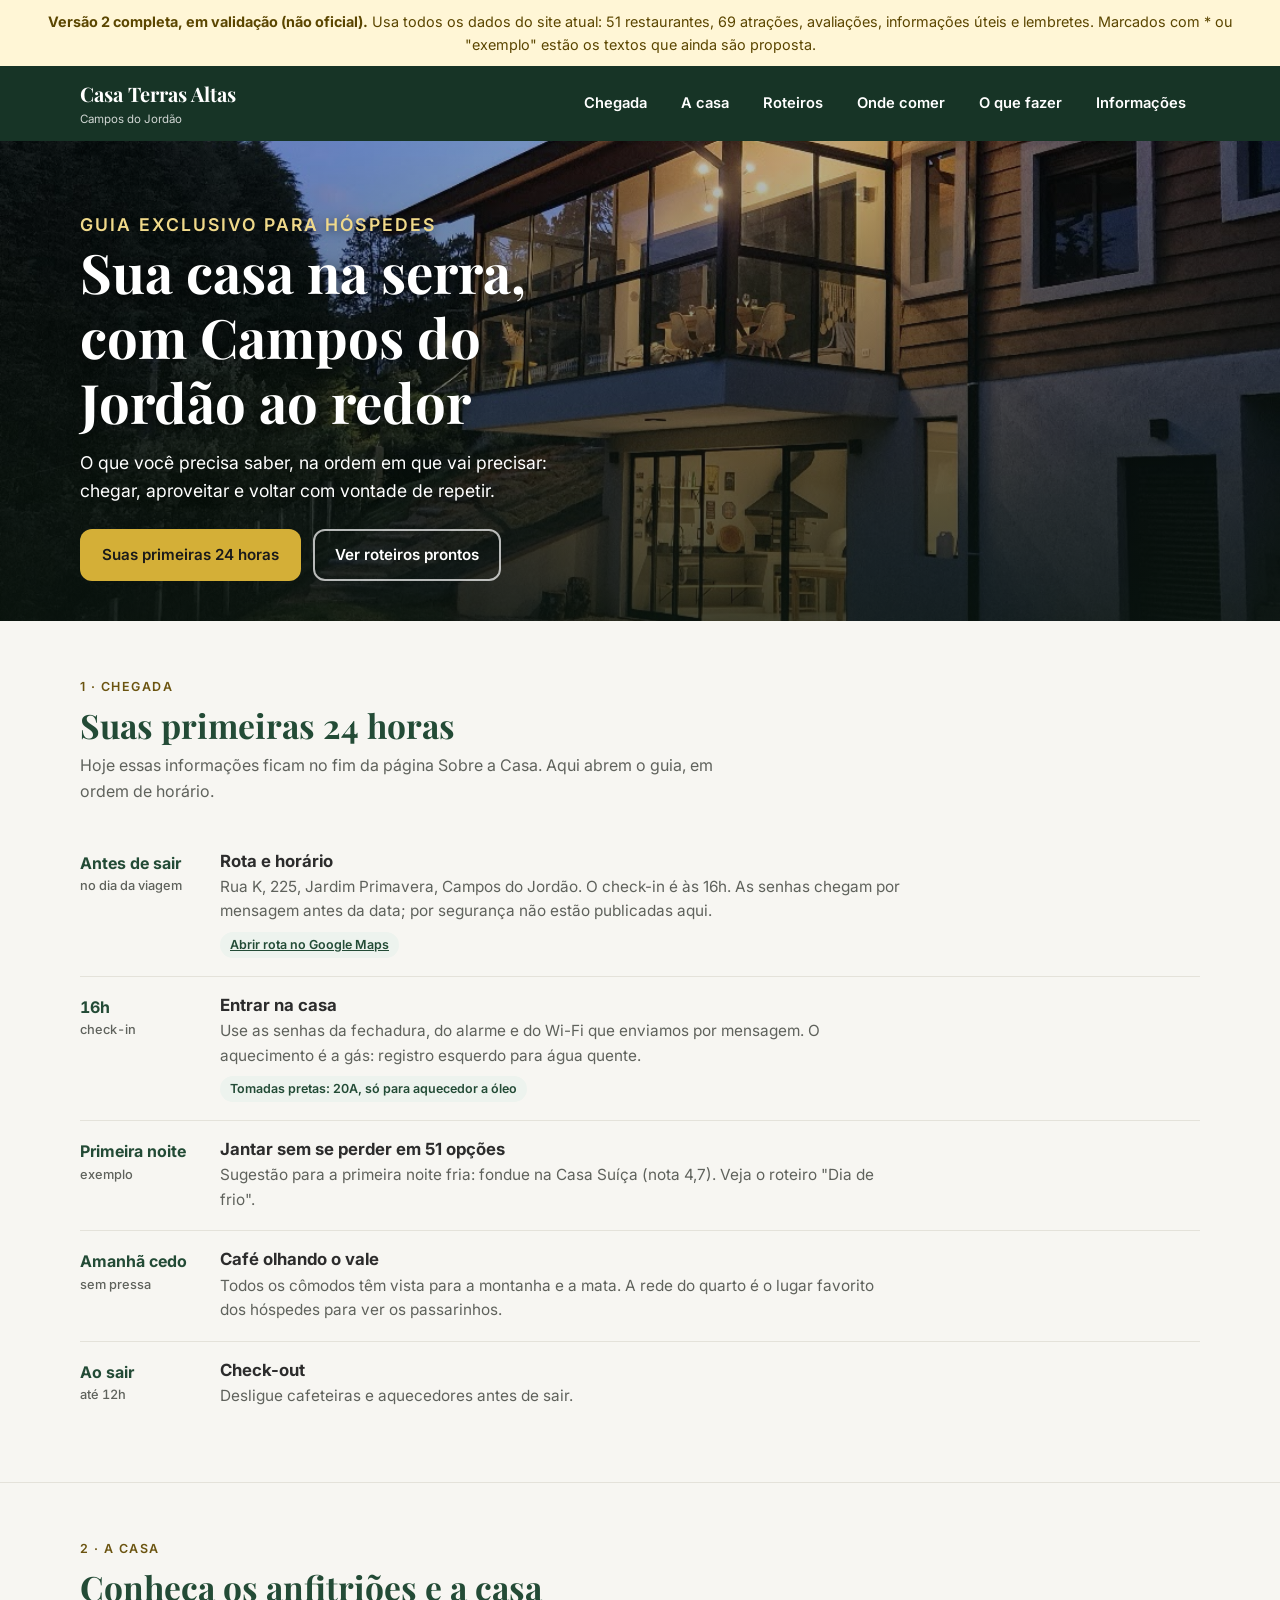
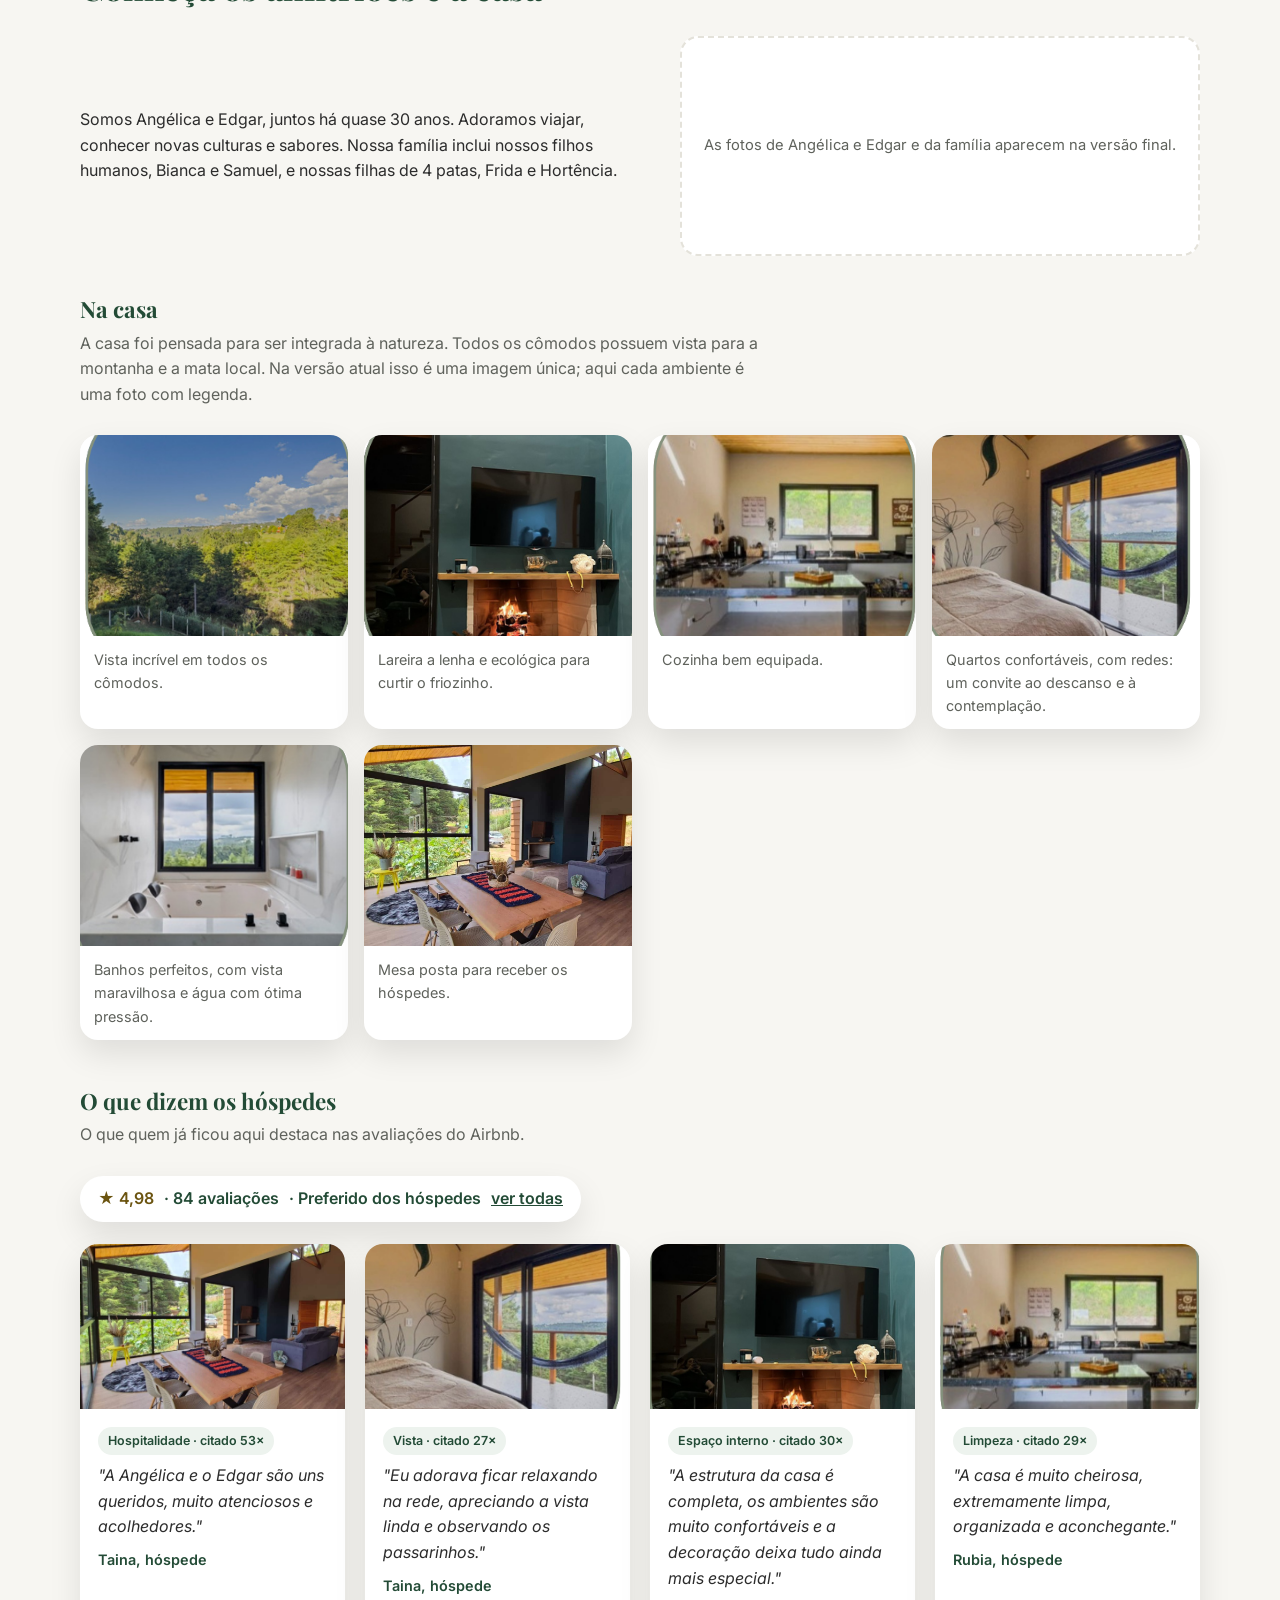
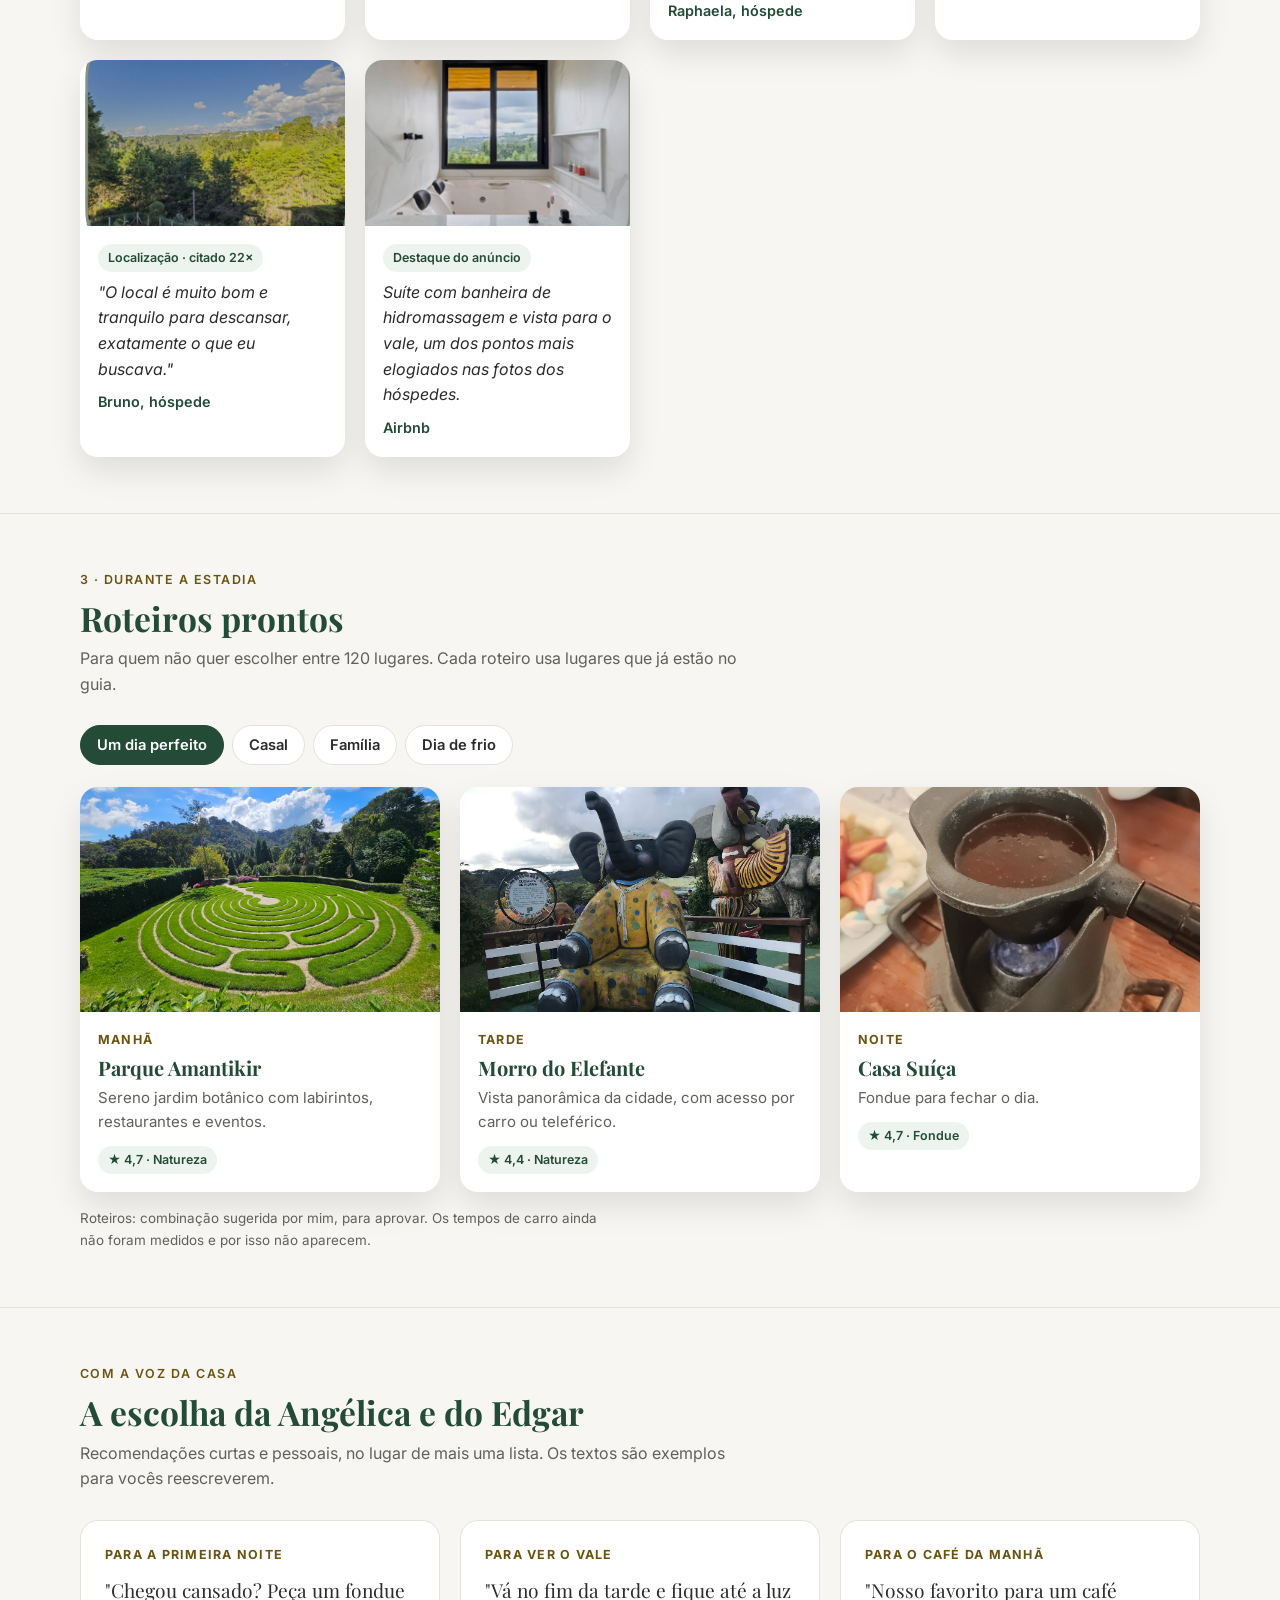
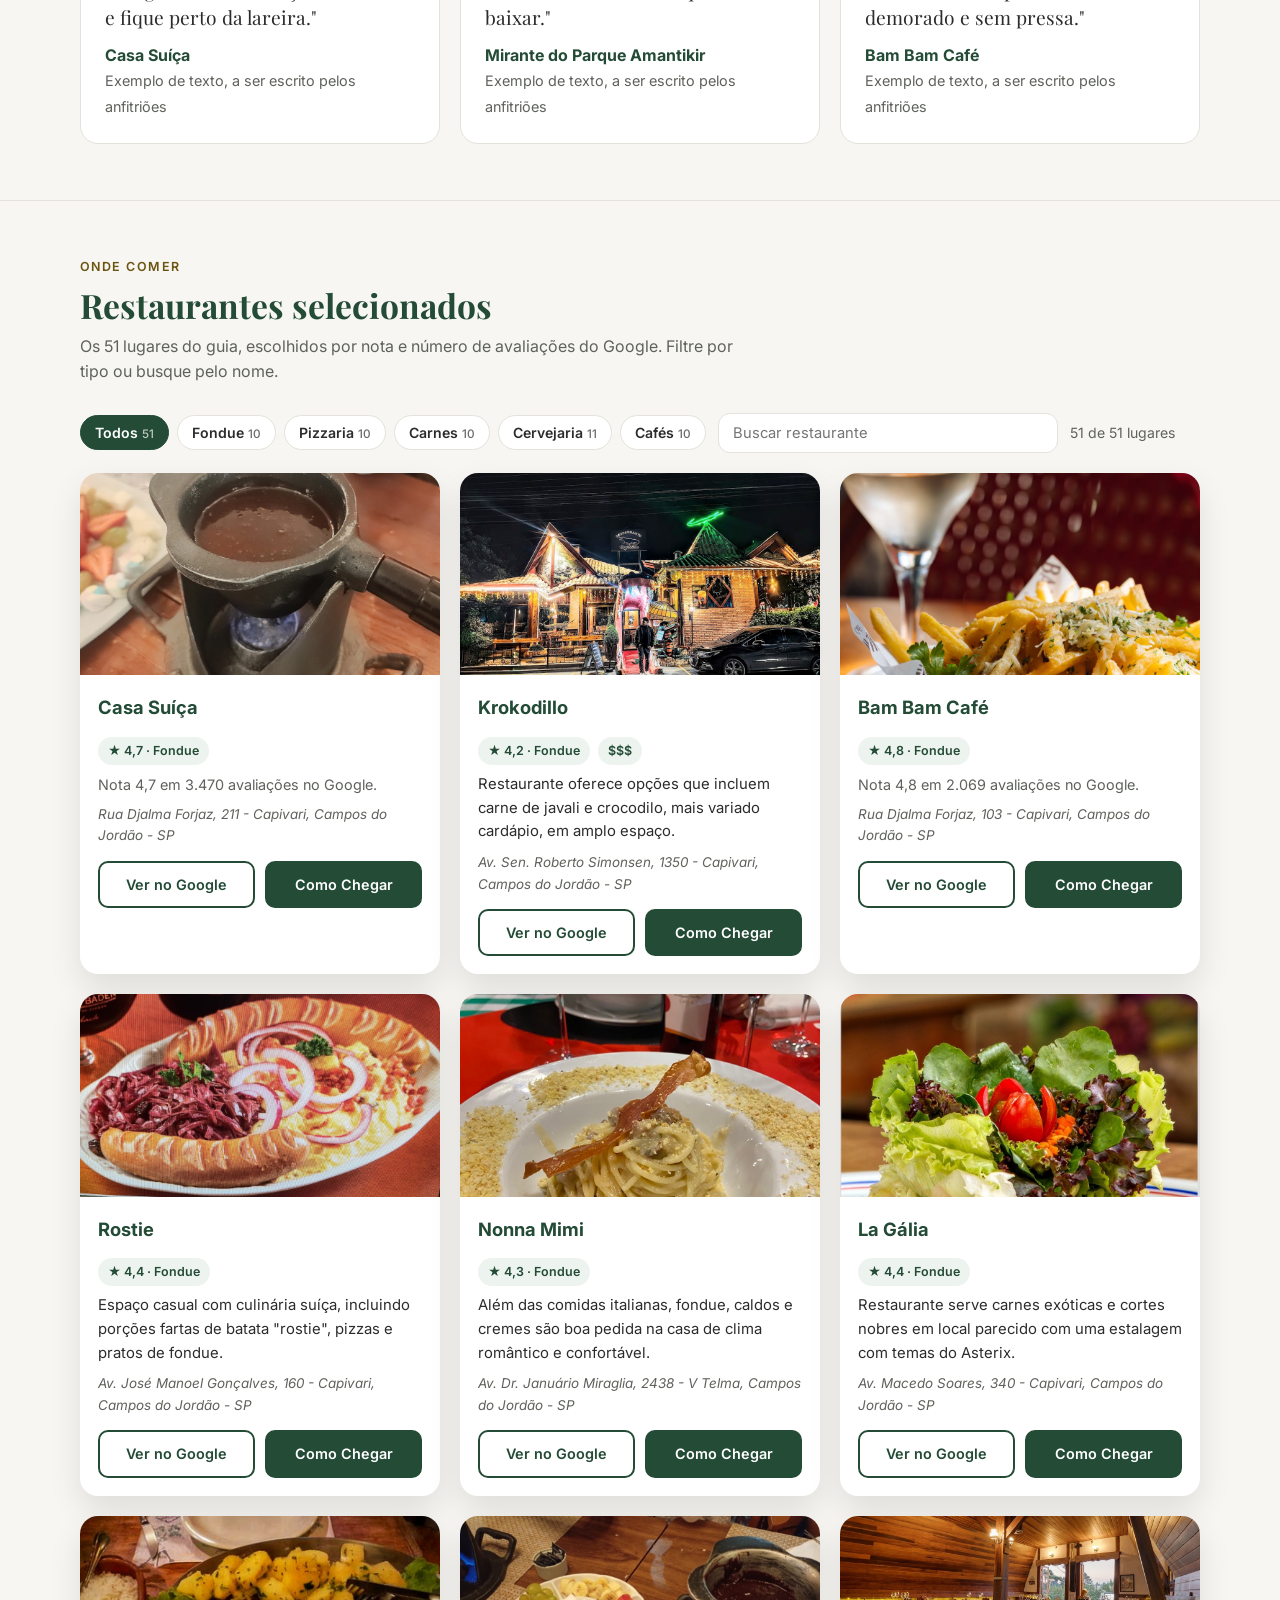
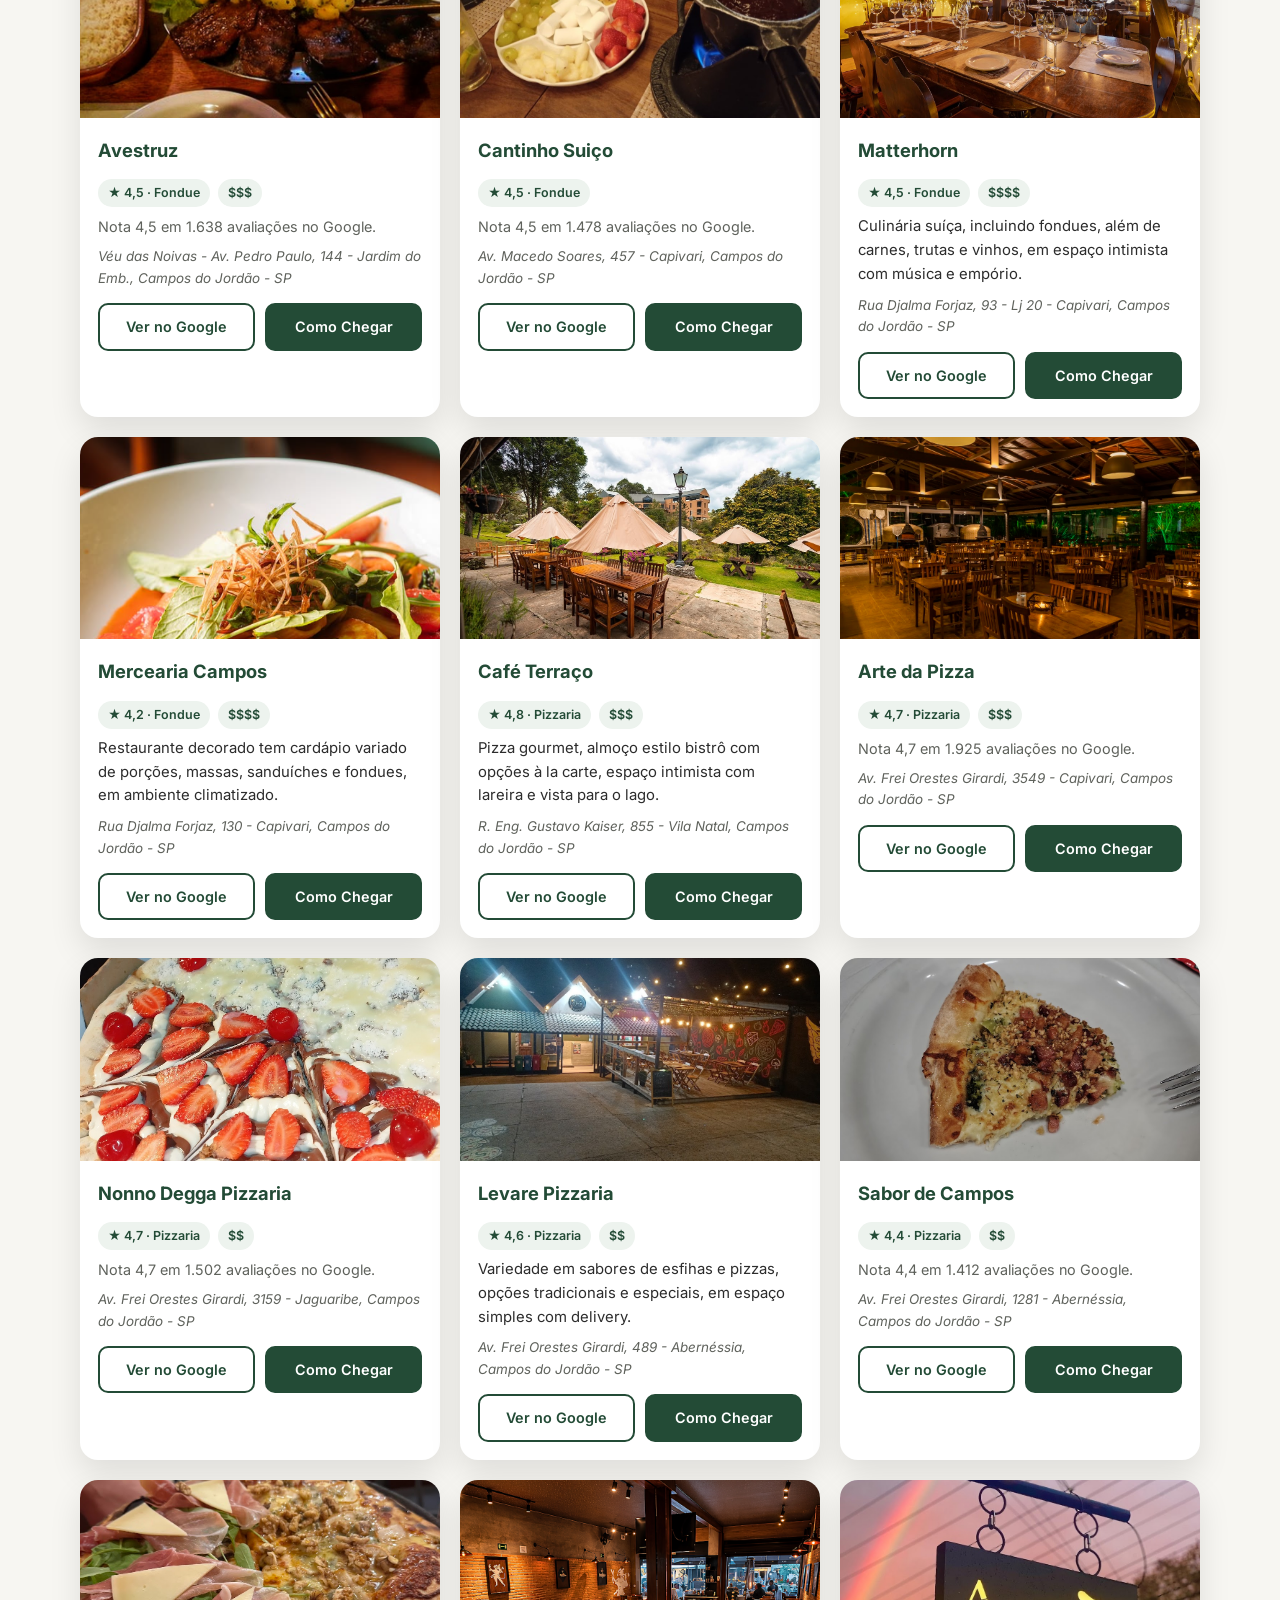
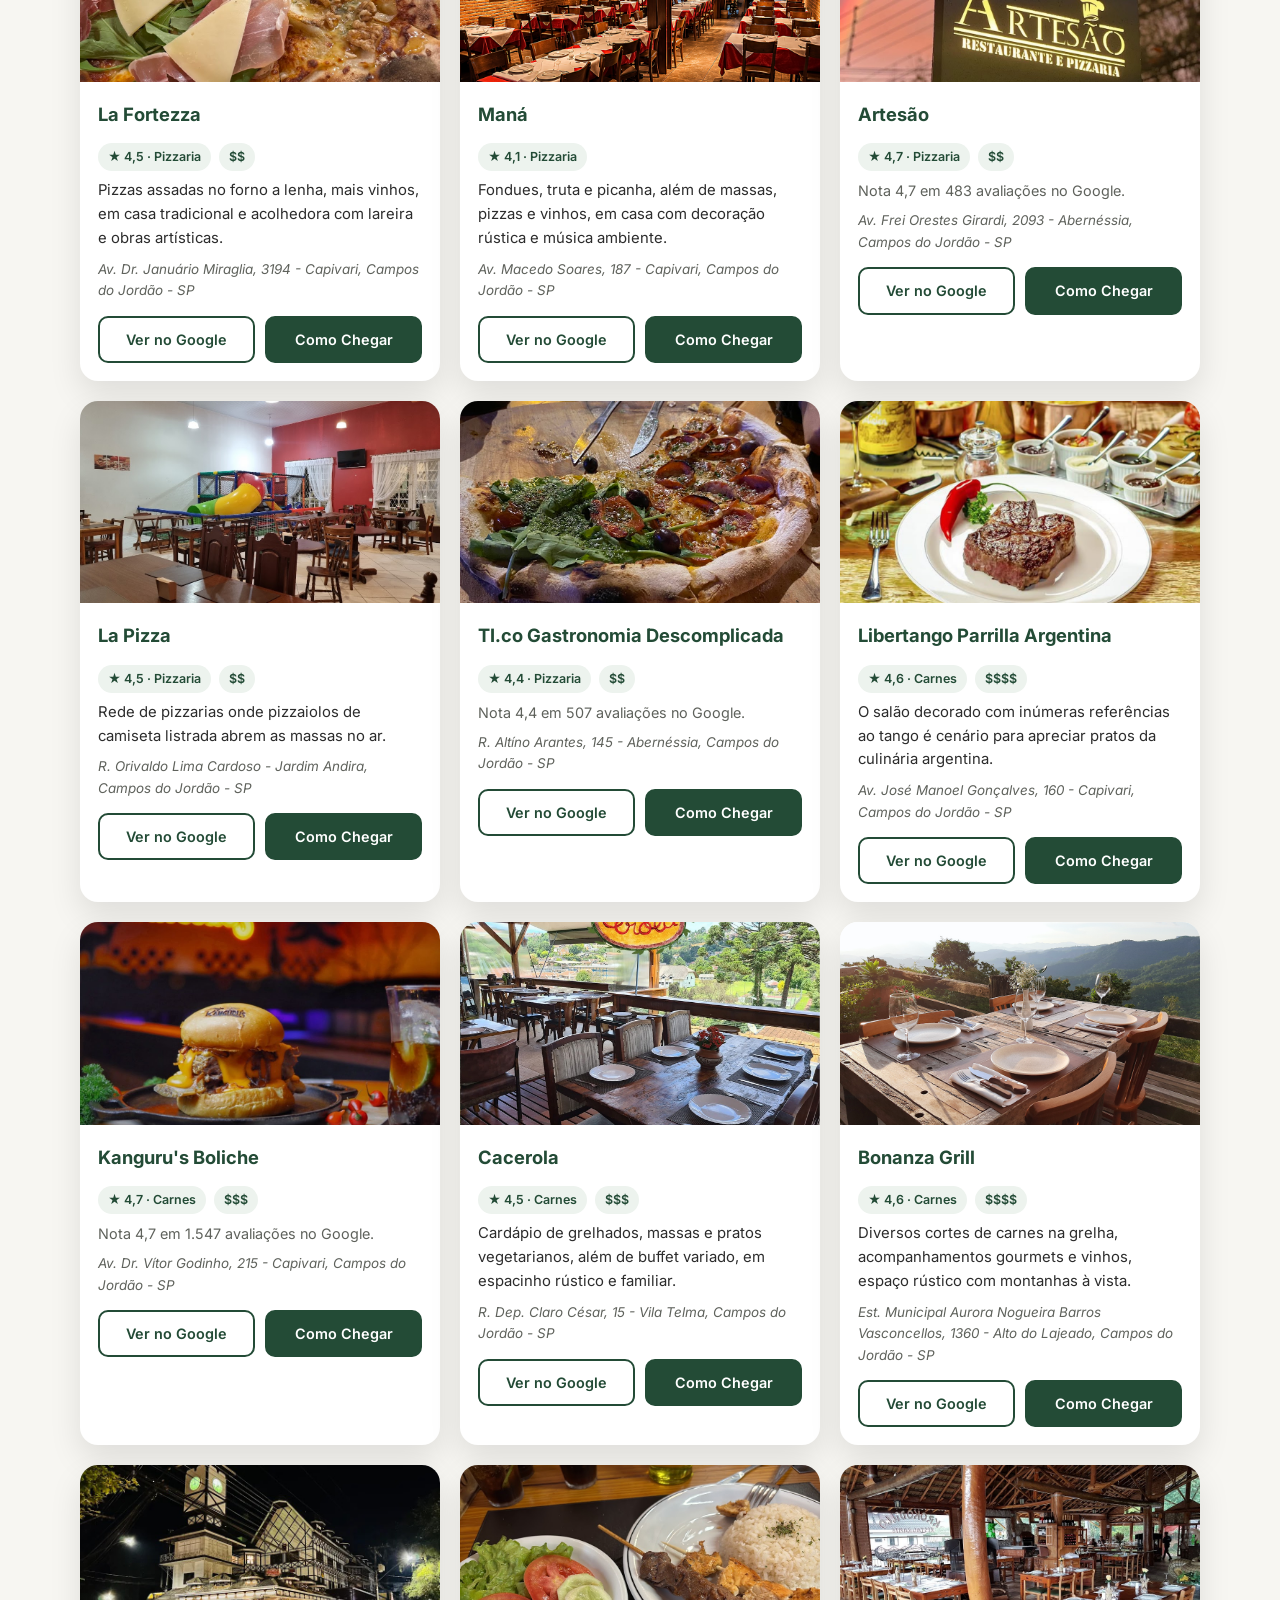
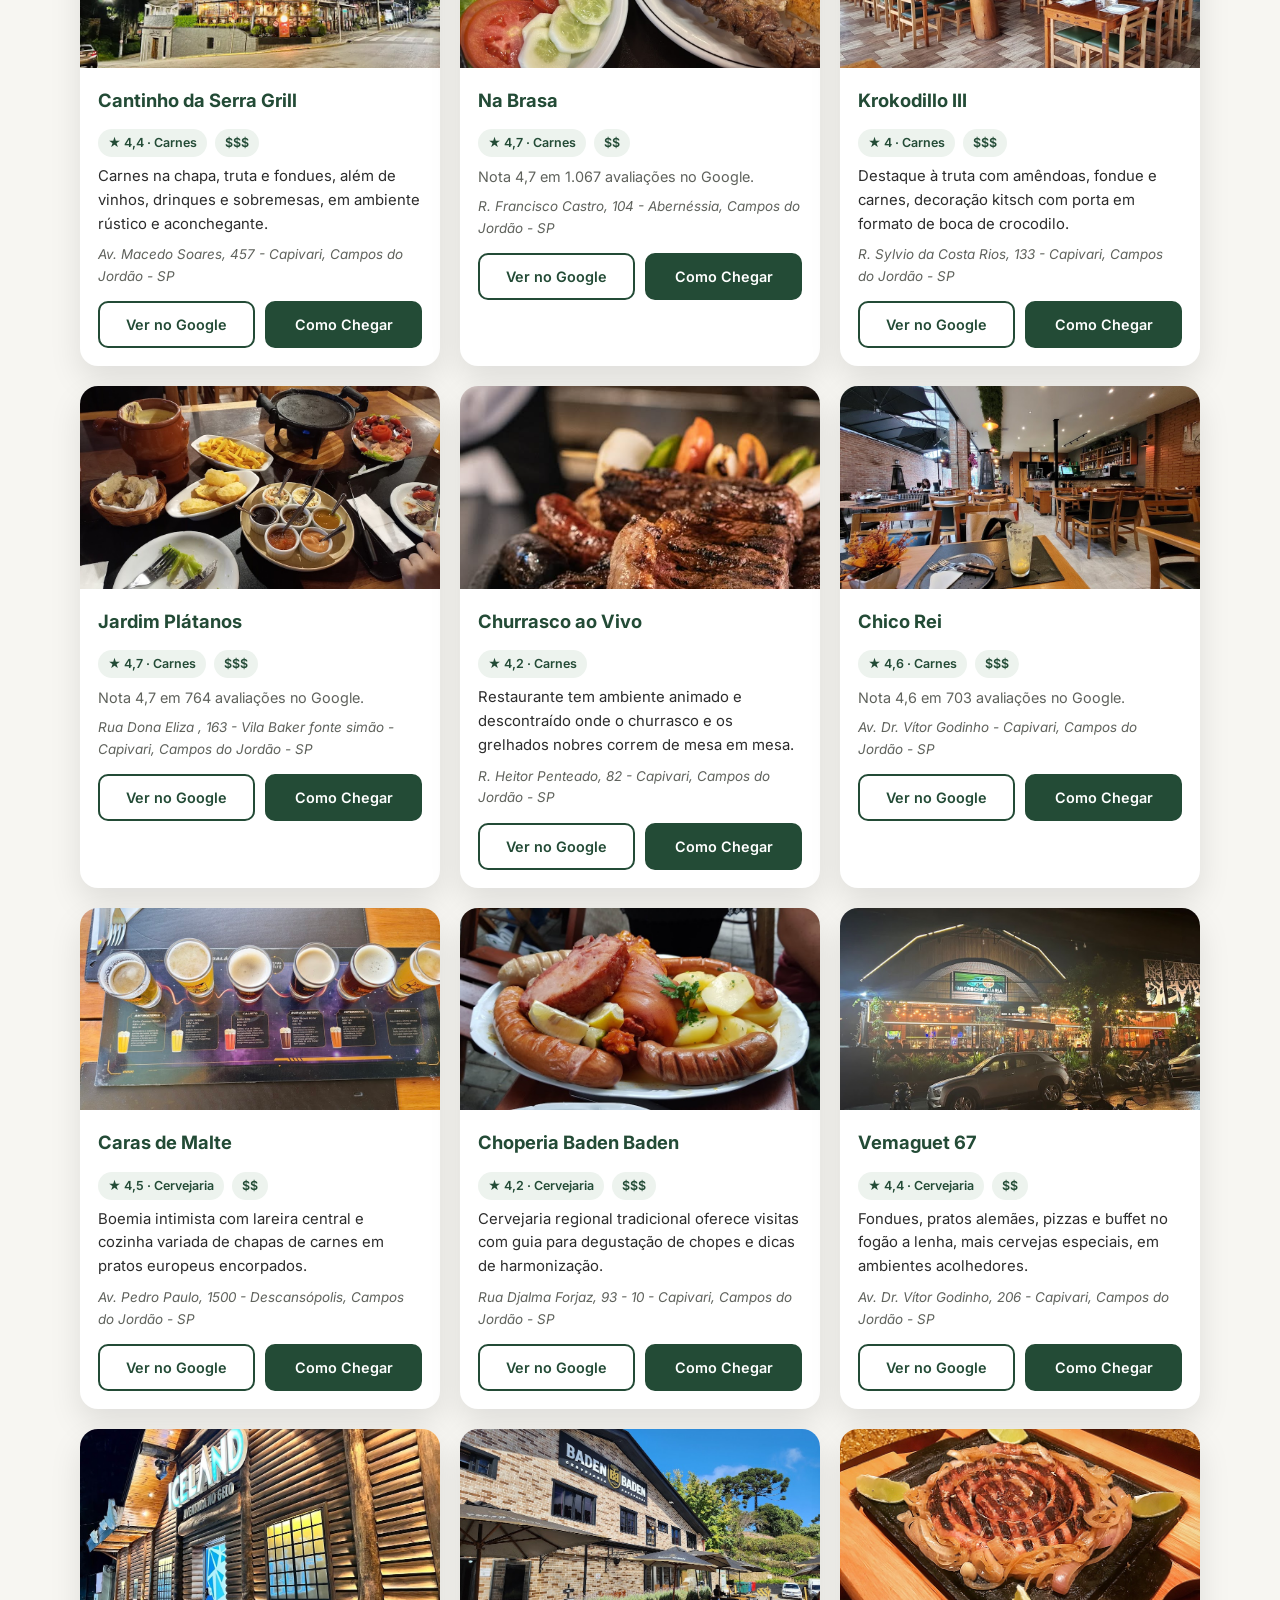
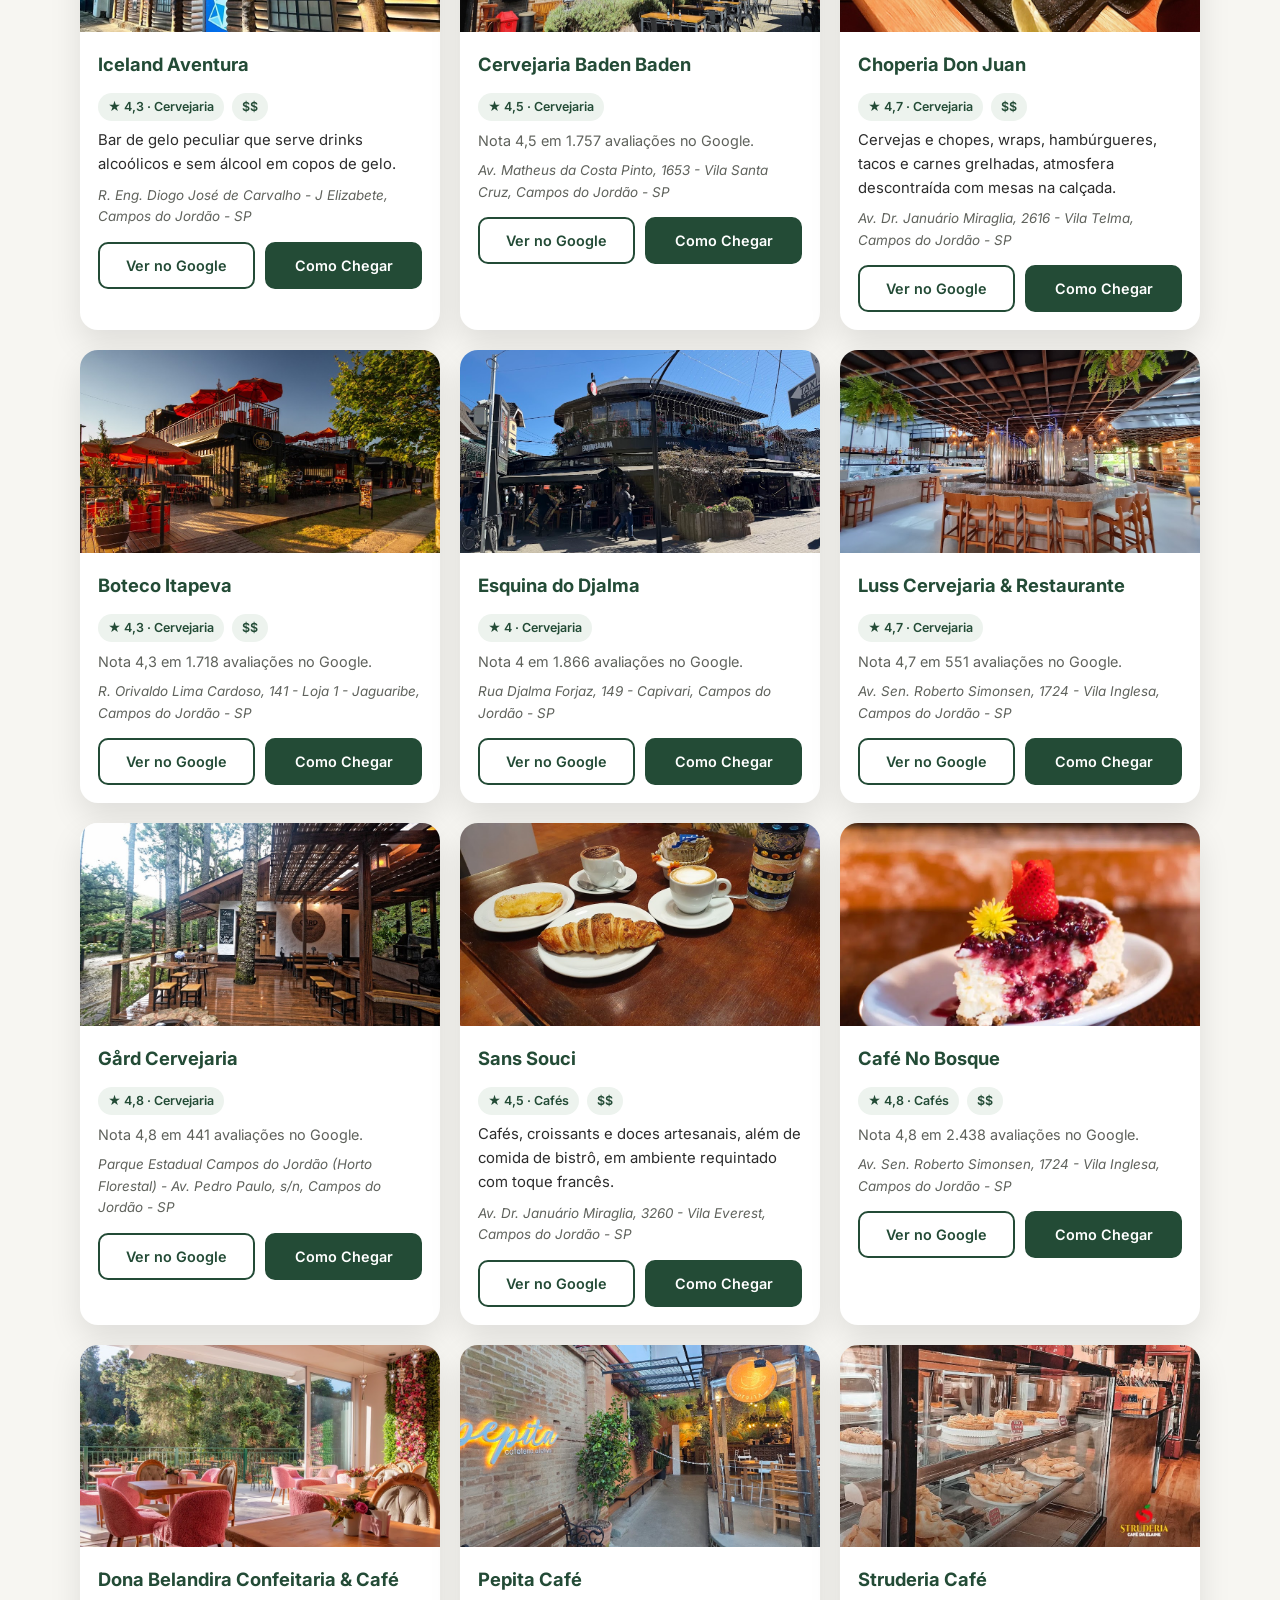
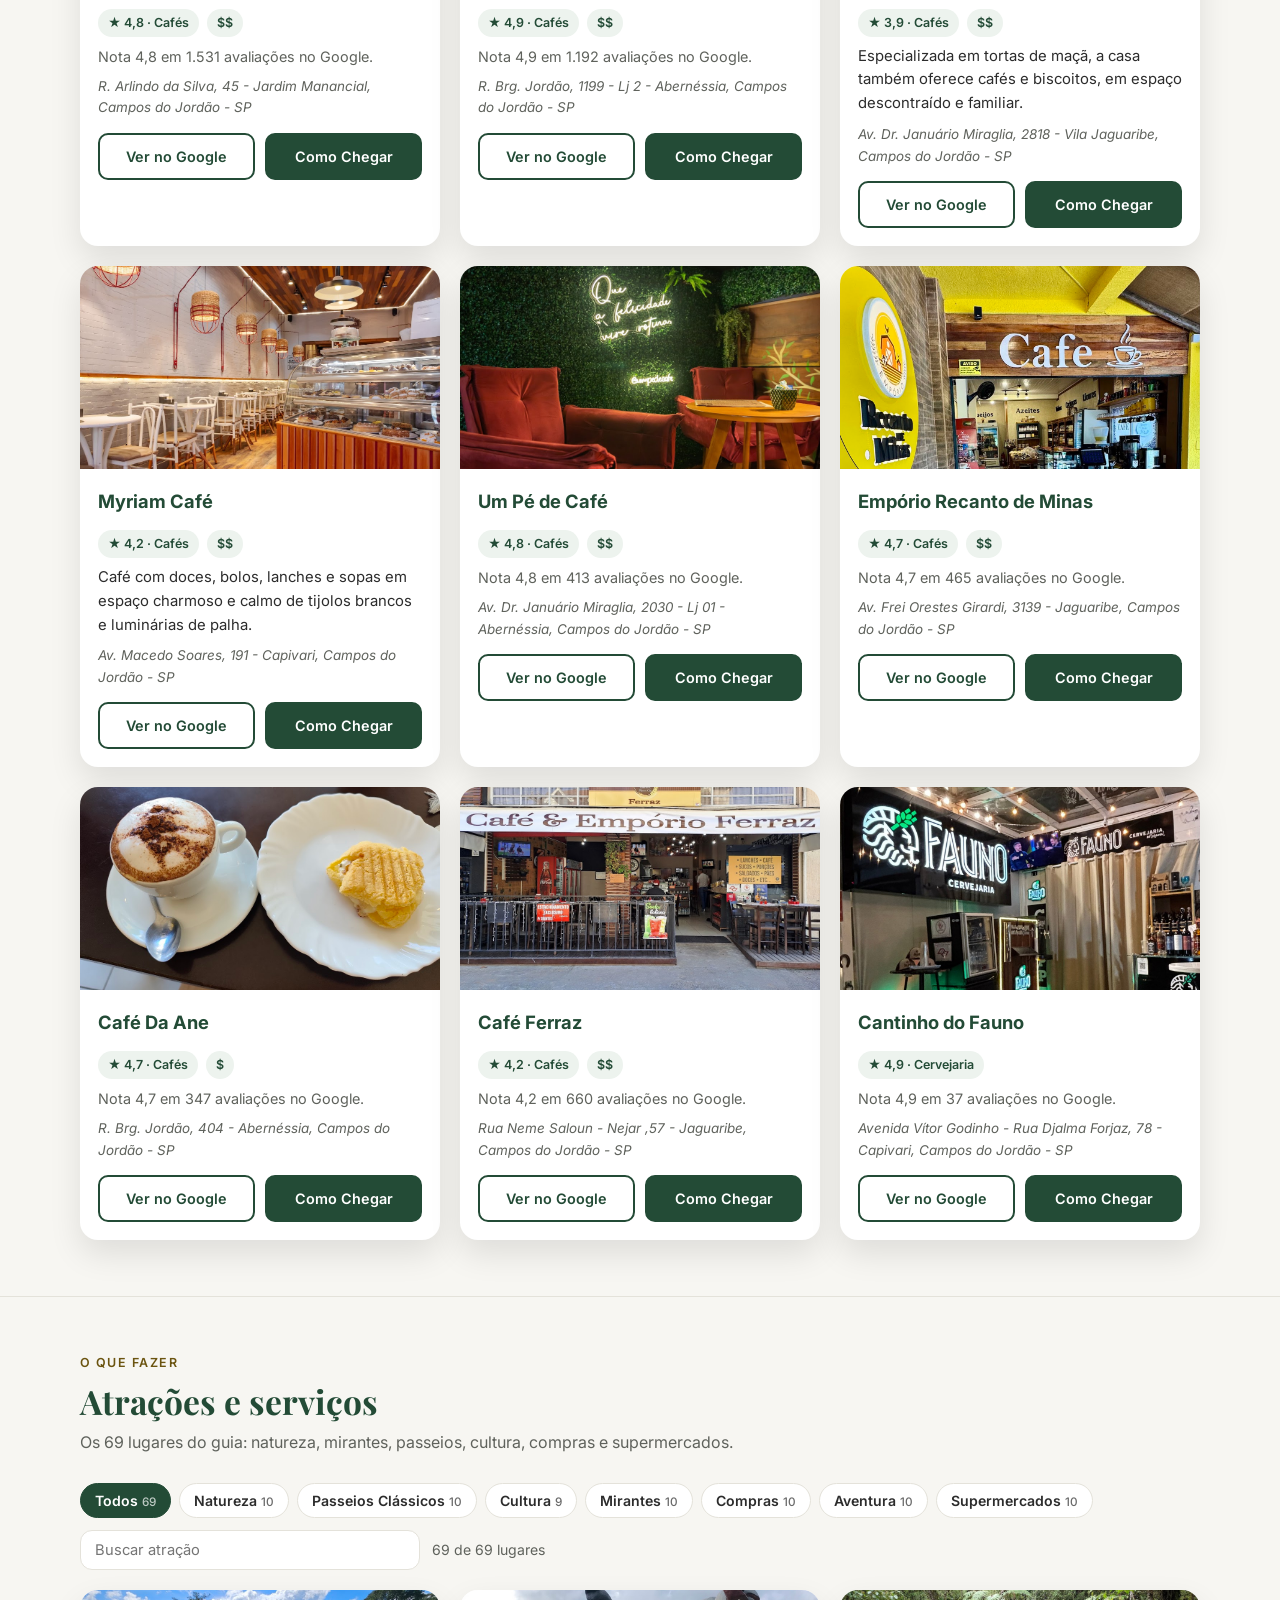
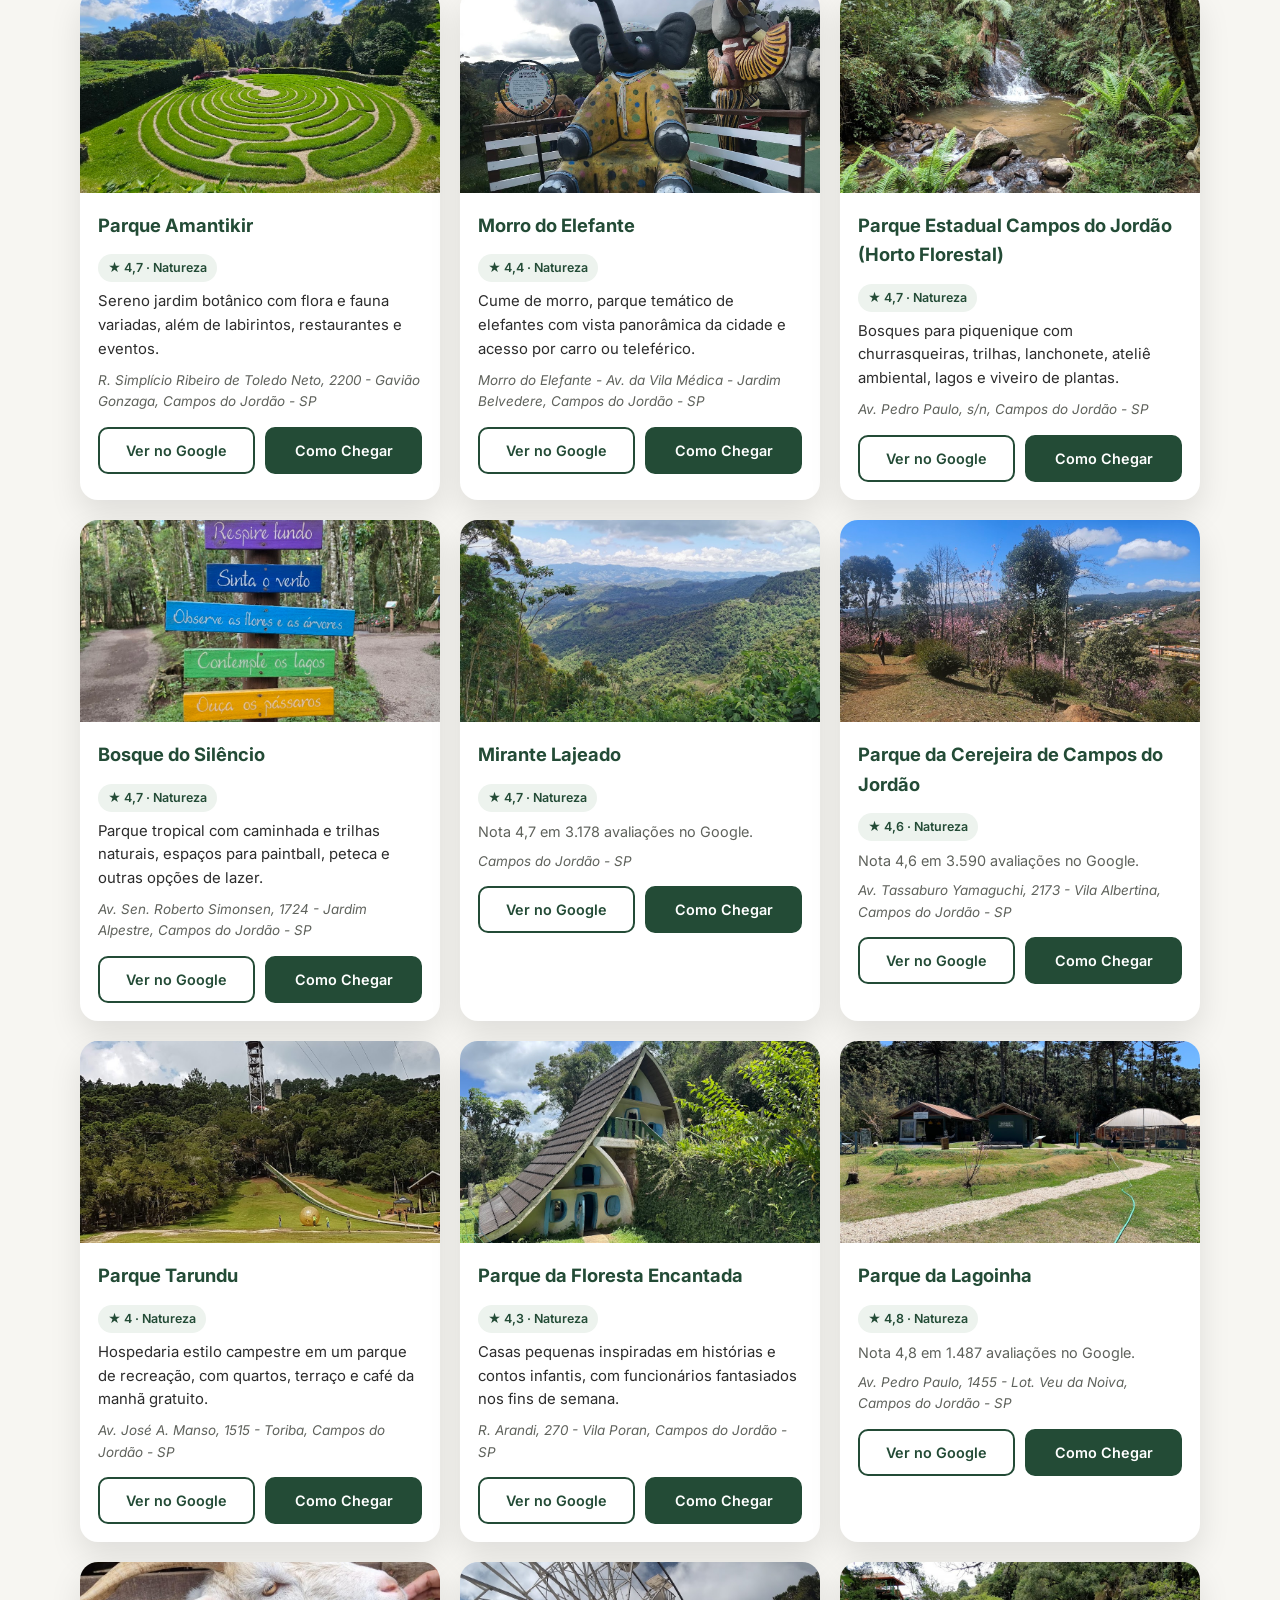
==== v2/index.html @ 5ba8c7bf "Adiciona a versao 2 completa do guia para validacao (nao oficial) Co-Authored-By: Claude Sonnet 5.5 " ====
<!DOCTYPE html>
<html lang="pt-BR">
<head>
<meta charset="UTF-8">
<meta name="viewport" content="width=device-width, initial-scale=1">
<title>Terras Altas v2</title>
<link rel="preconnect" href="https://fonts.googleapis.com">
<link rel="preconnect" href="https://fonts.gstatic.com" crossorigin>
<link href="https://fonts.googleapis.com/css2?family=Inter:wght@400;500;600;700&family=Playfair+Display:wght@600;700&display=swap" rel="stylesheet">
<style>

/* Layout: a estadia contada em ordem (chegar, viver, partir). Marca do site atual: verde-serra, dourado, Playfair + Inter. */
:root{
  --primary:#234b36;
  --primary-dark:#173426;
  --accent:#d4af37;
  --accent-ink:#6b5410;
  --bg:#f7f6f2;
  --surface:#ffffff;
  --text:#2c2c2c;
  --muted:#5f625c;
  --line:#e4e2da;
  --chip:#edf3ee;
  --warn-bg:#fff6d6;
  --warn-ink:#5b4600;
  --shadow:0 14px 32px rgba(0,0,0,.10);
  --radius:18px;
  --display:"Playfair Display",Georgia,serif;
  --body:Inter,Arial,sans-serif;
}
@media (prefers-color-scheme: dark){
  :root:not([data-theme="light"]){
    --primary:#8fc3a2; --primary-dark:#0f2218; --accent:#e0bc4a; --accent-ink:#f0d98a;
    --bg:#121a15; --surface:#1b261f; --text:#ecefe9; --muted:#a8b0a6; --line:#2c3a31;
    --chip:#243329; --warn-bg:#3a3110; --warn-ink:#f3e3a6; --shadow:0 14px 32px rgba(0,0,0,.4);
    color-scheme:dark;
  }
}
:root[data-theme="dark"]{
  --primary:#8fc3a2; --primary-dark:#0f2218; --accent:#e0bc4a; --accent-ink:#f0d98a;
  --bg:#121a15; --surface:#1b261f; --text:#ecefe9; --muted:#a8b0a6; --line:#2c3a31;
  --chip:#243329; --warn-bg:#3a3110; --warn-ink:#f3e3a6; --shadow:0 14px 32px rgba(0,0,0,.4);
  color-scheme:dark;
}
*{box-sizing:border-box;margin:0}
body{font-family:var(--body);background:var(--bg);color:var(--text);line-height:1.6;padding-inline:0;padding-block:0}
img{display:block;max-width:100%}
a{color:inherit}
.wrap{width:min(100% - 32px,1120px);margin-inline:auto}
h1,h2,h3{font-family:var(--display);text-wrap:balance;line-height:1.2}
h2{font-size:clamp(1.5rem,3.2vw,2.1rem);color:var(--primary)}
p{max-width:68ch}
.eyebrow{font-size:.78rem;letter-spacing:.12em;text-transform:uppercase;color:var(--accent-ink);font-weight:600}

.banner{background:var(--warn-bg);color:var(--warn-ink);font-size:.9rem;padding:10px 16px;text-align:center}
.banner strong{font-weight:700}

header.top{background:#173426;color:#fff;position:sticky;top:0;z-index:5}
header.top .wrap{display:flex;align-items:center;justify-content:space-between;gap:12px;padding-block:12px;flex-wrap:wrap}
.brand{font-family:var(--display);font-size:1.25rem;font-weight:700}
.brand small{display:block;font-family:var(--body);font-weight:400;font-size:.72rem;opacity:.8}
nav.top{display:flex;gap:6px;overflow-x:auto;scrollbar-width:none}
nav.top a{white-space:nowrap;text-decoration:none;font-weight:600;font-size:.92rem;padding:8px 14px;border-radius:999px;color:#fff}
nav.top a:hover,nav.top a:focus-visible{background:rgba(255,255,255,.14);outline:none}
nav.top a[aria-current="page"]{color:#f0d98a}

.hero{position:relative;color:#fff;isolation:isolate;min-height:460px;display:grid;align-items:end}
.hero img{position:absolute;inset:0;width:100%;height:100%;object-fit:cover;z-index:-2}
.hero::after{content:"";position:absolute;inset:0;background:linear-gradient(180deg,rgba(10,22,15,.25),rgba(10,22,15,.78));z-index:-1}
.hero .wrap{padding-block:56px 40px}
.hero h1{font-size:clamp(2rem,5.2vw,3.4rem);max-width:18ch;text-shadow:0 2px 14px rgba(0,0,0,.5)}
.hero p{margin-top:14px;font-size:1.1rem;max-width:46ch;text-shadow:0 2px 10px rgba(0,0,0,.5)}
.hero .cta{display:flex;gap:12px;margin-top:24px;flex-wrap:wrap}
.btn{display:inline-block;text-decoration:none;font-weight:600;padding:12px 20px;border-radius:12px;border:2px solid transparent;font-size:.95rem;cursor:pointer;font-family:var(--body)}
.btn.solid{background:var(--accent);color:#1a1a1a}
.btn.ghost{border-color:rgba(255,255,255,.7);color:#fff}
.btn:focus-visible{outline:3px solid #fff;outline-offset:2px}

section.block{padding-block:56px}
section.block + section.block{border-top:1px solid var(--line)}
.head{display:grid;gap:8px;margin-bottom:28px}
.head p{color:var(--muted)}

/* primeiras 24h */
.timeline{list-style:none;padding:0;display:grid;gap:0;position:relative}
.timeline li{display:grid;grid-template-columns:120px 1fr;gap:20px;padding-block:18px;border-bottom:1px solid var(--line)}
.timeline li:last-child{border-bottom:0}
.timeline .when{font-weight:700;color:var(--primary);font-variant-numeric:tabular-nums}
.timeline .when small{display:block;font-weight:500;color:var(--muted);font-size:.8rem}
.timeline h3{font-family:var(--body);font-size:1.05rem;font-weight:700;margin-bottom:4px}
.timeline p{color:var(--muted);font-size:.96rem}
.timeline .tag{display:inline-block;margin-top:8px;font-size:.78rem;background:var(--chip);color:var(--primary);padding:3px 10px;border-radius:999px;font-weight:600}

/* entradas */
.doors{display:grid;grid-template-columns:repeat(auto-fit,minmax(240px,1fr));gap:20px}
.door{position:relative;border-radius:var(--radius);overflow:hidden;min-height:260px;color:#fff;text-decoration:none;display:grid;align-items:end;isolation:isolate;box-shadow:var(--shadow)}
.door img{position:absolute;inset:0;width:100%;height:100%;object-fit:cover;z-index:-2;transition:transform .4s}
.door::after{content:"";position:absolute;inset:0;background:linear-gradient(180deg,rgba(0,0,0,0) 30%,rgba(8,18,12,.85));z-index:-1}
.door:hover img{transform:scale(1.04)}
.door div{padding:20px}
.door h3{font-size:1.5rem}
.door p{font-size:.92rem;opacity:.92}
.door:focus-visible{outline:3px solid var(--accent);outline-offset:3px}

/* roteiros */
.tabs{display:flex;gap:8px;flex-wrap:wrap;margin-bottom:22px}
.tabs button{font-family:var(--body);font-weight:600;font-size:.92rem;padding:10px 16px;border-radius:999px;border:1px solid var(--line);background:var(--surface);color:var(--text);cursor:pointer}
.tabs button[aria-selected="true"]{background:var(--primary);color:#fff;border-color:var(--primary)}
:root[data-theme="dark"] .tabs button[aria-selected="true"]{color:#0f2218}
@media (prefers-color-scheme: dark){:root:not([data-theme="light"]) .tabs button[aria-selected="true"]{color:#0f2218}}
.tabs button:focus-visible{outline:3px solid var(--accent);outline-offset:2px}
.route{display:grid;grid-template-columns:repeat(auto-fit,minmax(260px,1fr));gap:20px}
.stop{background:var(--surface);border-radius:var(--radius);overflow:hidden;box-shadow:var(--shadow);display:flex;flex-direction:column}
.stop img{width:100%;aspect-ratio:16/10;object-fit:cover}
.stop .in{padding:18px;display:grid;gap:6px;align-content:start}
.stop .slot{font-size:.78rem;letter-spacing:.1em;text-transform:uppercase;font-weight:700;color:var(--accent-ink)}
.stop h3{font-size:1.25rem;color:var(--primary)}
.stop p{font-size:.94rem;color:var(--muted)}
.meta{display:flex;gap:8px;flex-wrap:wrap;margin-top:6px}
.meta span{font-size:.78rem;font-weight:600;background:var(--chip);color:var(--primary);padding:4px 10px;border-radius:999px}
.note{font-size:.84rem;color:var(--muted);margin-top:16px}

/* escolha dos anfitrioes */
.picks{display:grid;grid-template-columns:repeat(auto-fit,minmax(260px,1fr));gap:20px}
.pick{background:var(--surface);border:1px solid var(--line);border-radius:var(--radius);padding:24px;display:grid;gap:12px;align-content:start}
.pick .label{font-size:.78rem;letter-spacing:.1em;text-transform:uppercase;font-weight:700;color:var(--accent-ink)}
.pick blockquote{font-family:var(--display);font-size:1.2rem;line-height:1.4;color:var(--text)}
.pick cite{font-style:normal;font-size:.9rem;color:var(--muted)}
.pick .where{font-weight:700;color:var(--primary)}

/* antes e depois do cartao */
.compare{display:grid;grid-template-columns:repeat(auto-fit,minmax(290px,1fr));gap:24px;align-items:start}
.compare h3{font-family:var(--body);font-size:.85rem;letter-spacing:.1em;text-transform:uppercase;color:var(--muted);margin-bottom:10px}
.card{background:var(--surface);border-radius:var(--radius);overflow:hidden;box-shadow:var(--shadow)}
.card img{width:100%;aspect-ratio:16/9;object-fit:cover}
.card .in{padding:18px;display:grid;gap:8px}
.card h4{font-family:var(--body);font-size:1.15rem;font-weight:700;color:var(--primary)}
.card .addr{font-size:.88rem;color:var(--muted);font-style:italic}
.card .why{font-size:.95rem}
.card .btns{display:flex;gap:10px;margin-top:6px}
.card .btns a{flex:1;text-align:center;padding:10px;border-radius:10px;font-weight:600;font-size:.9rem;text-decoration:none;border:2px solid var(--primary);color:var(--primary)}
.card .btns a.fill{background:var(--primary);color:#fff}
:root[data-theme="dark"] .card .btns a.fill{color:#0f2218}
@media (prefers-color-scheme: dark){:root:not([data-theme="light"]) .card .btns a.fill{color:#0f2218}}

/* despedida */
.bye{background:var(--primary-dark);color:#fff;border-radius:var(--radius);padding:36px;display:grid;gap:14px}
.bye h2{color:#fff}
.bye p{color:#e6ece6}
.bye .row{display:flex;gap:12px;flex-wrap:wrap;margin-top:6px}
.bye .row a{border:2px solid rgba(255,255,255,.6);padding:10px 18px;border-radius:12px;text-decoration:none;font-weight:600}
.bye .row a.solid{background:var(--accent);color:#1a1a1a;border-color:var(--accent)}

/* validacao */
.vote{background:var(--surface);border:1px solid var(--line);border-radius:var(--radius);padding:8px 24px 24px}
.vote .item{display:grid;grid-template-columns:1fr auto;gap:12px;align-items:center;padding-block:14px;border-bottom:1px solid var(--line)}
.vote .item:last-of-type{border-bottom:0}
.vote .item b{display:block}
.vote .item span{color:var(--muted);font-size:.9rem}
.choice{display:flex;gap:6px}
.choice label{cursor:pointer}
.choice input{position:absolute;opacity:0;width:1px;height:1px}
.choice span{display:inline-block;padding:7px 14px;border-radius:999px;border:1px solid var(--line);font-size:.85rem;font-weight:600;color:var(--text)}
.choice input:checked + span{background:var(--primary);border-color:var(--primary);color:#fff}
:root[data-theme="dark"] .choice input:checked + span{color:#0f2218}
@media (prefers-color-scheme: dark){:root:not([data-theme="light"]) .choice input:checked + span{color:#0f2218}}
.choice input:focus-visible + span{outline:3px solid var(--accent);outline-offset:2px}
.copybar{display:flex;gap:12px;align-items:center;flex-wrap:wrap;margin-top:18px}
.copybar button{font-family:var(--body);font-weight:700;background:var(--accent);color:#1a1a1a;border:0;padding:12px 20px;border-radius:12px;cursor:pointer}
.copybar output{font-size:.9rem;color:var(--muted)}
textarea#resumo{width:100%;margin-top:14px;min-height:130px;font-family:var(--body);font-size:.9rem;padding:12px;border-radius:12px;border:1px solid var(--line);background:var(--bg);color:var(--text)}

footer{background:#173426;color:#d9e2da;padding-block:28px;margin-top:56px;font-size:.9rem}

@media (max-width:640px){
  .timeline li{grid-template-columns:1fr;gap:6px}
  .vote .item{grid-template-columns:1fr}
  .bye{padding:24px}
}
@media (prefers-reduced-motion:reduce){.door img{transition:none}}


/* ===== versão completa ===== */
.kicker{color:var(--muted);max-width:68ch}
.hostbox{display:grid;grid-template-columns:minmax(0,1.1fr) minmax(0,1fr);gap:28px;align-items:center}
.hostbox .ph{border:2px dashed var(--line);border-radius:var(--radius);min-height:220px;display:grid;place-items:center;text-align:center;color:var(--muted);padding:20px;font-size:.92rem;background:var(--surface)}
.gallery{display:grid;grid-template-columns:repeat(auto-fit,minmax(220px,1fr));gap:16px;margin-top:8px}
.gallery figure{background:var(--surface);border-radius:var(--radius);overflow:hidden;box-shadow:var(--shadow)}
.gallery img{width:100%;aspect-ratio:4/3;object-fit:cover}
.gallery figcaption{padding:12px 14px;font-size:.9rem;color:var(--muted)}
.badge{display:inline-flex;gap:10px;align-items:center;flex-wrap:wrap;background:var(--surface);border-radius:999px;padding:10px 18px;box-shadow:var(--shadow);font-weight:600;color:var(--primary);margin-bottom:22px}
.badge .stars{color:var(--accent-ink)}
.badge a{color:var(--primary)}
.reviews{display:grid;grid-template-columns:repeat(auto-fit,minmax(260px,1fr));gap:20px}
.rev{background:var(--surface);border-radius:var(--radius);overflow:hidden;box-shadow:var(--shadow);display:flex;flex-direction:column}
.rev img{width:100%;aspect-ratio:16/10;object-fit:cover}
.rev .in{padding:18px;display:grid;gap:8px;align-content:start}
.rev .tag{justify-self:start;font-size:.78rem;font-weight:600;background:var(--chip);color:var(--primary);padding:4px 10px;border-radius:999px}
.rev q{font-style:italic;quotes:none}
.rev .by{font-weight:600;font-size:.9rem;color:var(--primary)}

.tools{display:flex;gap:12px;flex-wrap:wrap;align-items:center;margin-bottom:20px}
.chips{display:flex;gap:8px;flex-wrap:wrap}
.chips button{font-family:var(--body);font-weight:600;font-size:.88rem;padding:8px 14px;border-radius:999px;border:1px solid var(--line);background:var(--surface);color:var(--text);cursor:pointer}
.chips button[aria-pressed="true"]{background:var(--primary);border-color:var(--primary);color:#fff}
:root[data-theme="dark"] .chips button[aria-pressed="true"]{color:#0f2218}
@media (prefers-color-scheme: dark){:root:not([data-theme="light"]) .chips button[aria-pressed="true"]{color:#0f2218}}
.chips button:focus-visible{outline:3px solid var(--accent);outline-offset:2px}
.chips small{opacity:.7;font-weight:500}
.search{flex:1;min-width:200px;max-width:340px;padding:10px 14px;border-radius:12px;border:1px solid var(--line);background:var(--surface);color:var(--text);font-family:var(--body);font-size:.92rem}
.count{font-size:.88rem;color:var(--muted)}
.grid{display:grid;grid-template-columns:repeat(auto-fill,minmax(270px,1fr));gap:20px}
.grid .card .in{height:100%;align-content:start}
.grid .card{display:flex;flex-direction:column}
.grid .card .in{flex:1}
.card .btns{margin-top:auto;padding-top:6px}
.card .desc{font-size:.93rem}
.card .fact{font-size:.9rem;color:var(--muted)}
.card .addr{font-size:.84rem}
.gap-note{font-size:.8rem;color:var(--muted);font-style:italic}

.infos{display:grid;grid-template-columns:repeat(auto-fit,minmax(300px,1fr));gap:20px}
.box{background:var(--surface);border:1px solid var(--line);border-radius:var(--radius);padding:22px 24px}
.box h3{font-family:var(--body);font-size:1.05rem;color:var(--primary);margin-bottom:10px}
.box ul{padding-left:18px;display:grid;gap:10px}
.box li{font-size:.95rem}
@media (max-width:760px){.hostbox{grid-template-columns:1fr}}
</style>
</head>
<body>

<div class="banner"><strong>Versão 2 completa, em validação (não oficial).</strong> Usa todos os dados do site atual: 51 restaurantes, 69 atrações, avaliações, informações úteis e lembretes. Marcados com * ou "exemplo" estão os textos que ainda são proposta.</div>

<header class="top">
  <div class="wrap">
    <div class="brand">Casa Terras Altas<small>Campos do Jordão</small></div>
    <nav class="top" aria-label="Principal">
      <a href="#chegada">Chegada</a>
      <a href="#casa">A casa</a>
      <a href="#roteiros">Roteiros</a>
      <a href="#onde-comer">Onde comer</a>
      <a href="#o-que-fazer">O que fazer</a>
      <a href="#informacoes">Informações</a>
    </nav>
  </div>
</header>

<section class="hero">
  <img src="../hero_casa_terras_altas.png" alt="Casa Terras Altas ao entardecer, com vidraças iluminadas">
  <div class="wrap">
    <p class="eyebrow" style="color:#f0d98a">Guia exclusivo para hóspedes</p>
    <h1>Sua casa na serra, com Campos do Jordão ao redor</h1>
    <p>O que você precisa saber, na ordem em que vai precisar: chegar, aproveitar e voltar com vontade de repetir.</p>
    <div class="cta">
      <a class="btn solid" href="#chegada">Suas primeiras 24 horas</a>
      <a class="btn ghost" href="#roteiros">Ver roteiros prontos</a>
    </div>
  </div>
</section>

<main>

<section class="block" id="chegada">
  <div class="wrap">
    <div class="head">
      <span class="eyebrow">1 · Chegada</span>
      <h2>Suas primeiras 24 horas</h2>
      <p>Hoje essas informações ficam no fim da página Sobre a Casa. Aqui abrem o guia, em ordem de horário.</p>
    </div>
    <ol class="timeline">
      <li>
        <div class="when">Antes de sair<small>no dia da viagem</small></div>
        <div><h3>Rota e horário</h3>
          <p>Rua K, 225, Jardim Primavera, Campos do Jordão. O check-in é às 16h. As senhas chegam por mensagem antes da data; por segurança não estão publicadas aqui.</p>
          <a class="tag" href="https://www.google.com/maps/search/?api=1&query=Rua+K%2C+225+-+Jardim+Primavera%2C+Campos+do+Jord%C3%A3o+-+SP%2C+12466-176" target="_blank" rel="noopener">Abrir rota no Google Maps</a></div>
      </li>
      <li>
        <div class="when">16h<small>check-in</small></div>
        <div><h3>Entrar na casa</h3>
          <p>Use as senhas da fechadura, do alarme e do Wi-Fi que enviamos por mensagem. O aquecimento é a gás: registro esquerdo para água quente.</p>
          <span class="tag">Tomadas pretas: 20A, só para aquecedor a óleo</span></div>
      </li>
      <li>
        <div class="when">Primeira noite<small>exemplo</small></div>
        <div><h3>Jantar sem se perder em 51 opções</h3>
          <p>Sugestão para a primeira noite fria: fondue na Casa Suíça (nota 4,7). Veja o roteiro "Dia de frio".</p></div>
      </li>
      <li>
        <div class="when">Amanhã cedo<small>sem pressa</small></div>
        <div><h3>Café olhando o vale</h3>
          <p>Todos os cômodos têm vista para a montanha e a mata. A rede do quarto é o lugar favorito dos hóspedes para ver os passarinhos.</p></div>
      </li>
      <li>
        <div class="when">Ao sair<small>até 12h</small></div>
        <div><h3>Check-out</h3>
          <p>Desligue cafeteiras e aquecedores antes de sair.</p></div>
      </li>
    </ol>
  </div>
</section>

<section class="block" id="casa">
  <div class="wrap">
    <div class="head">
      <span class="eyebrow">2 · A casa</span>
      <h2>Conheça os anfitriões e a casa</h2>
    </div>
    <div class="hostbox">
      <div>
        <p>Somos Angélica e Edgar, juntos há quase 30 anos. Adoramos viajar, conhecer novas culturas e sabores. Nossa família inclui nossos filhos humanos, Bianca e Samuel, e nossas filhas de 4 patas, Frida e Hortência.</p>
      </div>
      <div class="ph" role="img" aria-label="Espaço reservado para as fotos dos anfitriões">As fotos de Angélica e Edgar e da família aparecem na versão final.</div>
    </div>
    <div class="head" style="margin-top:40px">
      <h2 style="font-size:1.4rem">Na casa</h2>
      <p>A casa foi pensada para ser integrada à natureza. Todos os cômodos possuem vista para a montanha e a mata local. Na versão atual isso é uma imagem única; aqui cada ambiente é uma foto com legenda.</p>
    </div>
    <div class="gallery">
      <figure><img src="../avaliacoes/paisagem.png" alt="Paisagem ao redor da casa" loading="lazy"><figcaption>Vista incrível em todos os cômodos.</figcaption></figure>
      <figure><img src="../avaliacoes/lareira.png" alt="Lareira a lenha na sala" loading="lazy"><figcaption>Lareira a lenha e ecológica para curtir o friozinho.</figcaption></figure>
      <figure><img src="../avaliacoes/cozinha.png" alt="Cozinha equipada" loading="lazy"><figcaption>Cozinha bem equipada.</figcaption></figure>
      <figure><img src="../avaliacoes/quarto-rede.png" alt="Quarto com rede na varanda" loading="lazy"><figcaption>Quartos confortáveis, com redes: um convite ao descanso e à contemplação.</figcaption></figure>
      <figure><img src="../avaliacoes/banheira.png" alt="Banheira de hidromassagem com vista" loading="lazy"><figcaption>Banhos perfeitos, com vista maravilhosa e água com ótima pressão.</figcaption></figure>
      <figure><img src="../avaliacoes/mesa-posta.jpg" alt="Mesa posta com vista para a mata" loading="lazy"><figcaption>Mesa posta para receber os hóspedes.</figcaption></figure>
    </div>

    <div class="head" style="margin-top:48px">
      <h2 style="font-size:1.4rem">O que dizem os hóspedes</h2>
      <p>O que quem já ficou aqui destaca nas avaliações do Airbnb.</p>
    </div>
    <div class="badge"><span class="stars">★ 4,98</span><span>· 84 avaliações</span><span>· Preferido dos hóspedes</span><a href="https://www.airbnb.com.br/rooms/1342639628979549242" target="_blank" rel="noopener">ver todas</a></div>
    <div class="reviews">
      <article class="rev"><img src="../avaliacoes/mesa-posta.jpg" alt="Mesa posta" loading="lazy"><div class="in"><span class="tag">Hospitalidade · citado 53×</span><q>"A Angélica e o Edgar são uns queridos, muito atenciosos e acolhedores."</q><span class="by">Taina, hóspede</span></div></article>
      <article class="rev"><img src="../avaliacoes/quarto-rede.png" alt="Quarto com rede" loading="lazy"><div class="in"><span class="tag">Vista · citado 27×</span><q>"Eu adorava ficar relaxando na rede, apreciando a vista linda e observando os passarinhos."</q><span class="by">Taina, hóspede</span></div></article>
      <article class="rev"><img src="../avaliacoes/lareira.png" alt="Lareira" loading="lazy"><div class="in"><span class="tag">Espaço interno · citado 30×</span><q>"A estrutura da casa é completa, os ambientes são muito confortáveis e a decoração deixa tudo ainda mais especial."</q><span class="by">Raphaela, hóspede</span></div></article>
      <article class="rev"><img src="../avaliacoes/cozinha.png" alt="Cozinha" loading="lazy"><div class="in"><span class="tag">Limpeza · citado 29×</span><q>"A casa é muito cheirosa, extremamente limpa, organizada e aconchegante."</q><span class="by">Rubia, hóspede</span></div></article>
      <article class="rev"><img src="../avaliacoes/paisagem.png" alt="Paisagem" loading="lazy"><div class="in"><span class="tag">Localização · citado 22×</span><q>"O local é muito bom e tranquilo para descansar, exatamente o que eu buscava."</q><span class="by">Bruno, hóspede</span></div></article>
      <article class="rev"><img src="../avaliacoes/banheira.png" alt="Banheira" loading="lazy"><div class="in"><span class="tag">Destaque do anúncio</span><q>Suíte com banheira de hidromassagem e vista para o vale, um dos pontos mais elogiados nas fotos dos hóspedes.</q><span class="by">Airbnb</span></div></article>
    </div>
  </div>
</section>

<section class="block" id="roteiros">
  <div class="wrap">
    <div class="head">
      <span class="eyebrow">3 · Durante a estadia</span>
      <h2>Roteiros prontos</h2>
      <p>Para quem não quer escolher entre 120 lugares. Cada roteiro usa lugares que já estão no guia.</p>
    </div>
    <div class="tabs" role="tablist" aria-label="Tipo de roteiro">
      <button role="tab" aria-selected="true" data-r="dia">Um dia perfeito</button>
      <button role="tab" aria-selected="false" data-r="casal">Casal</button>
      <button role="tab" aria-selected="false" data-r="familia">Família</button>
      <button role="tab" aria-selected="false" data-r="frio">Dia de frio</button>
    </div>
    <div class="route" id="rota" role="tabpanel" aria-live="polite"></div>
    <p class="note">Roteiros: combinação sugerida por mim, para aprovar. Os tempos de carro ainda não foram medidos e por isso não aparecem.</p>
  </div>
</section>

<section class="block" id="anfitrioes">
  <div class="wrap">
    <div class="head">
      <span class="eyebrow">Com a voz da casa</span>
      <h2>A escolha da Angélica e do Edgar</h2>
      <p>Recomendações curtas e pessoais, no lugar de mais uma lista. Os textos são exemplos para vocês reescreverem.</p>
    </div>
    <div class="picks">
      <figure class="pick"><span class="label">Para a primeira noite</span>
        <blockquote>"Chegou cansado? Peça um fondue e fique perto da lareira."</blockquote>
        <figcaption><span class="where">Casa Suíça</span><br><cite>Exemplo de texto, a ser escrito pelos anfitriões</cite></figcaption></figure>
      <figure class="pick"><span class="label">Para ver o vale</span>
        <blockquote>"Vá no fim da tarde e fique até a luz baixar."</blockquote>
        <figcaption><span class="where">Mirante do Parque Amantikir</span><br><cite>Exemplo de texto, a ser escrito pelos anfitriões</cite></figcaption></figure>
      <figure class="pick"><span class="label">Para o café da manhã</span>
        <blockquote>"Nosso favorito para um café demorado e sem pressa."</blockquote>
        <figcaption><span class="where">Bam Bam Café</span><br><cite>Exemplo de texto, a ser escrito pelos anfitriões</cite></figcaption></figure>
    </div>
  </div>
</section>

<section class="block" id="onde-comer">
  <div class="wrap">
    <div class="head">
      <span class="eyebrow">Onde comer</span>
      <h2>Restaurantes selecionados</h2>
      <p class="kicker">Os 51 lugares do guia, escolhidos por nota e número de avaliações do Google. Filtre por tipo ou busque pelo nome.</p>
    </div>
    <div class="tools"><div class="chips" id="chips-rest" role="group" aria-label="Filtrar restaurantes"></div><input class="search" id="q-rest" type="search" placeholder="Buscar restaurante" aria-label="Buscar restaurante"><span class="count" id="n-rest" aria-live="polite"></span></div>
    <div class="grid" id="grid-rest"></div>
  </div>
</section>

<section class="block" id="o-que-fazer">
  <div class="wrap">
    <div class="head">
      <span class="eyebrow">O que fazer</span>
      <h2>Atrações e serviços</h2>
      <p class="kicker">Os 69 lugares do guia: natureza, mirantes, passeios, cultura, compras e supermercados.</p>
    </div>
    <div class="tools"><div class="chips" id="chips-atr" role="group" aria-label="Filtrar atrações"></div><input class="search" id="q-atr" type="search" placeholder="Buscar atração" aria-label="Buscar atração"><span class="count" id="n-atr" aria-live="polite"></span></div>
    <div class="grid" id="grid-atr"></div>
  </div>
</section>

<section class="block" id="informacoes">
  <div class="wrap">
    <div class="head">
      <span class="eyebrow">Para o dia a dia</span>
      <h2>Informações úteis e lembretes</h2>
    </div>
    <div class="infos">
      <div class="box"><h3>Informações úteis</h3><ul>
        <li><strong>Emergência:</strong> Polícia 190 | SAMU 192 | Bombeiros 193</li>
        <li><strong>Corpo de Bombeiros de Campos do Jordão:</strong> Av. Frei Orestes Girardi, 4100, Capivari. (12) 3663-4599</li>
        <li><strong>Pronto-Socorro Municipal:</strong> Av. Dr. Adhemar de Barros, 115, Abernéssia. (12) 3664-6434</li>
        <li><strong>Posto de combustível mais próximo:</strong> Auto Posto Sete Estrelas, Rua Diva, 575, Vila Inglesa (a poucos minutos da casa)</li>
      </ul></div>
      <div class="box"><h3>Lembretes importantes</h3><ul>
        <li><strong>Check-in:</strong> 16h | <strong>Check-out:</strong> 12h.</li>
        <li><strong>Acesso e Wi-Fi:</strong> as senhas do cofre de chaves, do alarme e da rede Wi-Fi são enviadas por mensagem, perto da data do check-in. Por segurança, não são publicadas aqui.</li>
        <li><strong>Aquecimento:</strong> é a gás. Registro esquerdo para água quente.</li>
        <li><strong>Elétrica:</strong> tomadas pretas são de 20A (use apenas para aquecedores a óleo).</li>
        <li><strong>Segurança:</strong> desligue cafeteiras e aquecedores ao sair.</li>
        <li><strong>Pets:</strong> bem-vindos! Recolha as fezes e não deixe subir na banheira.</li>
      </ul></div>
    </div>
  </div>
</section>

<section class="block" id="partida">
  <div class="wrap">
    <div class="bye">
      <h2>Obrigado por ficar na nossa casa</h2>
      <p>Se a estadia foi boa, uma avaliação ajuda a casa a receber mais gente como você. Estamos sempre à disposição.</p>
      <p>Telefones: (11) 99420-6875 | (11) 99417-6186</p>
      <div class="row">
        <a class="solid" href="https://www.airbnb.com.br/rooms/1342639628979549242" target="_blank" rel="noopener">Ver o anúncio no Airbnb</a>
        <a href="https://www.instagram.com/casaterrasaltas_camposdojordao/" target="_blank" rel="noopener">Instagram da casa</a>
        <a href="https://www.google.com/search?q=Casa+Terras+Altas+Campos+do+Jord%C3%A3o" target="_blank" rel="noopener">Avaliar no Google</a>
      </div>
    </div>
  </div>
</section>

<section class="block" id="validar">
  <div class="wrap">
    <div class="head">
      <span class="eyebrow">Para decidir</span>
      <h2>O que entra na versão final?</h2>
      <p>Marque cada proposta e copie o resumo para me enviar. As escolhas ficam só neste navegador.</p>
    </div>
    <form class="vote" id="votacao" onsubmit="return false">
      <div class="item"><div><b>Página inicial de boas-vindas</b><span>Promessa em uma frase e abertura pela chegada, no lugar da lista de restaurantes.</span></div>
        <div class="choice" data-k="Boas-vindas"><label><input type="radio" name="p1" value="Quero"><span>Quero</span></label><label><input type="radio" name="p1" value="Talvez"><span>Talvez</span></label><label><input type="radio" name="p1" value="Não"><span>Não</span></label></div></div>
      <div class="item"><div><b>Primeiras 24 horas no topo</b><span>Check-in, acesso, aquecimento, primeira noite e check-out em ordem de horário.</span></div>
        <div class="choice" data-k="Primeiras 24 horas"><label><input type="radio" name="p2" value="Quero"><span>Quero</span></label><label><input type="radio" name="p2" value="Talvez"><span>Talvez</span></label><label><input type="radio" name="p2" value="Não"><span>Não</span></label></div></div>
      <div class="item"><div><b>Roteiros prontos</b><span>Um dia perfeito, casal, família e dia de frio.</span></div>
        <div class="choice" data-k="Roteiros"><label><input type="radio" name="p3" value="Quero"><span>Quero</span></label><label><input type="radio" name="p3" value="Talvez"><span>Talvez</span></label><label><input type="radio" name="p3" value="Não"><span>Não</span></label></div></div>
      <div class="item"><div><b>A escolha dos anfitriões</b><span>Recomendações curtas com a voz da Angélica e do Edgar.</span></div>
        <div class="choice" data-k="Escolha dos anfitriões"><label><input type="radio" name="p4" value="Quero"><span>Quero</span></label><label><input type="radio" name="p4" value="Talvez"><span>Talvez</span></label><label><input type="radio" name="p4" value="Não"><span>Não</span></label></div></div>
      <div class="item"><div><b>Galeria com legendas no lugar da imagem única 'Na casa'</b><span>Cada ambiente vira uma foto com legenda, legível no celular.</span></div>
        <div class="choice" data-k="Galeria Na casa"><label><input type="radio" name="p5" value="Quero"><span>Quero</span></label><label><input type="radio" name="p5" value="Talvez"><span>Talvez</span></label><label><input type="radio" name="p5" value="Não"><span>Não</span></label></div></div>
      <div class="item"><div><b>Filtros e busca nas listas</b><span>Chips por categoria com contagem e busca por nome em restaurantes e atrações.</span></div>
        <div class="choice" data-k="Filtros e busca"><label><input type="radio" name="p6" value="Quero"><span>Quero</span></label><label><input type="radio" name="p6" value="Talvez"><span>Talvez</span></label><label><input type="radio" name="p6" value="Não"><span>Não</span></label></div></div>
      <div class="item"><div><b>Cartão com fato quando não há descrição</b><span>Quando o Google não traz texto, mostra nota e número de avaliações.</span></div>
        <div class="choice" data-k="Cartão com fato"><label><input type="radio" name="p7" value="Quero"><span>Quero</span></label><label><input type="radio" name="p7" value="Talvez"><span>Talvez</span></label><label><input type="radio" name="p7" value="Não"><span>Não</span></label></div></div>
      <div class="item"><div><b>Informações úteis e lembretes lado a lado</b><span>Duas caixas em vez de duas listas longas em sequência.</span></div>
        <div class="choice" data-k="Informações em caixas"><label><input type="radio" name="p8" value="Quero"><span>Quero</span></label><label><input type="radio" name="p8" value="Talvez"><span>Talvez</span></label><label><input type="radio" name="p8" value="Não"><span>Não</span></label></div></div>
      <div class="item"><div><b>Despedida com avaliação</b><span>Fecho curto com telefone, Airbnb, Instagram e Google.</span></div>
        <div class="choice" data-k="Despedida"><label><input type="radio" name="p9" value="Quero"><span>Quero</span></label><label><input type="radio" name="p9" value="Talvez"><span>Talvez</span></label><label><input type="radio" name="p9" value="Não"><span>Não</span></label></div></div>
      
      <div class="copybar">
        <button type="button" id="copiar">Copiar resumo</button>
        <output id="status" aria-live="polite"></output>
      </div>
      <textarea id="resumo" readonly aria-label="Resumo das escolhas" placeholder="O resumo das suas escolhas aparece aqui."></textarea>
    </form>
  </div>
</section>

</main>

<footer><div class="wrap">Casa Terras Altas · Campos do Jordão · Versão 2 em validação, não publicada como oficial.</div></footer>

<script>
(function(){
  var ORIGEM = "Rua K, 225 - Jardim Primavera, Campos do Jordão - SP, 12466-176";
  function esc(s){return String(s==null?"":s).replace(/[&<>"]/g,function(c){return {"&":"&amp;","<":"&lt;",">":"&gt;",'"':"&quot;"}[c]})}
  function limpaEnd(e){return String(e||"").replace(/,\s*Brasil\s*$/i,"").replace(/,\s*\d{5}-\d{3}/,"")}
  function milhar(n){return Number(n||0).toLocaleString("pt-BR")}
  function rota(r){
    var d = r.nome+" "+(r.bairro||"")+" Campos do Jordão";
    return "https://www.google.com/maps/dir/?api=1&origin="+encodeURIComponent(ORIGEM)+"&destination="+encodeURIComponent(d.replace(/\s+/g," ").trim())+(r.place_id?"&destination_place_id="+r.place_id:"");
  }
  function cartao(r,tipo){
    var meta='<span>★ '+esc(String(r.nota).replace(".",","))+' · '+esc(r.categoria)+'</span>';
    if(r.preco) meta+='<span>'+esc(r.preco)+'</span>';
    var corpo = r.descricao ? '<p class="desc">'+esc(r.descricao)+'</p>'
      : '<p class="fact">Nota '+esc(String(r.nota).replace(".",","))+' em '+milhar(r.avaliacoes)+' avaliações no Google.</p>';
    var foto = r.foto ? '<img src="../'+esc(r.foto)+'" alt="Foto de '+esc(r.nome)+'" loading="lazy">' : "";
    var visitar = r.site||r.instagram||r.maps;
    return '<article class="card">'+foto+'<div class="in"><h4>'+esc(r.nome)+'</h4><div class="meta">'+meta+'</div>'+corpo+
      '<p class="addr">'+esc(limpaEnd(r.endereco))+'</p>'+
      '<div class="btns"><a href="'+esc(visitar)+'" target="_blank" rel="noopener">Ver no Google</a><a class="fill" href="'+esc(rota(r))+'" target="_blank" rel="noopener">Como Chegar</a></div></div></article>';
  }
  function lista(arq,gridId,chipsId,qId,nId){
    fetch('../'+arq).then(function(r){return r.json()}).then(function(dados){
      var grid=document.getElementById(gridId), chips=document.getElementById(chipsId), q=document.getElementById(qId), n=document.getElementById(nId);
      var cats=[]; dados.forEach(function(d){ if(cats.indexOf(d.categoria)<0) cats.push(d.categoria) });
      var atual="Todos";
      function desenha(){
        var t=(q.value||"").toLowerCase();
        var f=dados.filter(function(d){ return (atual==="Todos"||d.categoria===atual) && (!t || (d.nome+" "+(d.endereco||"")).toLowerCase().indexOf(t)>=0) });
        grid.innerHTML=f.length?f.map(function(d){return cartao(d)}).join(""):'<p class="kicker">Nenhum lugar encontrado.</p>';
        n.textContent=f.length+" de "+dados.length+" lugares";
        chips.querySelectorAll("button").forEach(function(b){b.setAttribute("aria-pressed",b.dataset.c===atual?"true":"false")});
      }
      function chip(c,qtd){var b=document.createElement("button");b.type="button";b.dataset.c=c;b.innerHTML=esc(c)+" <small>"+qtd+"</small>";b.addEventListener("click",function(){atual=c;desenha()});chips.appendChild(b)}
      chip("Todos",dados.length); cats.forEach(function(c){chip(c,dados.filter(function(d){return d.categoria===c}).length)});
      q.addEventListener("input",desenha); desenha();
    }).catch(function(){ document.getElementById(gridId).innerHTML='<p class="kicker">Não foi possível carregar a lista.</p>' });
  }
  lista("restaurantes.json","grid-rest","chips-rest","q-rest","n-rest");
  lista("atracoes.json","grid-atr","chips-atr","q-atr","n-atr");

  var rotas = {
    dia: [
      {slot:"Manhã", nome:"Parque Amantikir", img:"../atracoes_fotos/parque-amantikir.jpg", alt:"Labirinto de jardim no Parque Amantikir", nota:"★ 4,7", cat:"Natureza", txt:"Sereno jardim botânico com labirintos, restaurantes e eventos."},
      {slot:"Tarde", nome:"Morro do Elefante", img:"../atracoes_fotos/morro-do-elefante.jpg", alt:"Escultura de elefante no Morro do Elefante", nota:"★ 4,4", cat:"Natureza", txt:"Vista panorâmica da cidade, com acesso por carro ou teleférico."},
      {slot:"Noite", nome:"Casa Suíça", img:"../restaurantes_fotos/casa-suica.jpg", alt:"Fondue de chocolate", nota:"★ 4,7", cat:"Fondue", txt:"Fondue para fechar o dia."}
    ],
    casal: [
      {slot:"Fim de tarde", nome:"Mirante do Parque Amantikir", img:"../atracoes_fotos/mirante-parque-amantikir.jpg", alt:"Mirante no Parque Amantikir", nota:"★ 4,8", cat:"Mirantes", txt:"Mirante dentro do Parque Amantikir, com vista aberta para o vale."},
      {slot:"Noite", nome:"Casa Suíça", img:"../restaurantes_fotos/casa-suica.jpg", alt:"Fondue de chocolate", nota:"★ 4,7", cat:"Fondue", txt:"Fondue de chocolate para dois."},
      {slot:"Depois do jantar", nome:"A lareira da casa", img:"../avaliacoes/lareira.png", alt:"Lareira acesa", nota:"", cat:"Na casa", txt:"Volte para a casa, acenda a lareira e fique."}
    ],
    familia: [
      {slot:"Manhã", nome:"Horto Florestal", img:"../atracoes_fotos/parque-estadual-campos-do-jordao-horto-florestal.jpg", alt:"Cachoeira no Horto Florestal", nota:"★ 4,7", cat:"Natureza", txt:"Bosques com churrasqueiras, trilhas, lanchonete, lagos e viveiro de plantas."},
      {slot:"Tarde", nome:"Morro do Elefante", img:"../atracoes_fotos/morro-do-elefante.jpg", alt:"Escultura de elefante", nota:"★ 4,4", cat:"Natureza", txt:"Cume de morro com parque temático de elefantes e vista panorâmica."},
      {slot:"Lanche", nome:"Bam Bam Café", img:"../restaurantes_fotos/bam-bam-cafe.jpg", alt:"Batata frita com taça", nota:"★ 4,8", cat:"Fondue", txt:"Nota 4,8, a mais alta entre os lugares de fondue."}
    ],
    frio: [
      {slot:"Manhã", nome:"Café e rede na casa", img:"../avaliacoes/quarto-rede.png", alt:"Quarto com rede", nota:"", cat:"Na casa", txt:"Sem pressa: café, rede e a vista para a mata."},
      {slot:"Tarde", nome:"Bam Bam Café", img:"../restaurantes_fotos/bam-bam-cafe.jpg", alt:"Batata frita com taça", nota:"★ 4,8", cat:"Fondue", txt:"Uma parada quente quando o tempo fecha."},
      {slot:"Noite", nome:"Casa Suíça", img:"../restaurantes_fotos/casa-suica.jpg", alt:"Fondue de chocolate", nota:"★ 4,7", cat:"Fondue", txt:"Fondue de chocolate e a lareira em casa depois."}
    ]
  };
  var box=document.getElementById("rota");
  function mostra(k){
    box.innerHTML=rotas[k].map(function(p){
      var meta=p.nota?'<span>'+esc(p.nota)+' · '+esc(p.cat)+'</span>':'<span>'+esc(p.cat)+'</span>';
      return '<article class="stop"><img src="'+p.img+'" alt="'+esc(p.alt)+'" loading="lazy"><div class="in"><span class="slot">'+esc(p.slot)+'</span><h3>'+esc(p.nome)+'</h3><p>'+esc(p.txt)+'</p><div class="meta">'+meta+'</div></div></article>';
    }).join("");
    document.querySelectorAll(".tabs button").forEach(function(b){b.setAttribute("aria-selected",b.dataset.r===k?"true":"false")});
  }
  document.querySelectorAll(".tabs button").forEach(function(b){b.addEventListener("click",function(){mostra(b.dataset.r)})});
  mostra("dia");

  var out=document.getElementById("resumo"), st=document.getElementById("status");
  function resumo(){
    var l=[]; document.querySelectorAll(".choice").forEach(function(c){var s=c.querySelector("input:checked");l.push(c.dataset.k+": "+(s?s.value:"sem resposta"))});
    out.value="Terras Altas v2 completa - minhas escolhas\n"+l.join("\n");
  }
  document.getElementById("votacao").addEventListener("change",resumo); resumo();
  document.getElementById("copiar").addEventListener("click",function(){
    resumo();
    function falhou(){out.focus();out.select();st.textContent="Selecionei o texto. Copie com Ctrl+C."}
    try{navigator.clipboard.writeText(out.value).then(function(){st.textContent="Resumo copiado. Cole na conversa."},falhou)}catch(e){falhou()}
  });
})();
</script>
</body>
</html>
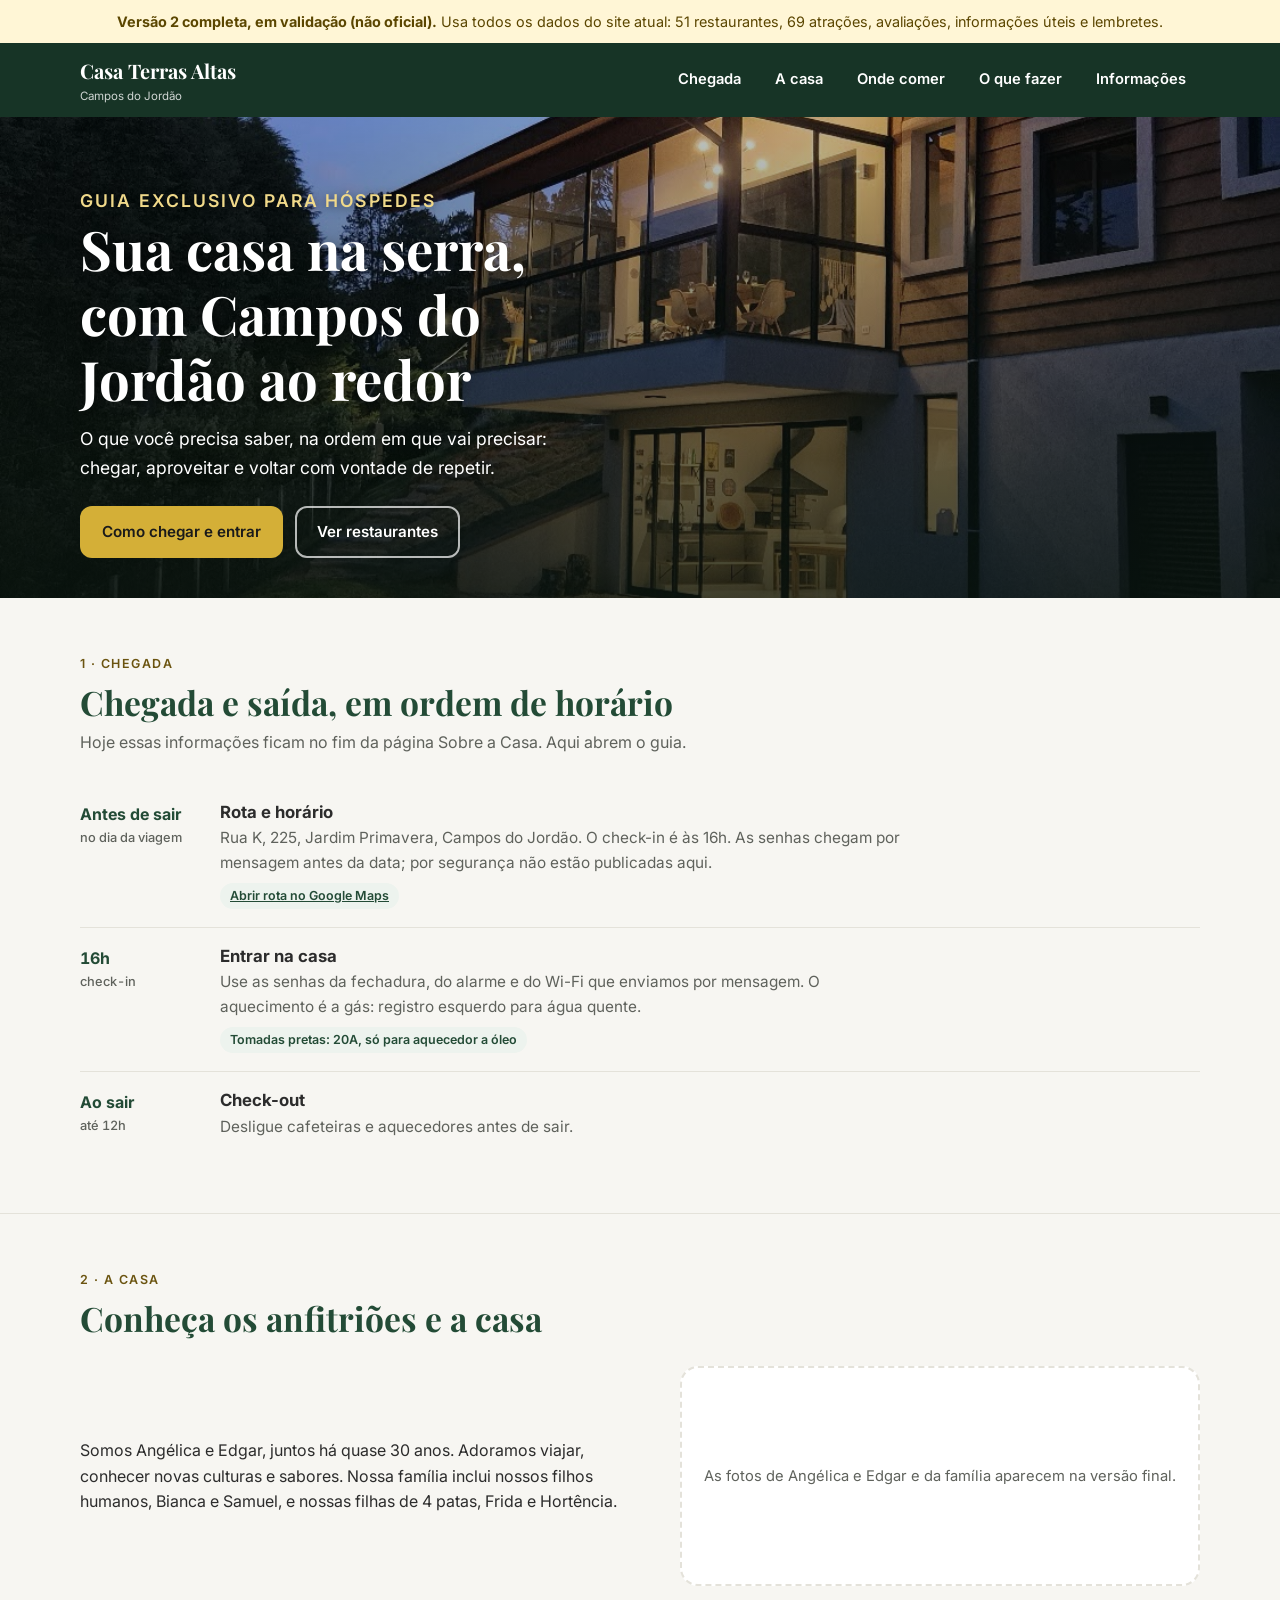
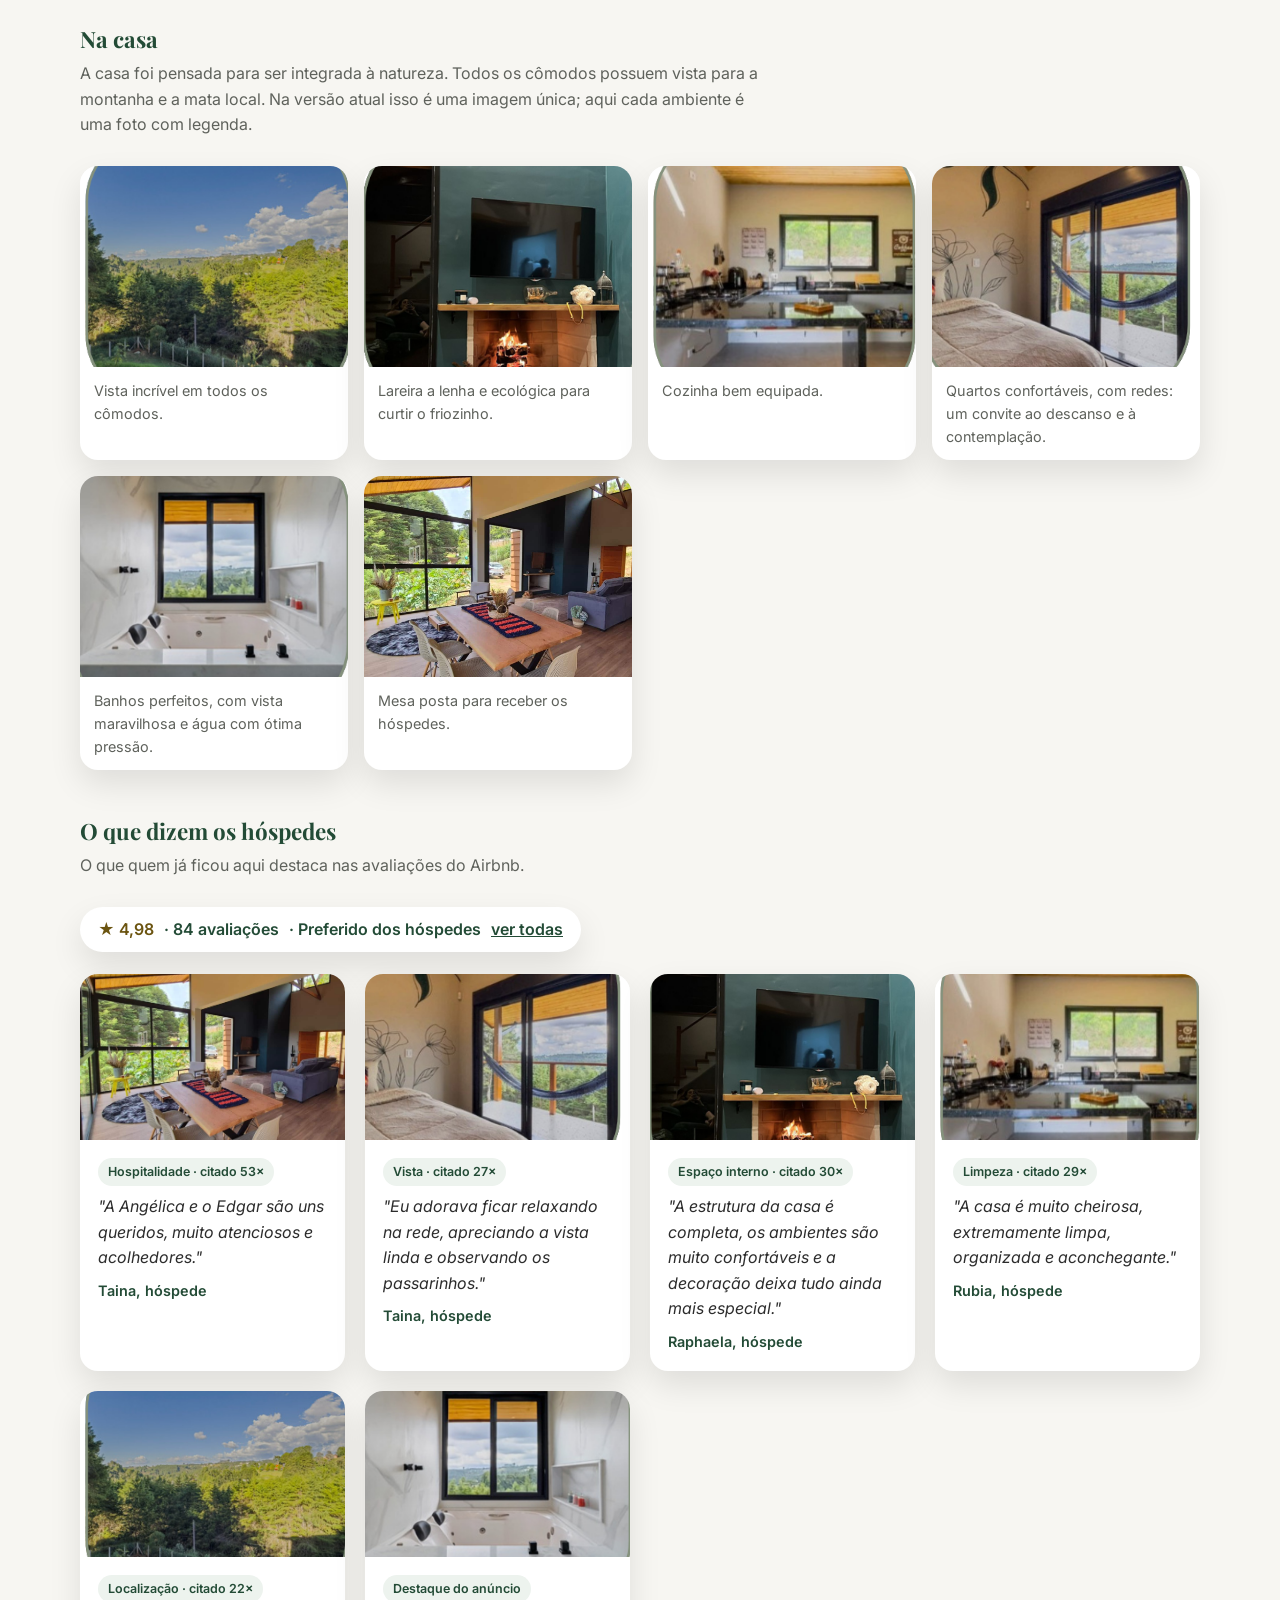
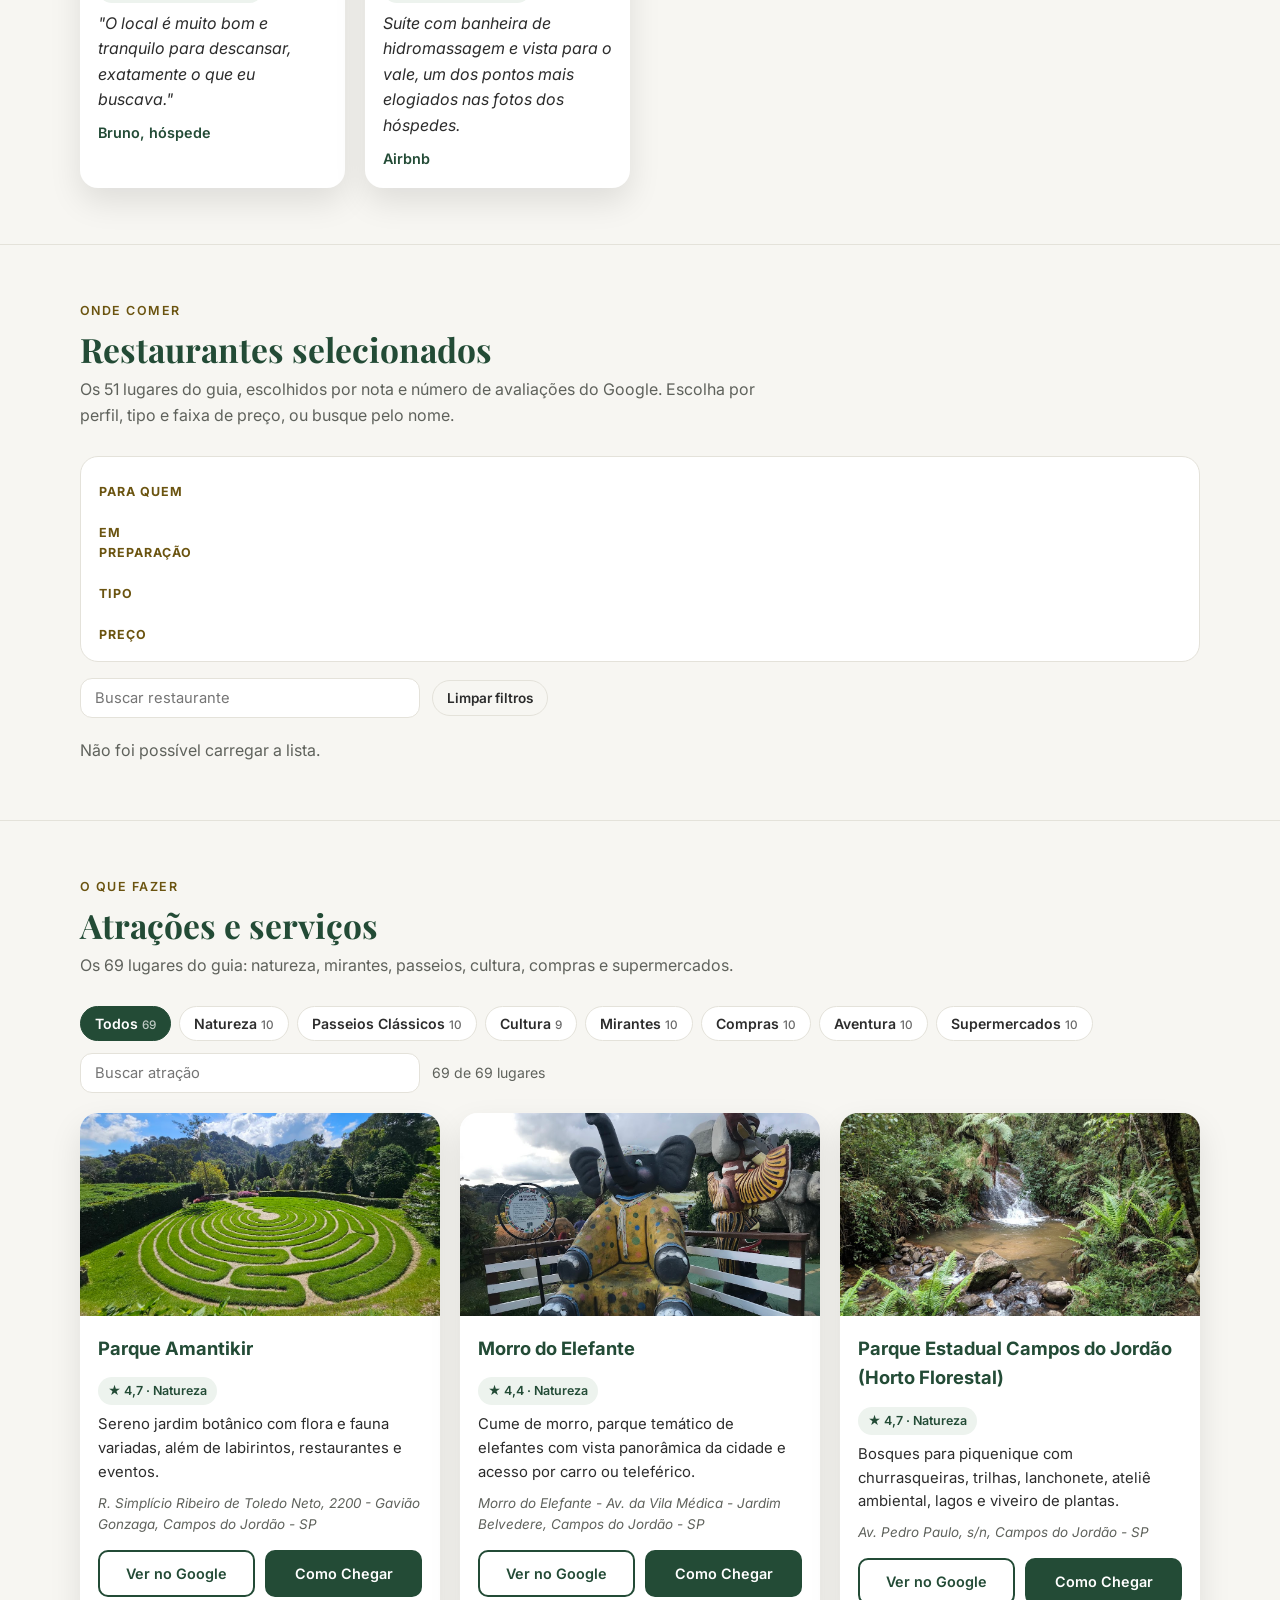
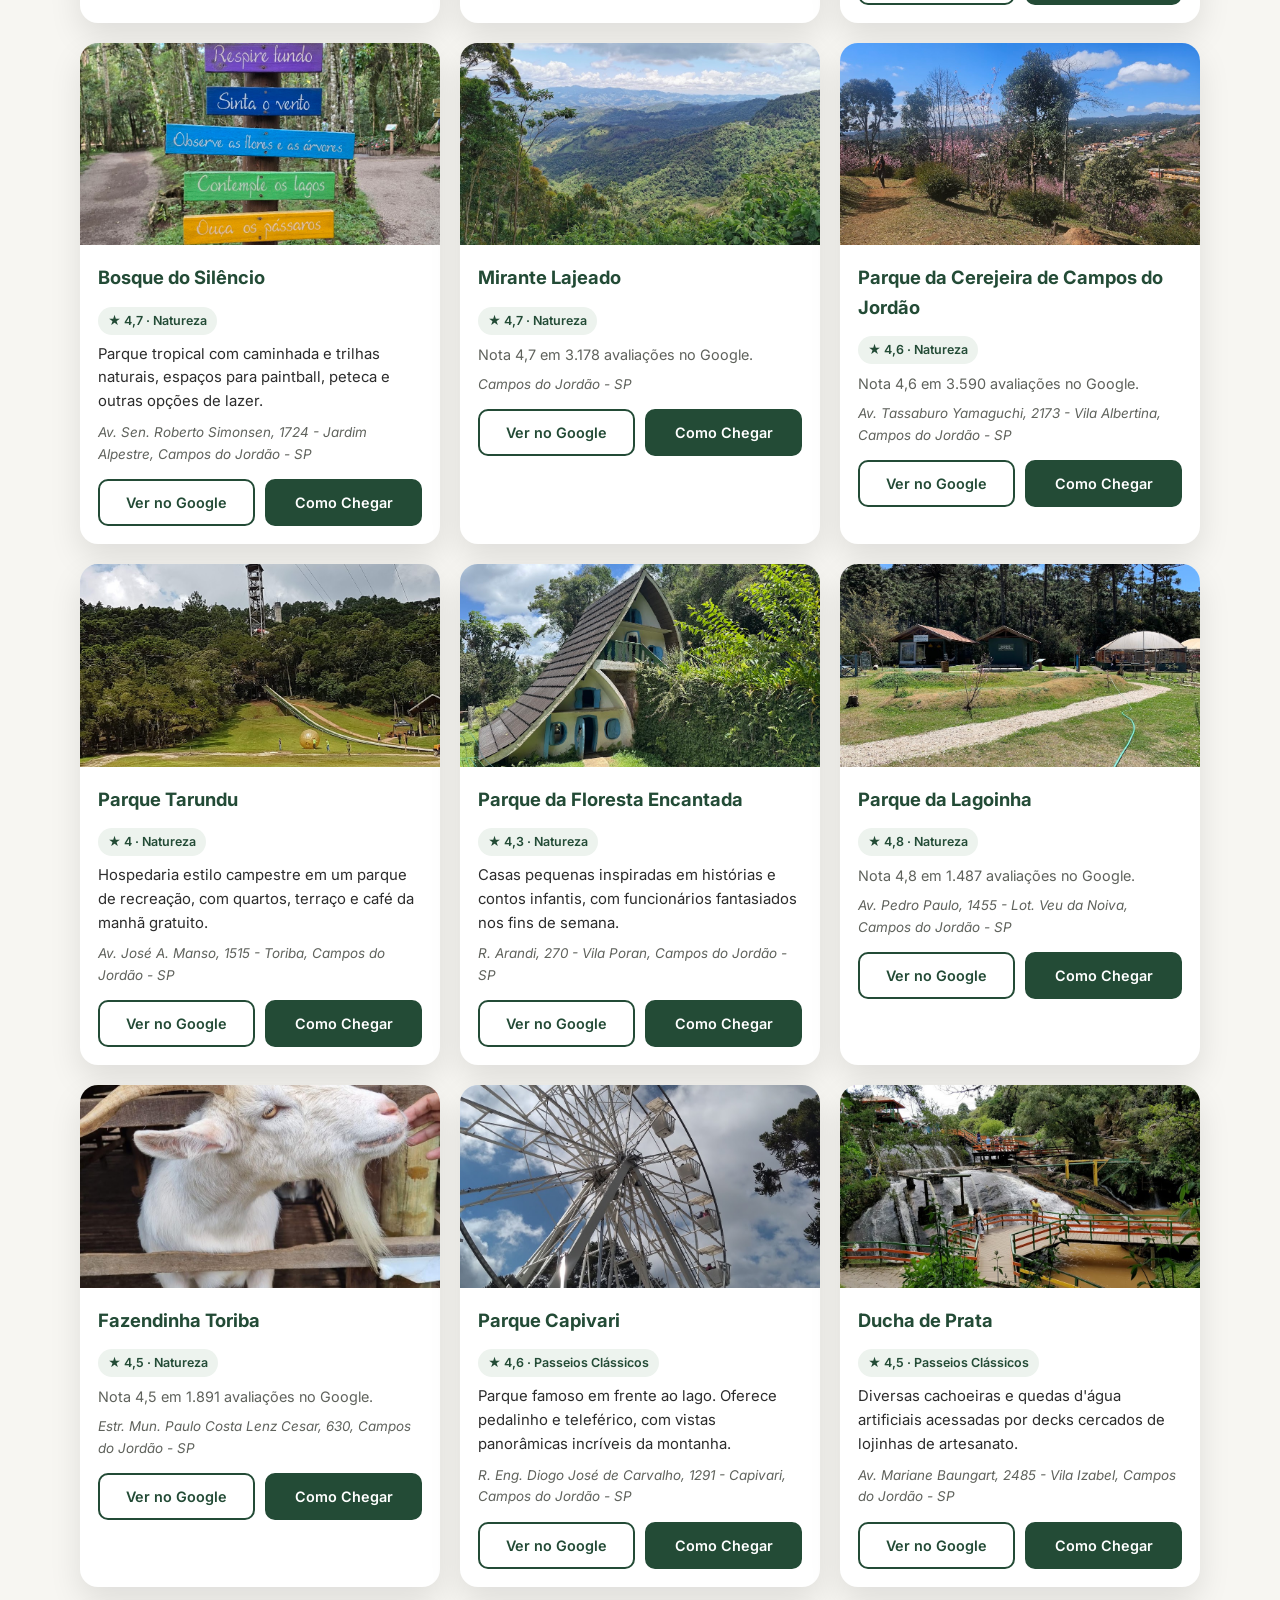
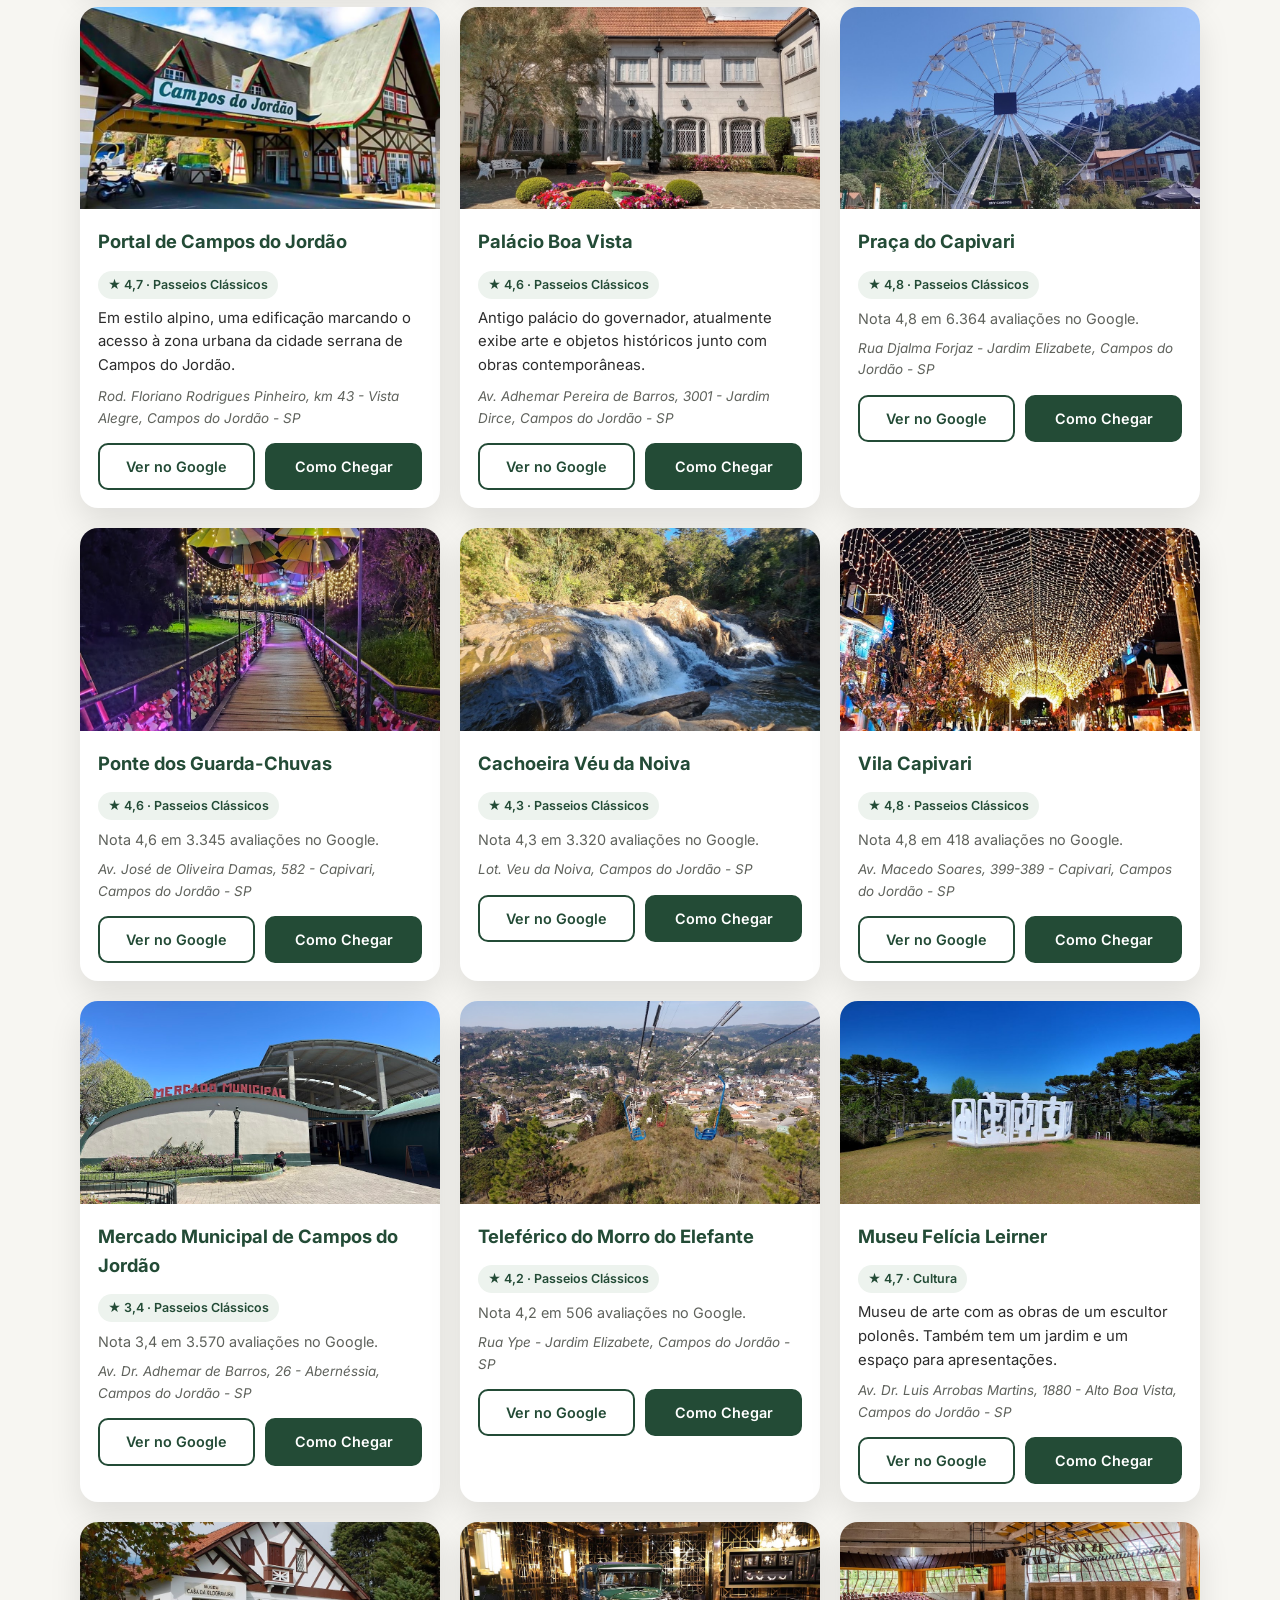
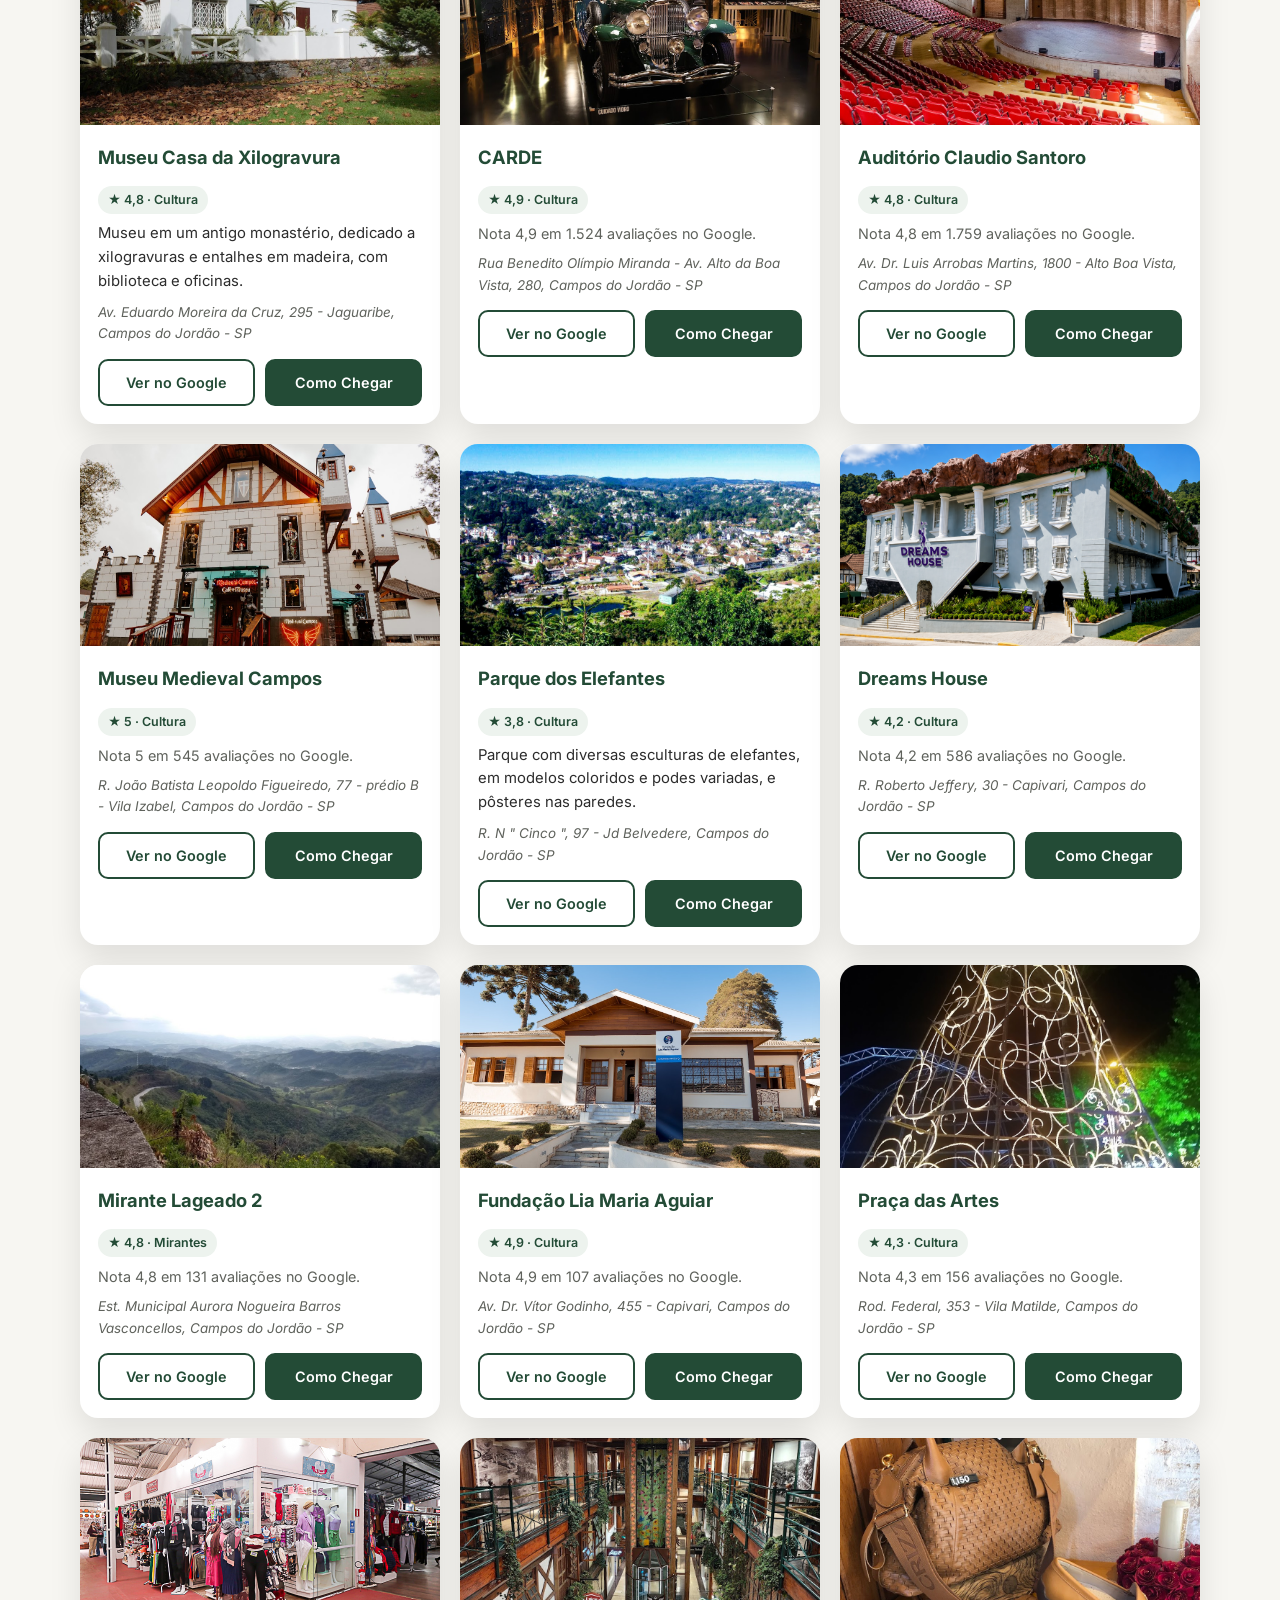
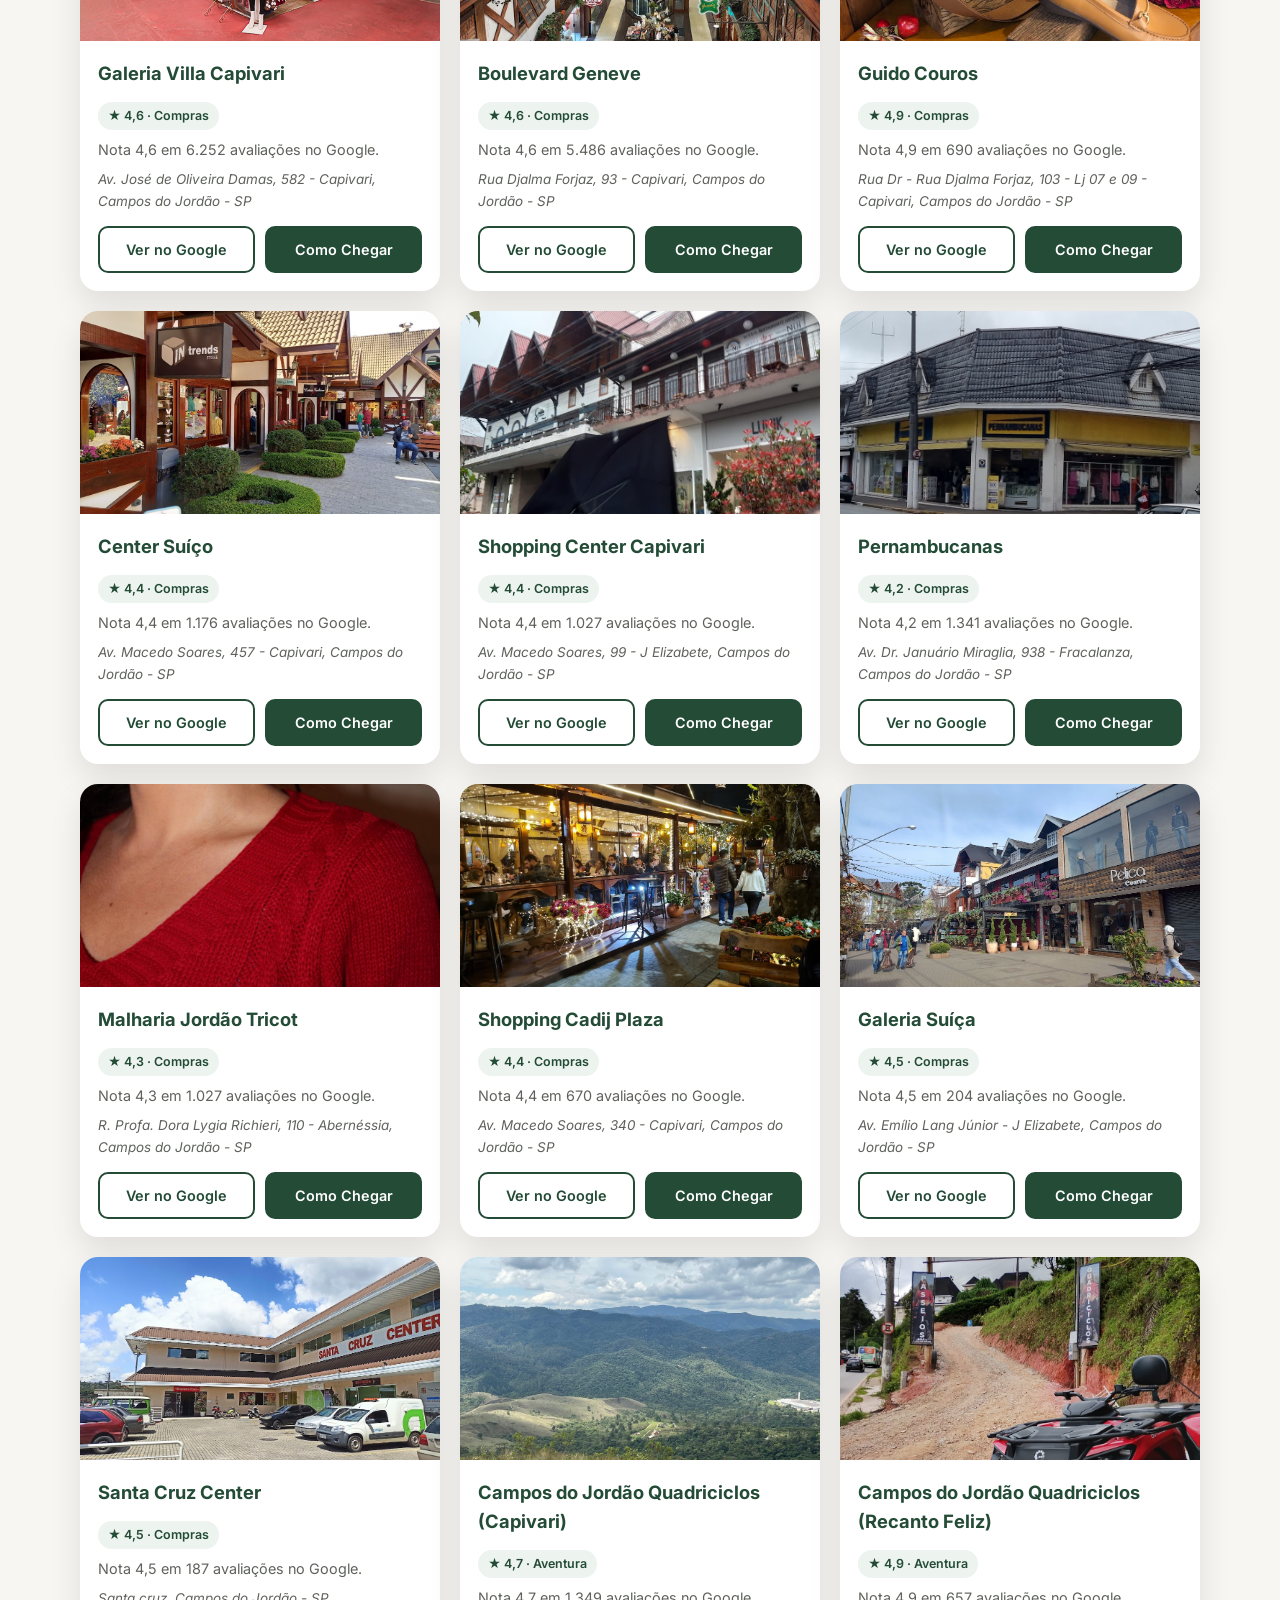
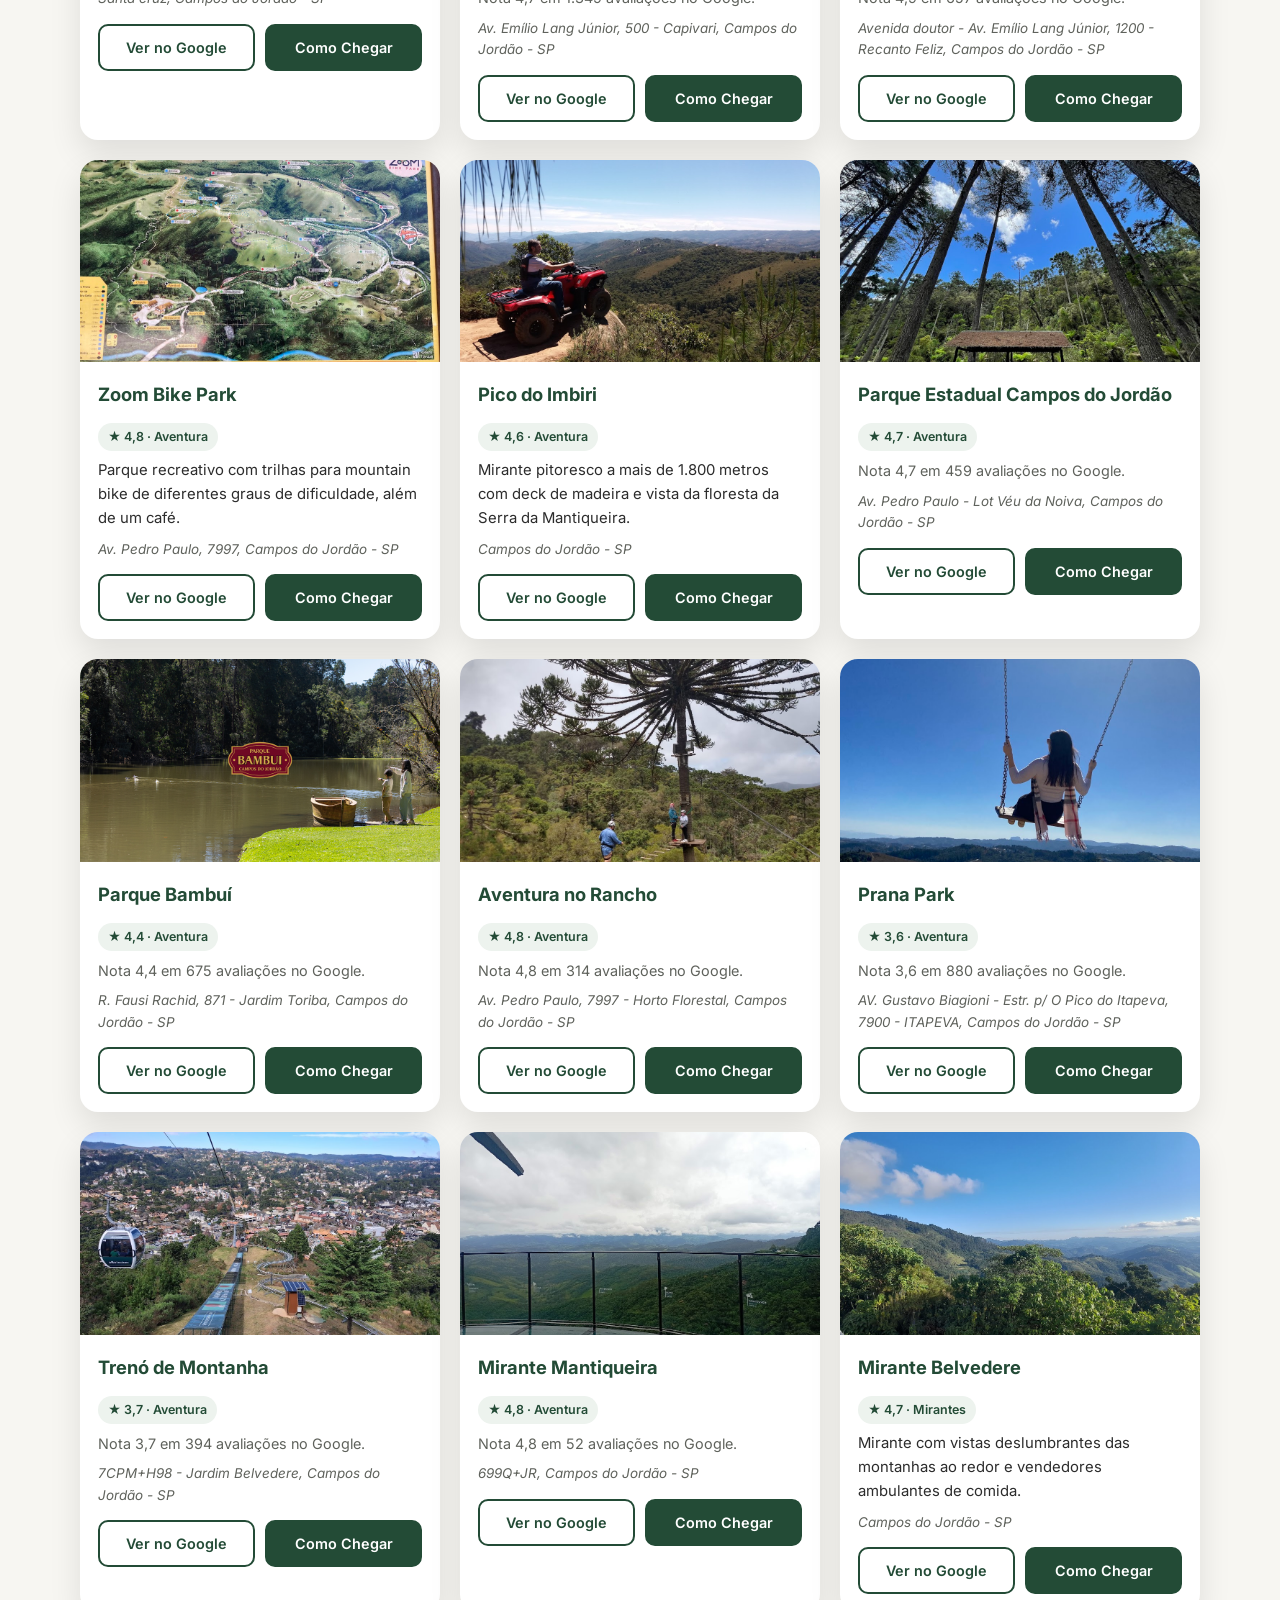
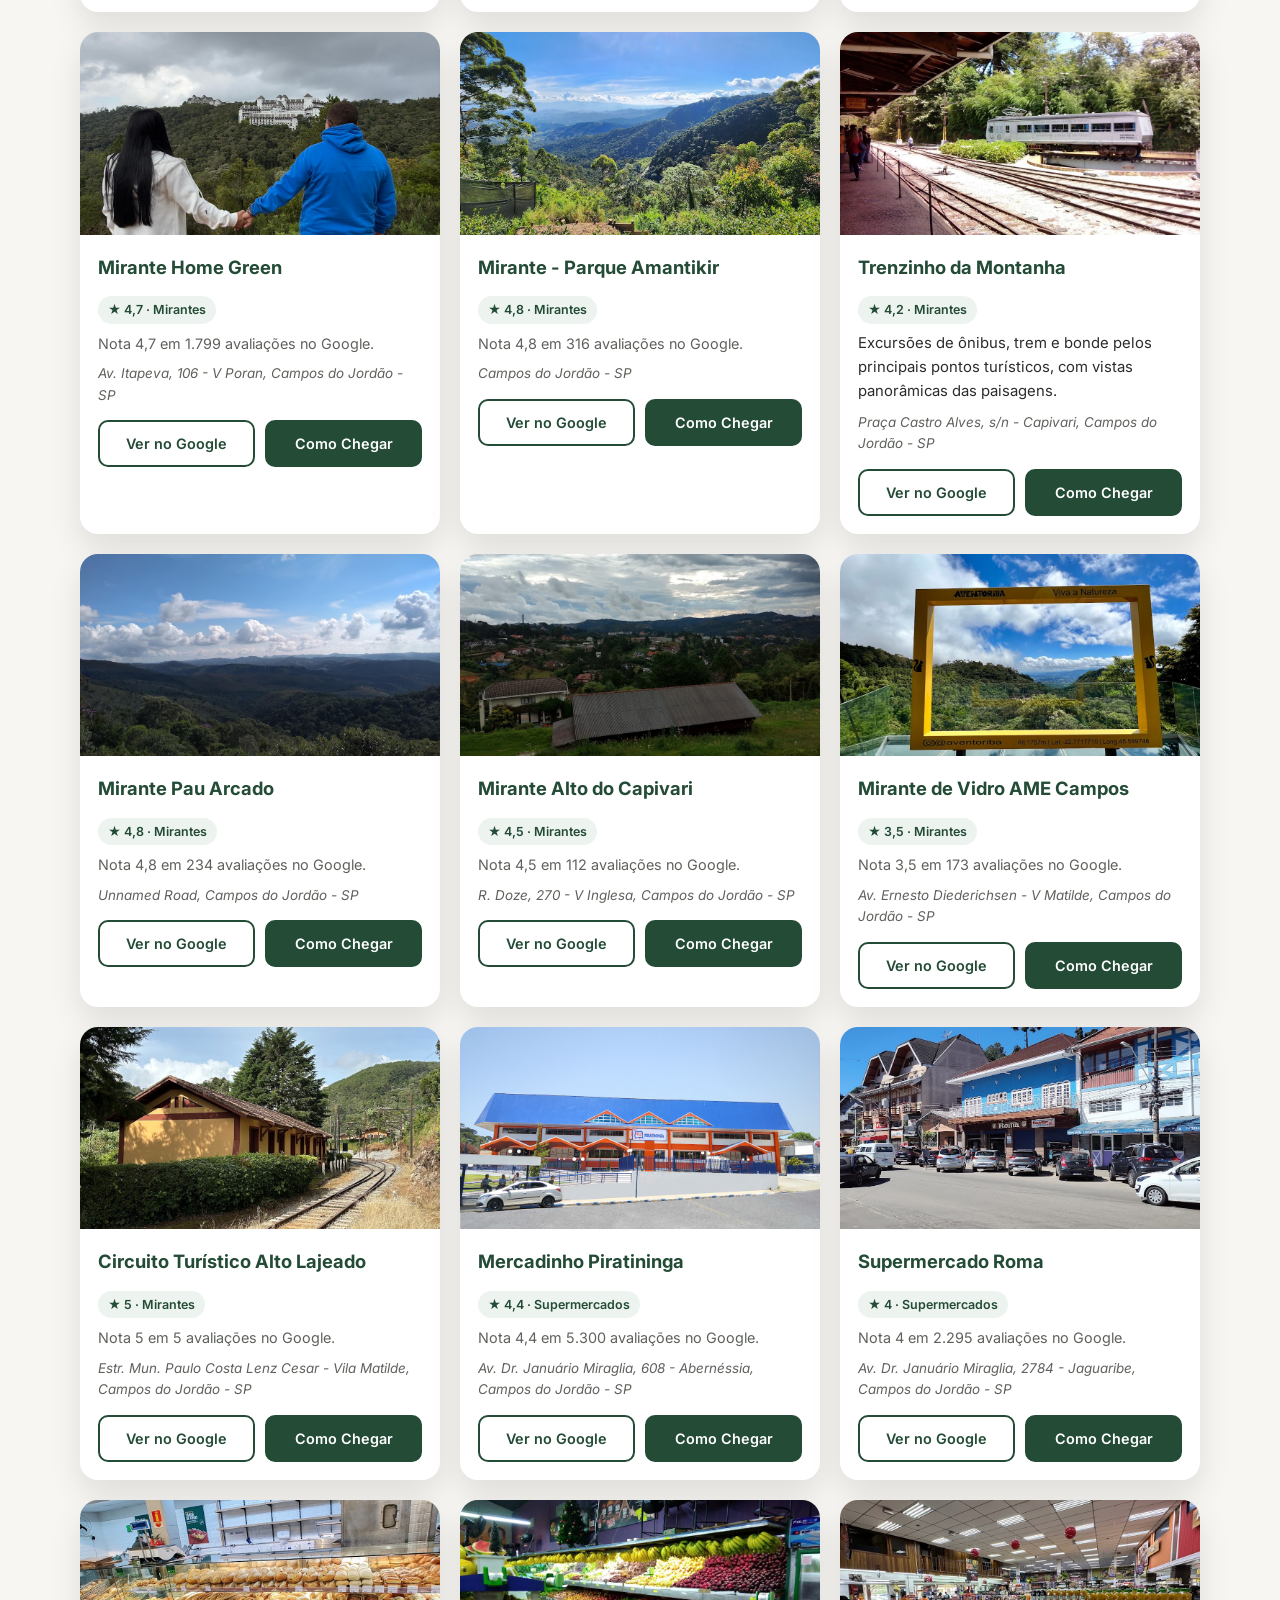
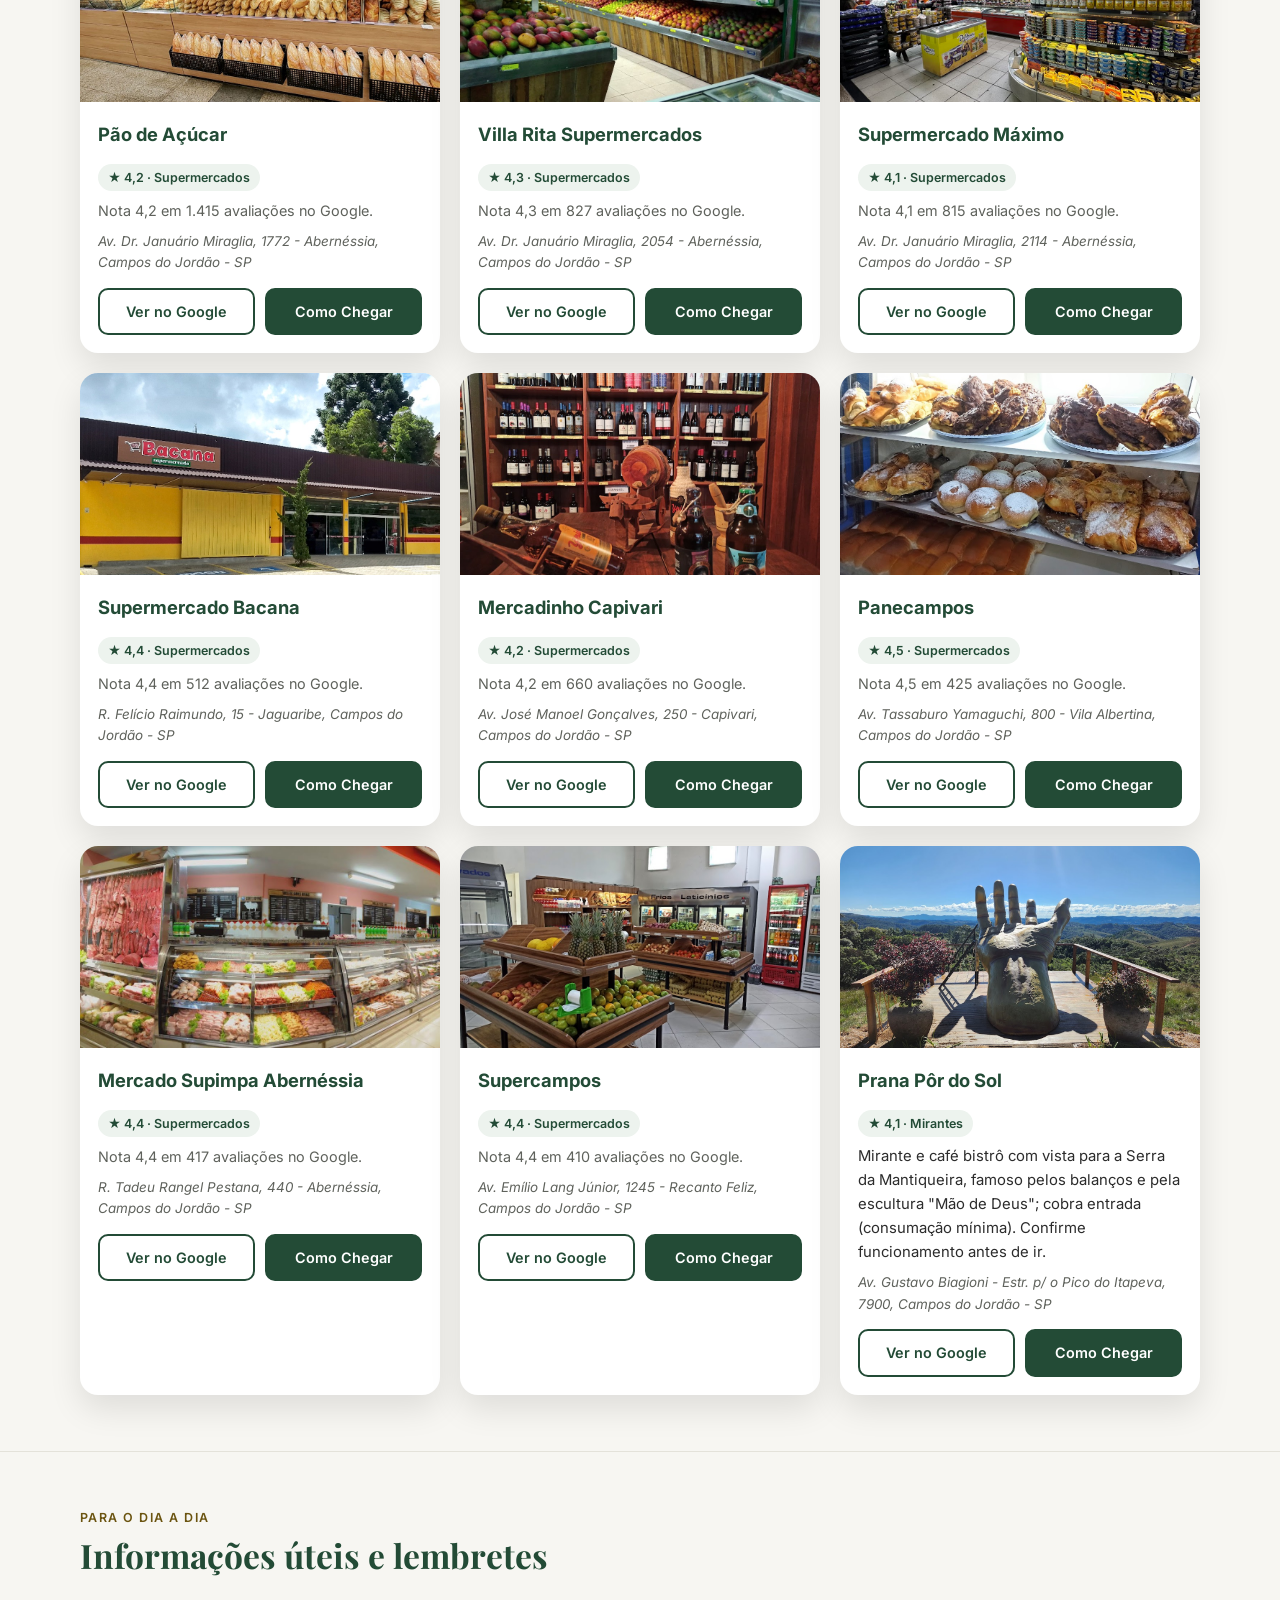
==== commit b86f9eca: "v2: remove roteiros e escolha dos anfitrioes; adiciona segmentos de restaurantes (custo-beneficio, p" ====
--- a/v2/index.html
+++ b/v2/index.html
@@ -224,12 +224,25 @@
 .box h3{font-family:var(--body);font-size:1.05rem;color:var(--primary);margin-bottom:10px}
 .box ul{padding-left:18px;display:grid;gap:10px}
 .box li{font-size:.95rem}
+
+/* segmentacao dos restaurantes */
+.seg{display:grid;gap:12px;margin-bottom:16px;background:var(--surface);border:1px solid var(--line);border-radius:var(--radius);padding:16px 18px}
+.segrow{display:grid;grid-template-columns:110px 1fr;gap:12px;align-items:start}
+.seglabel{font-size:.78rem;letter-spacing:.08em;text-transform:uppercase;font-weight:700;color:var(--accent-ink);padding-top:9px}
+.chips button.pend{border-style:dashed;color:var(--muted);background:transparent}
+.chips button.pend[aria-pressed="true"]{background:var(--chip);color:var(--primary);border-color:var(--primary)}
+.rule{background:var(--chip);color:var(--text);border-radius:12px;padding:12px 14px;font-size:.92rem}
+.rule strong{color:var(--primary)}
+.clear{font-family:var(--body);font-weight:600;font-size:.85rem;background:transparent;border:1px solid var(--line);color:var(--text);padding:9px 14px;border-radius:999px;cursor:pointer}
+.clear:focus-visible{outline:3px solid var(--accent);outline-offset:2px}
+.flag{background:var(--accent)!important;color:#1a1a1a!important}
+@media (max-width:640px){.segrow{grid-template-columns:1fr;gap:6px}.seglabel{padding-top:0}}
 @media (max-width:760px){.hostbox{grid-template-columns:1fr}}
 </style>
 </head>
 <body>
 
-<div class="banner"><strong>Versão 2 completa, em validação (não oficial).</strong> Usa todos os dados do site atual: 51 restaurantes, 69 atrações, avaliações, informações úteis e lembretes. Marcados com * ou "exemplo" estão os textos que ainda são proposta.</div>
+<div class="banner"><strong>Versão 2 completa, em validação (não oficial).</strong> Usa todos os dados do site atual: 51 restaurantes, 69 atrações, avaliações, informações úteis e lembretes.</div>
 
 <header class="top">
   <div class="wrap">
@@ -237,7 +250,6 @@
     <nav class="top" aria-label="Principal">
       <a href="#chegada">Chegada</a>
       <a href="#casa">A casa</a>
-      <a href="#roteiros">Roteiros</a>
       <a href="#onde-comer">Onde comer</a>
       <a href="#o-que-fazer">O que fazer</a>
       <a href="#informacoes">Informações</a>
@@ -252,8 +264,8 @@
     <h1>Sua casa na serra, com Campos do Jordão ao redor</h1>
     <p>O que você precisa saber, na ordem em que vai precisar: chegar, aproveitar e voltar com vontade de repetir.</p>
     <div class="cta">
-      <a class="btn solid" href="#chegada">Suas primeiras 24 horas</a>
-      <a class="btn ghost" href="#roteiros">Ver roteiros prontos</a>
+      <a class="btn solid" href="#chegada">Como chegar e entrar</a>
+      <a class="btn ghost" href="#onde-comer">Ver restaurantes</a>
     </div>
   </div>
 </section>
@@ -264,8 +276,8 @@
   <div class="wrap">
     <div class="head">
       <span class="eyebrow">1 · Chegada</span>
-      <h2>Suas primeiras 24 horas</h2>
-      <p>Hoje essas informações ficam no fim da página Sobre a Casa. Aqui abrem o guia, em ordem de horário.</p>
+      <h2>Chegada e saída, em ordem de horário</h2>
+      <p>Hoje essas informações ficam no fim da página Sobre a Casa. Aqui abrem o guia.</p>
     </div>
     <ol class="timeline">
       <li>
@@ -281,16 +293,6 @@
           <span class="tag">Tomadas pretas: 20A, só para aquecedor a óleo</span></div>
       </li>
       <li>
-        <div class="when">Primeira noite<small>exemplo</small></div>
-        <div><h3>Jantar sem se perder em 51 opções</h3>
-          <p>Sugestão para a primeira noite fria: fondue na Casa Suíça (nota 4,7). Veja o roteiro "Dia de frio".</p></div>
-      </li>
-      <li>
-        <div class="when">Amanhã cedo<small>sem pressa</small></div>
-        <div><h3>Café olhando o vale</h3>
-          <p>Todos os cômodos têm vista para a montanha e a mata. A rede do quarto é o lugar favorito dos hóspedes para ver os passarinhos.</p></div>
-      </li>
-      <li>
         <div class="when">Ao sair<small>até 12h</small></div>
         <div><h3>Check-out</h3>
           <p>Desligue cafeteiras e aquecedores antes de sair.</p></div>
@@ -340,53 +342,21 @@
   </div>
 </section>
 
-<section class="block" id="roteiros">
-  <div class="wrap">
-    <div class="head">
-      <span class="eyebrow">3 · Durante a estadia</span>
-      <h2>Roteiros prontos</h2>
-      <p>Para quem não quer escolher entre 120 lugares. Cada roteiro usa lugares que já estão no guia.</p>
-    </div>
-    <div class="tabs" role="tablist" aria-label="Tipo de roteiro">
-      <button role="tab" aria-selected="true" data-r="dia">Um dia perfeito</button>
-      <button role="tab" aria-selected="false" data-r="casal">Casal</button>
-      <button role="tab" aria-selected="false" data-r="familia">Família</button>
-      <button role="tab" aria-selected="false" data-r="frio">Dia de frio</button>
-    </div>
-    <div class="route" id="rota" role="tabpanel" aria-live="polite"></div>
-    <p class="note">Roteiros: combinação sugerida por mim, para aprovar. Os tempos de carro ainda não foram medidos e por isso não aparecem.</p>
-  </div>
-</section>
-
-<section class="block" id="anfitrioes">
-  <div class="wrap">
-    <div class="head">
-      <span class="eyebrow">Com a voz da casa</span>
-      <h2>A escolha da Angélica e do Edgar</h2>
-      <p>Recomendações curtas e pessoais, no lugar de mais uma lista. Os textos são exemplos para vocês reescreverem.</p>
-    </div>
-    <div class="picks">
-      <figure class="pick"><span class="label">Para a primeira noite</span>
-        <blockquote>"Chegou cansado? Peça um fondue e fique perto da lareira."</blockquote>
-        <figcaption><span class="where">Casa Suíça</span><br><cite>Exemplo de texto, a ser escrito pelos anfitriões</cite></figcaption></figure>
-      <figure class="pick"><span class="label">Para ver o vale</span>
-        <blockquote>"Vá no fim da tarde e fique até a luz baixar."</blockquote>
-        <figcaption><span class="where">Mirante do Parque Amantikir</span><br><cite>Exemplo de texto, a ser escrito pelos anfitriões</cite></figcaption></figure>
-      <figure class="pick"><span class="label">Para o café da manhã</span>
-        <blockquote>"Nosso favorito para um café demorado e sem pressa."</blockquote>
-        <figcaption><span class="where">Bam Bam Café</span><br><cite>Exemplo de texto, a ser escrito pelos anfitriões</cite></figcaption></figure>
-    </div>
-  </div>
-</section>
-
 <section class="block" id="onde-comer">
   <div class="wrap">
     <div class="head">
       <span class="eyebrow">Onde comer</span>
       <h2>Restaurantes selecionados</h2>
-      <p class="kicker">Os 51 lugares do guia, escolhidos por nota e número de avaliações do Google. Filtre por tipo ou busque pelo nome.</p>
-    </div>
-    <div class="tools"><div class="chips" id="chips-rest" role="group" aria-label="Filtrar restaurantes"></div><input class="search" id="q-rest" type="search" placeholder="Buscar restaurante" aria-label="Buscar restaurante"><span class="count" id="n-rest" aria-live="polite"></span></div>
+      <p class="kicker">Os 51 lugares do guia, escolhidos por nota e número de avaliações do Google. Escolha por perfil, tipo e faixa de preço, ou busque pelo nome.</p>
+    </div>
+    <div class="seg" id="seg-rest">
+      <div class="segrow"><span class="seglabel">Para quem</span><div class="chips" id="seg-chips" role="group" aria-label="Para quem"></div></div>
+      <div class="segrow"><span class="seglabel">Em preparação</span><div class="chips" id="seg-pend" role="group" aria-label="Segmentos em preparação"></div></div>
+      <div class="segrow"><span class="seglabel">Tipo</span><div class="chips" id="tipo-chips" role="group" aria-label="Tipo de restaurante"></div></div>
+      <div class="segrow"><span class="seglabel">Preço</span><div class="chips" id="preco-chips" role="group" aria-label="Faixa de preço"></div></div>
+      <div class="rule" id="rule-rest" role="status" aria-live="polite" hidden></div>
+    </div>
+    <div class="tools"><input class="search" id="q-rest" type="search" placeholder="Buscar restaurante" aria-label="Buscar restaurante"><button type="button" class="clear" id="limpar-rest">Limpar filtros</button><span class="count" id="n-rest" aria-live="polite"></span></div>
     <div class="grid" id="grid-rest"></div>
   </div>
 </section>
@@ -453,12 +423,8 @@
     <form class="vote" id="votacao" onsubmit="return false">
       <div class="item"><div><b>Página inicial de boas-vindas</b><span>Promessa em uma frase e abertura pela chegada, no lugar da lista de restaurantes.</span></div>
         <div class="choice" data-k="Boas-vindas"><label><input type="radio" name="p1" value="Quero"><span>Quero</span></label><label><input type="radio" name="p1" value="Talvez"><span>Talvez</span></label><label><input type="radio" name="p1" value="Não"><span>Não</span></label></div></div>
-      <div class="item"><div><b>Primeiras 24 horas no topo</b><span>Check-in, acesso, aquecimento, primeira noite e check-out em ordem de horário.</span></div>
-        <div class="choice" data-k="Primeiras 24 horas"><label><input type="radio" name="p2" value="Quero"><span>Quero</span></label><label><input type="radio" name="p2" value="Talvez"><span>Talvez</span></label><label><input type="radio" name="p2" value="Não"><span>Não</span></label></div></div>
-      <div class="item"><div><b>Roteiros prontos</b><span>Um dia perfeito, casal, família e dia de frio.</span></div>
-        <div class="choice" data-k="Roteiros"><label><input type="radio" name="p3" value="Quero"><span>Quero</span></label><label><input type="radio" name="p3" value="Talvez"><span>Talvez</span></label><label><input type="radio" name="p3" value="Não"><span>Não</span></label></div></div>
-      <div class="item"><div><b>A escolha dos anfitriões</b><span>Recomendações curtas com a voz da Angélica e do Edgar.</span></div>
-        <div class="choice" data-k="Escolha dos anfitriões"><label><input type="radio" name="p4" value="Quero"><span>Quero</span></label><label><input type="radio" name="p4" value="Talvez"><span>Talvez</span></label><label><input type="radio" name="p4" value="Não"><span>Não</span></label></div></div>
+      <div class="item"><div><b>Chegada e saída no topo</b><span>Rota, check-in, acesso e check-out em ordem de horário.</span></div>
+        <div class="choice" data-k="Chegada e saída"><label><input type="radio" name="p2" value="Quero"><span>Quero</span></label><label><input type="radio" name="p2" value="Talvez"><span>Talvez</span></label><label><input type="radio" name="p2" value="Não"><span>Não</span></label></div></div>
       <div class="item"><div><b>Galeria com legendas no lugar da imagem única 'Na casa'</b><span>Cada ambiente vira uma foto com legenda, legível no celular.</span></div>
         <div class="choice" data-k="Galeria Na casa"><label><input type="radio" name="p5" value="Quero"><span>Quero</span></label><label><input type="radio" name="p5" value="Talvez"><span>Talvez</span></label><label><input type="radio" name="p5" value="Não"><span>Não</span></label></div></div>
       <div class="item"><div><b>Filtros e busca nas listas</b><span>Chips por categoria com contagem e busca por nome em restaurantes e atrações.</span></div>
@@ -495,7 +461,8 @@
   }
   function cartao(r,tipo){
     var meta='<span>★ '+esc(String(r.nota).replace(".",","))+' · '+esc(r.categoria)+'</span>';
-    if(r.preco) meta+='<span>'+esc(r.preco)+'</span>';
+    if(r.preco) meta+='<span>'+esc(PRECO[r.preco]||r.preco)+'</span>';
+    if(tipo!=="atr" && custoBeneficio(r)) meta+='<span class="flag">Custo-benefício</span>';
     var corpo = r.descricao ? '<p class="desc">'+esc(r.descricao)+'</p>'
       : '<p class="fact">Nota '+esc(String(r.nota).replace(".",","))+' em '+milhar(r.avaliacoes)+' avaliações no Google.</p>';
     var foto = r.foto ? '<img src="../'+esc(r.foto)+'" alt="Foto de '+esc(r.nome)+'" loading="lazy">' : "";
@@ -512,7 +479,7 @@
       function desenha(){
         var t=(q.value||"").toLowerCase();
         var f=dados.filter(function(d){ return (atual==="Todos"||d.categoria===atual) && (!t || (d.nome+" "+(d.endereco||"")).toLowerCase().indexOf(t)>=0) });
-        grid.innerHTML=f.length?f.map(function(d){return cartao(d)}).join(""):'<p class="kicker">Nenhum lugar encontrado.</p>';
+        grid.innerHTML=f.length?f.map(function(d){return cartao(d,"atr")}).join(""):'<p class="kicker">Nenhum lugar encontrado.</p>';
         n.textContent=f.length+" de "+dados.length+" lugares";
         chips.querySelectorAll("button").forEach(function(b){b.setAttribute("aria-pressed",b.dataset.c===atual?"true":"false")});
       }
@@ -521,41 +488,66 @@
       q.addEventListener("input",desenha); desenha();
     }).catch(function(){ document.getElementById(gridId).innerHTML='<p class="kicker">Não foi possível carregar a lista.</p>' });
   }
-  lista("restaurantes.json","grid-rest","chips-rest","q-rest","n-rest");
+
+  // ---- restaurantes: segmentos por perfil, tipo e preco ----
+  var PRECO = {"$":"$ econômico","$$":"$$ moderado","$$$":"$$$ caro","$$$$":"$$$$ muito caro"};
+  function custoBeneficio(r){ return r.nota>=4.5 && r.avaliacoes>=300 && (r.preco==="$"||r.preco==="$$"); }
+  function maisBem(r){ return r.nota>=4.7 && r.avaliacoes>=500; }
+  var SEGS = [
+    {id:"cb", nome:"Melhor custo-benefício", fn:custoBeneficio, regra:"Nota 4,5 ou mais, pelo menos 300 avaliações no Google e faixa de preço $ ou $$."},
+    {id:"top", nome:"Mais bem avaliados", fn:maisBem, regra:"Nota 4,7 ou mais e pelo menos 500 avaliações no Google."}
+  ];
+  var PEND = [
+    {id:"casal", nome:"Casal", dado:"Não existe um campo pronto no Google. Proposta: jantar + vinho ou coquetel + aceita reserva, e os anfitriões validam a lista."},
+    {id:"familia", nome:"Família com crianças", dado:"Campos do Google: bom para crianças (goodForChildren) e cardápio infantil (menuForChildren)."},
+    {id:"pet", nome:"Aceita pet", dado:"Campo do Google: aceita cães (allowsDogs)."},
+    {id:"ar", nome:"Ao ar livre", dado:"Campo do Google: mesas ao ar livre (outdoorSeating)."},
+    {id:"grupo", nome:"Grupos", dado:"Campos do Google: bom para grupos (goodForGroups) e aceita reserva (reservable)."},
+    {id:"cafe", nome:"Café da manhã", dado:"Campos do Google: serve café da manhã (servesBreakfast) e brunch (servesBrunch)."},
+    {id:"veg", nome:"Vegetariano", dado:"Campo do Google: serve comida vegetariana (servesVegetarianFood)."}
+  ];
+  function restaurantes(){
+    fetch("restaurantes.json").then(function(r){return r.json()}).then(function(dados){
+      var grid=document.getElementById("grid-rest"), q=document.getElementById("q-rest"), n=document.getElementById("n-rest"), regra=document.getElementById("rule-rest");
+      var st={seg:null, pend:null, tipo:"Todos", preco:"Todos"};
+      function chip(box,id,rotulo,qtd,cls,handler){
+        var b=document.createElement("button"); b.type="button"; b.dataset.c=id; if(cls) b.className=cls;
+        b.innerHTML=esc(rotulo)+(qtd!=null?" <small>"+qtd+"</small>":""); b.addEventListener("click",function(){handler(id)}); box.appendChild(b); return b;
+      }
+      var boxSeg=document.getElementById("seg-chips"), boxPend=document.getElementById("seg-pend"), boxTipo=document.getElementById("tipo-chips"), boxPreco=document.getElementById("preco-chips");
+      SEGS.forEach(function(g){ chip(boxSeg,g.id,g.nome,dados.filter(g.fn).length,"",function(id){ st.seg = st.seg===id?null:id; st.pend=null; desenha() }) });
+      PEND.forEach(function(g){ chip(boxPend,g.id,g.nome,null,"pend",function(id){ st.pend = st.pend===id?null:id; st.seg=null; desenha() }) });
+      var cats=[]; dados.forEach(function(d){ if(cats.indexOf(d.categoria)<0) cats.push(d.categoria) });
+      chip(boxTipo,"Todos","Todos",dados.length,"",function(id){st.tipo=id;desenha()});
+      cats.forEach(function(c){ chip(boxTipo,c,c,dados.filter(function(d){return d.categoria===c}).length,"",function(id){st.tipo=id;desenha()}) });
+      chip(boxPreco,"Todos","Todos",dados.length,"",function(id){st.preco=id;desenha()});
+      ["$","$$","$$$","$$$$"].forEach(function(p){ chip(boxPreco,p,PRECO[p],dados.filter(function(d){return d.preco===p}).length,"",function(id){st.preco=id;desenha()}) });
+      var semPreco=dados.filter(function(d){return !d.preco}).length;
+      function desenha(){
+        var t=(q.value||"").toLowerCase();
+        var seg=SEGS.filter(function(g){return g.id===st.seg})[0];
+        var f=dados.filter(function(d){
+          return (!seg||seg.fn(d)) && (st.tipo==="Todos"||d.categoria===st.tipo) && (st.preco==="Todos"||d.preco===st.preco) && (!t||(d.nome+" "+(d.endereco||"")).toLowerCase().indexOf(t)>=0);
+        });
+        if(seg){ f.sort(function(a,b){ return b.nota-a.nota || b.avaliacoes-a.avaliacoes }); }
+        grid.innerHTML=f.length?f.map(function(d){return cartao(d)}).join(""):'<p class="kicker">Nenhum restaurante com essa combinação.</p>';
+        n.textContent=f.length+" de "+dados.length+" restaurantes";
+        document.querySelectorAll("#seg-chips button").forEach(function(b){b.setAttribute("aria-pressed",b.dataset.c===st.seg?"true":"false")});
+        document.querySelectorAll("#seg-pend button").forEach(function(b){b.setAttribute("aria-pressed",b.dataset.c===st.pend?"true":"false")});
+        document.querySelectorAll("#tipo-chips button").forEach(function(b){b.setAttribute("aria-pressed",b.dataset.c===st.tipo?"true":"false")});
+        document.querySelectorAll("#preco-chips button").forEach(function(b){b.setAttribute("aria-pressed",b.dataset.c===st.preco?"true":"false")});
+        var p=PEND.filter(function(g){return g.id===st.pend})[0];
+        if(seg){ regra.hidden=false; regra.innerHTML="<strong>Como escolhemos:</strong> "+esc(seg.regra)+" Os "+semPreco+" lugares sem faixa de preço no Google ficam fora do custo-benefício." }
+        else if(p){ regra.hidden=false; regra.innerHTML="<strong>"+esc(p.nome)+" ainda não está disponível.</strong> "+esc(p.dado)+" Falta coletar esse dado de cada restaurante; os cartões abaixo seguem sem esse filtro." }
+        else { regra.hidden=true; regra.innerHTML="" }
+      }
+      q.addEventListener("input",desenha);
+      document.getElementById("limpar-rest").addEventListener("click",function(){ st={seg:null,pend:null,tipo:"Todos",preco:"Todos"}; q.value=""; desenha() });
+      desenha();
+    }).catch(function(){ document.getElementById("grid-rest").innerHTML='<p class="kicker">Não foi possível carregar a lista.</p>' });
+  }
+  restaurantes();
   lista("atracoes.json","grid-atr","chips-atr","q-atr","n-atr");
-
-  var rotas = {
-    dia: [
-      {slot:"Manhã", nome:"Parque Amantikir", img:"../atracoes_fotos/parque-amantikir.jpg", alt:"Labirinto de jardim no Parque Amantikir", nota:"★ 4,7", cat:"Natureza", txt:"Sereno jardim botânico com labirintos, restaurantes e eventos."},
-      {slot:"Tarde", nome:"Morro do Elefante", img:"../atracoes_fotos/morro-do-elefante.jpg", alt:"Escultura de elefante no Morro do Elefante", nota:"★ 4,4", cat:"Natureza", txt:"Vista panorâmica da cidade, com acesso por carro ou teleférico."},
-      {slot:"Noite", nome:"Casa Suíça", img:"../restaurantes_fotos/casa-suica.jpg", alt:"Fondue de chocolate", nota:"★ 4,7", cat:"Fondue", txt:"Fondue para fechar o dia."}
-    ],
-    casal: [
-      {slot:"Fim de tarde", nome:"Mirante do Parque Amantikir", img:"../atracoes_fotos/mirante-parque-amantikir.jpg", alt:"Mirante no Parque Amantikir", nota:"★ 4,8", cat:"Mirantes", txt:"Mirante dentro do Parque Amantikir, com vista aberta para o vale."},
-      {slot:"Noite", nome:"Casa Suíça", img:"../restaurantes_fotos/casa-suica.jpg", alt:"Fondue de chocolate", nota:"★ 4,7", cat:"Fondue", txt:"Fondue de chocolate para dois."},
-      {slot:"Depois do jantar", nome:"A lareira da casa", img:"../avaliacoes/lareira.png", alt:"Lareira acesa", nota:"", cat:"Na casa", txt:"Volte para a casa, acenda a lareira e fique."}
-    ],
-    familia: [
-      {slot:"Manhã", nome:"Horto Florestal", img:"../atracoes_fotos/parque-estadual-campos-do-jordao-horto-florestal.jpg", alt:"Cachoeira no Horto Florestal", nota:"★ 4,7", cat:"Natureza", txt:"Bosques com churrasqueiras, trilhas, lanchonete, lagos e viveiro de plantas."},
-      {slot:"Tarde", nome:"Morro do Elefante", img:"../atracoes_fotos/morro-do-elefante.jpg", alt:"Escultura de elefante", nota:"★ 4,4", cat:"Natureza", txt:"Cume de morro com parque temático de elefantes e vista panorâmica."},
-      {slot:"Lanche", nome:"Bam Bam Café", img:"../restaurantes_fotos/bam-bam-cafe.jpg", alt:"Batata frita com taça", nota:"★ 4,8", cat:"Fondue", txt:"Nota 4,8, a mais alta entre os lugares de fondue."}
-    ],
-    frio: [
-      {slot:"Manhã", nome:"Café e rede na casa", img:"../avaliacoes/quarto-rede.png", alt:"Quarto com rede", nota:"", cat:"Na casa", txt:"Sem pressa: café, rede e a vista para a mata."},
-      {slot:"Tarde", nome:"Bam Bam Café", img:"../restaurantes_fotos/bam-bam-cafe.jpg", alt:"Batata frita com taça", nota:"★ 4,8", cat:"Fondue", txt:"Uma parada quente quando o tempo fecha."},
-      {slot:"Noite", nome:"Casa Suíça", img:"../restaurantes_fotos/casa-suica.jpg", alt:"Fondue de chocolate", nota:"★ 4,7", cat:"Fondue", txt:"Fondue de chocolate e a lareira em casa depois."}
-    ]
-  };
-  var box=document.getElementById("rota");
-  function mostra(k){
-    box.innerHTML=rotas[k].map(function(p){
-      var meta=p.nota?'<span>'+esc(p.nota)+' · '+esc(p.cat)+'</span>':'<span>'+esc(p.cat)+'</span>';
-      return '<article class="stop"><img src="'+p.img+'" alt="'+esc(p.alt)+'" loading="lazy"><div class="in"><span class="slot">'+esc(p.slot)+'</span><h3>'+esc(p.nome)+'</h3><p>'+esc(p.txt)+'</p><div class="meta">'+meta+'</div></div></article>';
-    }).join("");
-    document.querySelectorAll(".tabs button").forEach(function(b){b.setAttribute("aria-selected",b.dataset.r===k?"true":"false")});
-  }
-  document.querySelectorAll(".tabs button").forEach(function(b){b.addEventListener("click",function(){mostra(b.dataset.r)})});
-  mostra("dia");
 
   var out=document.getElementById("resumo"), st=document.getElementById("status");
   function resumo(){
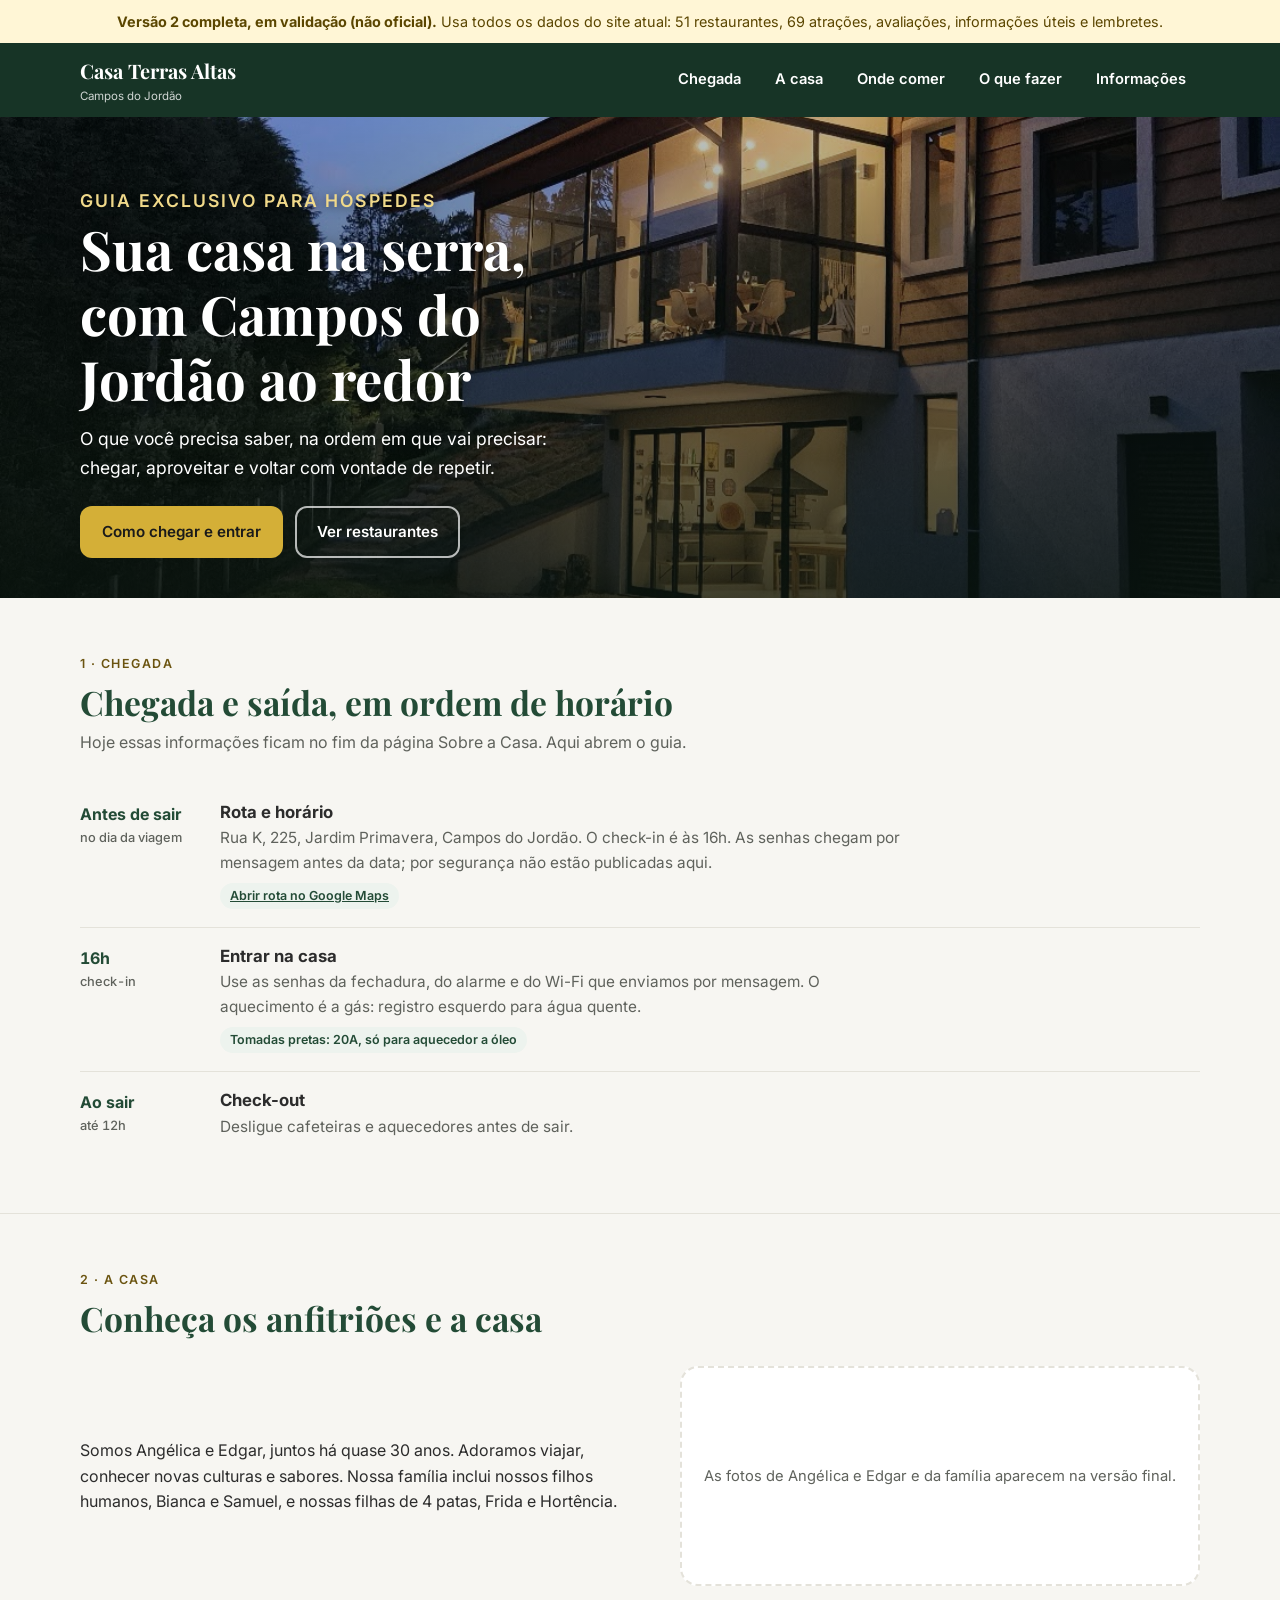
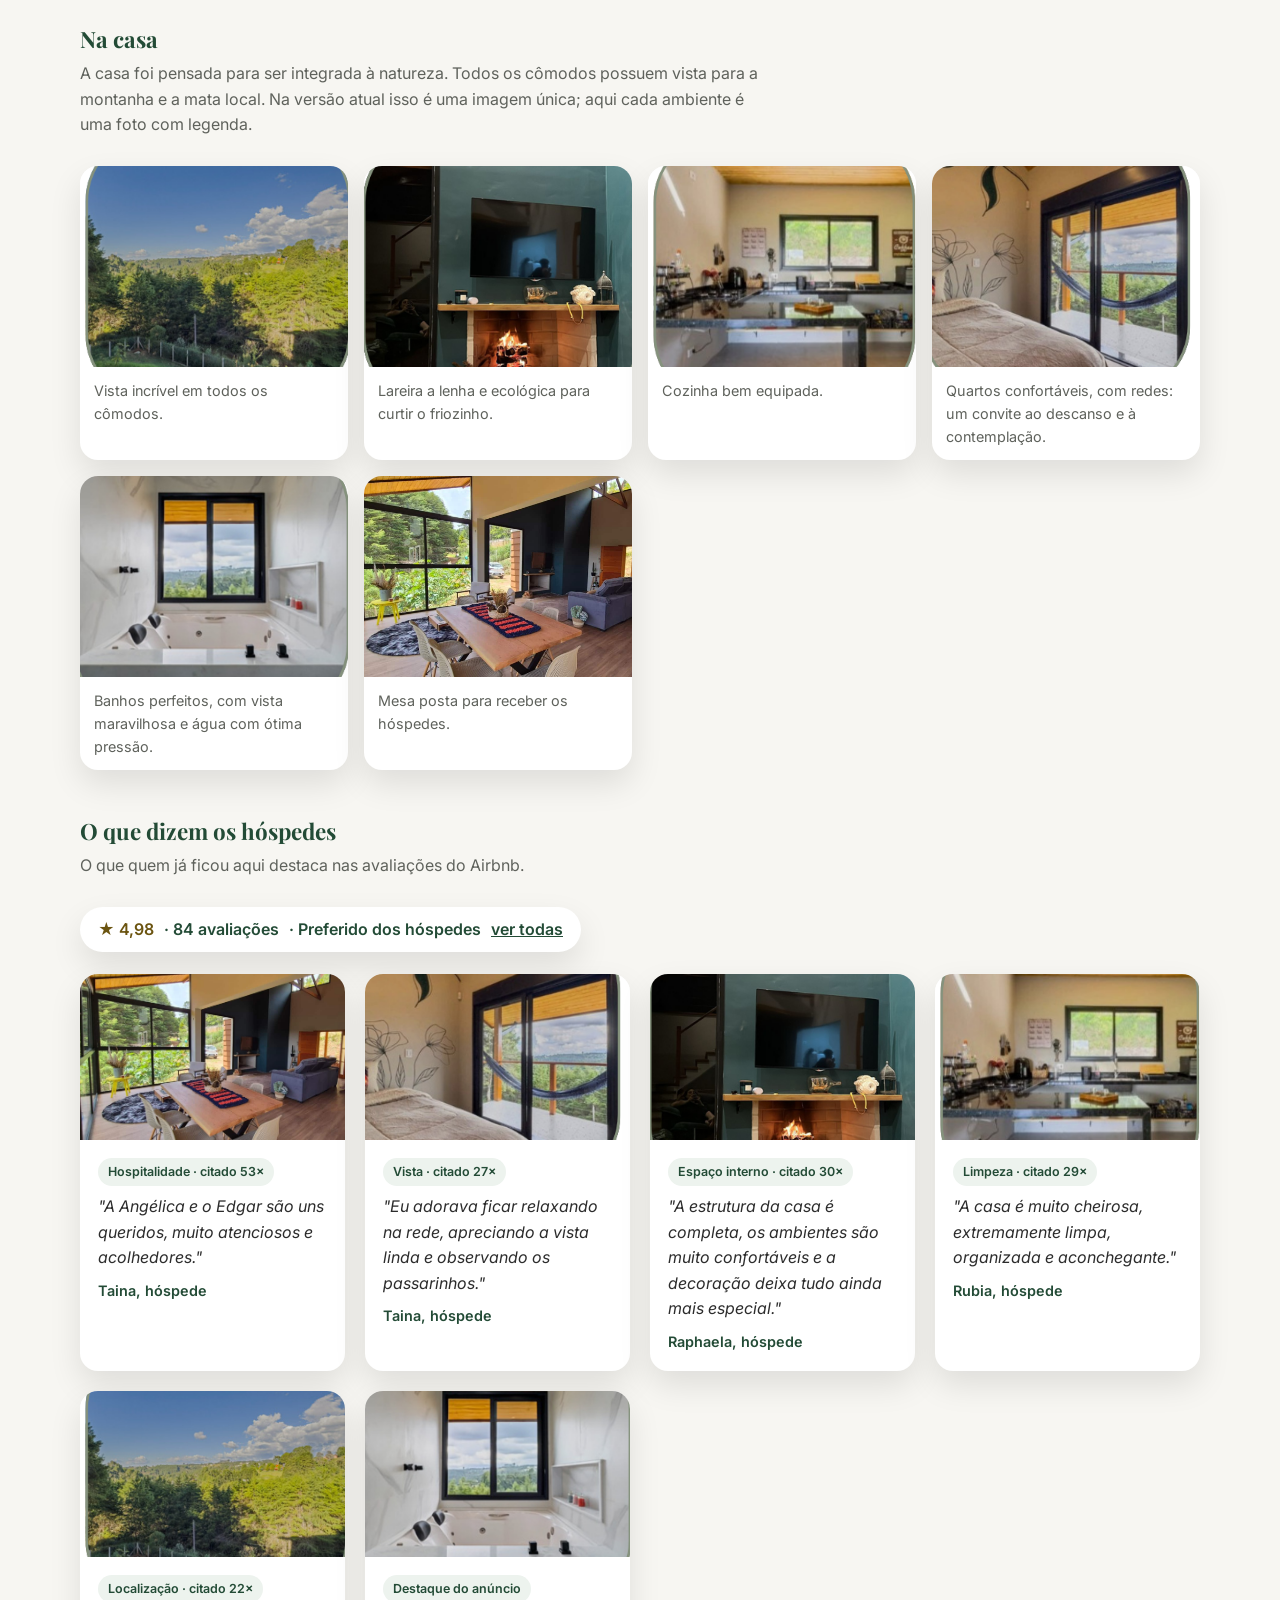
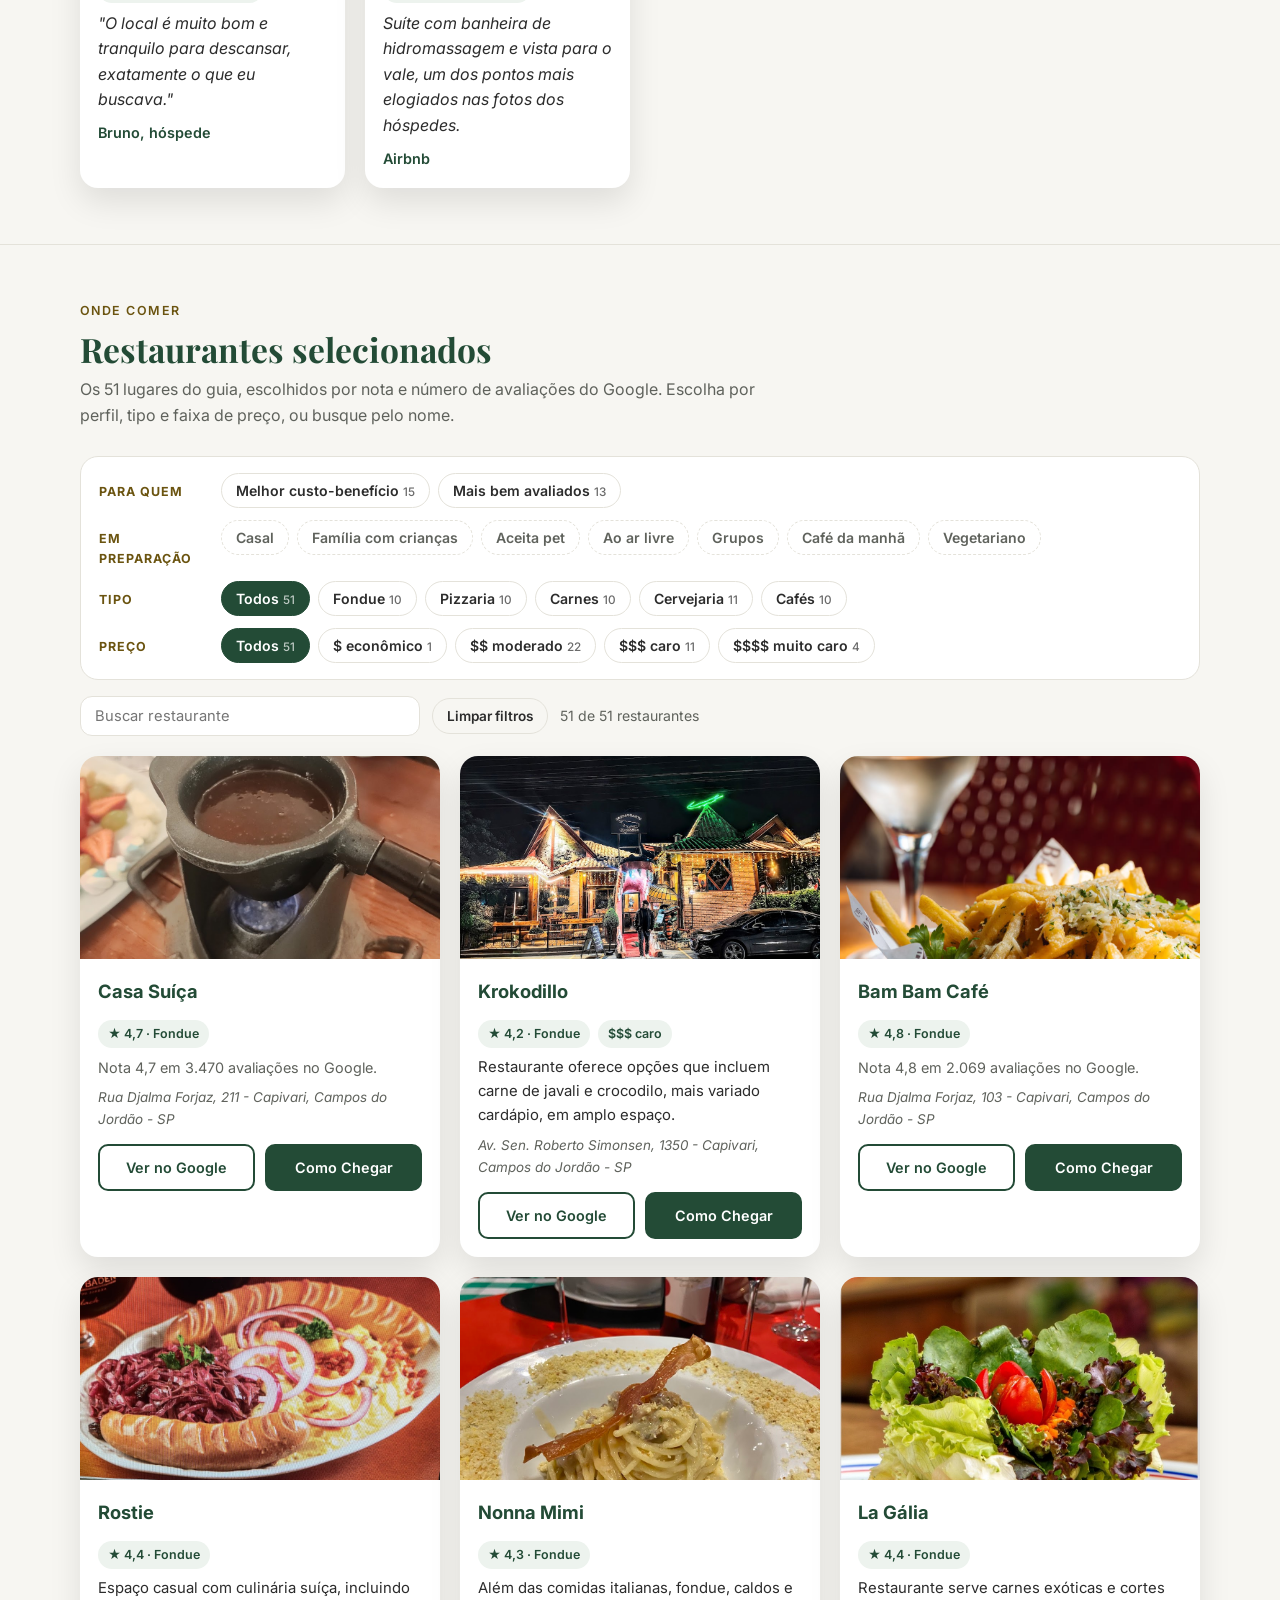
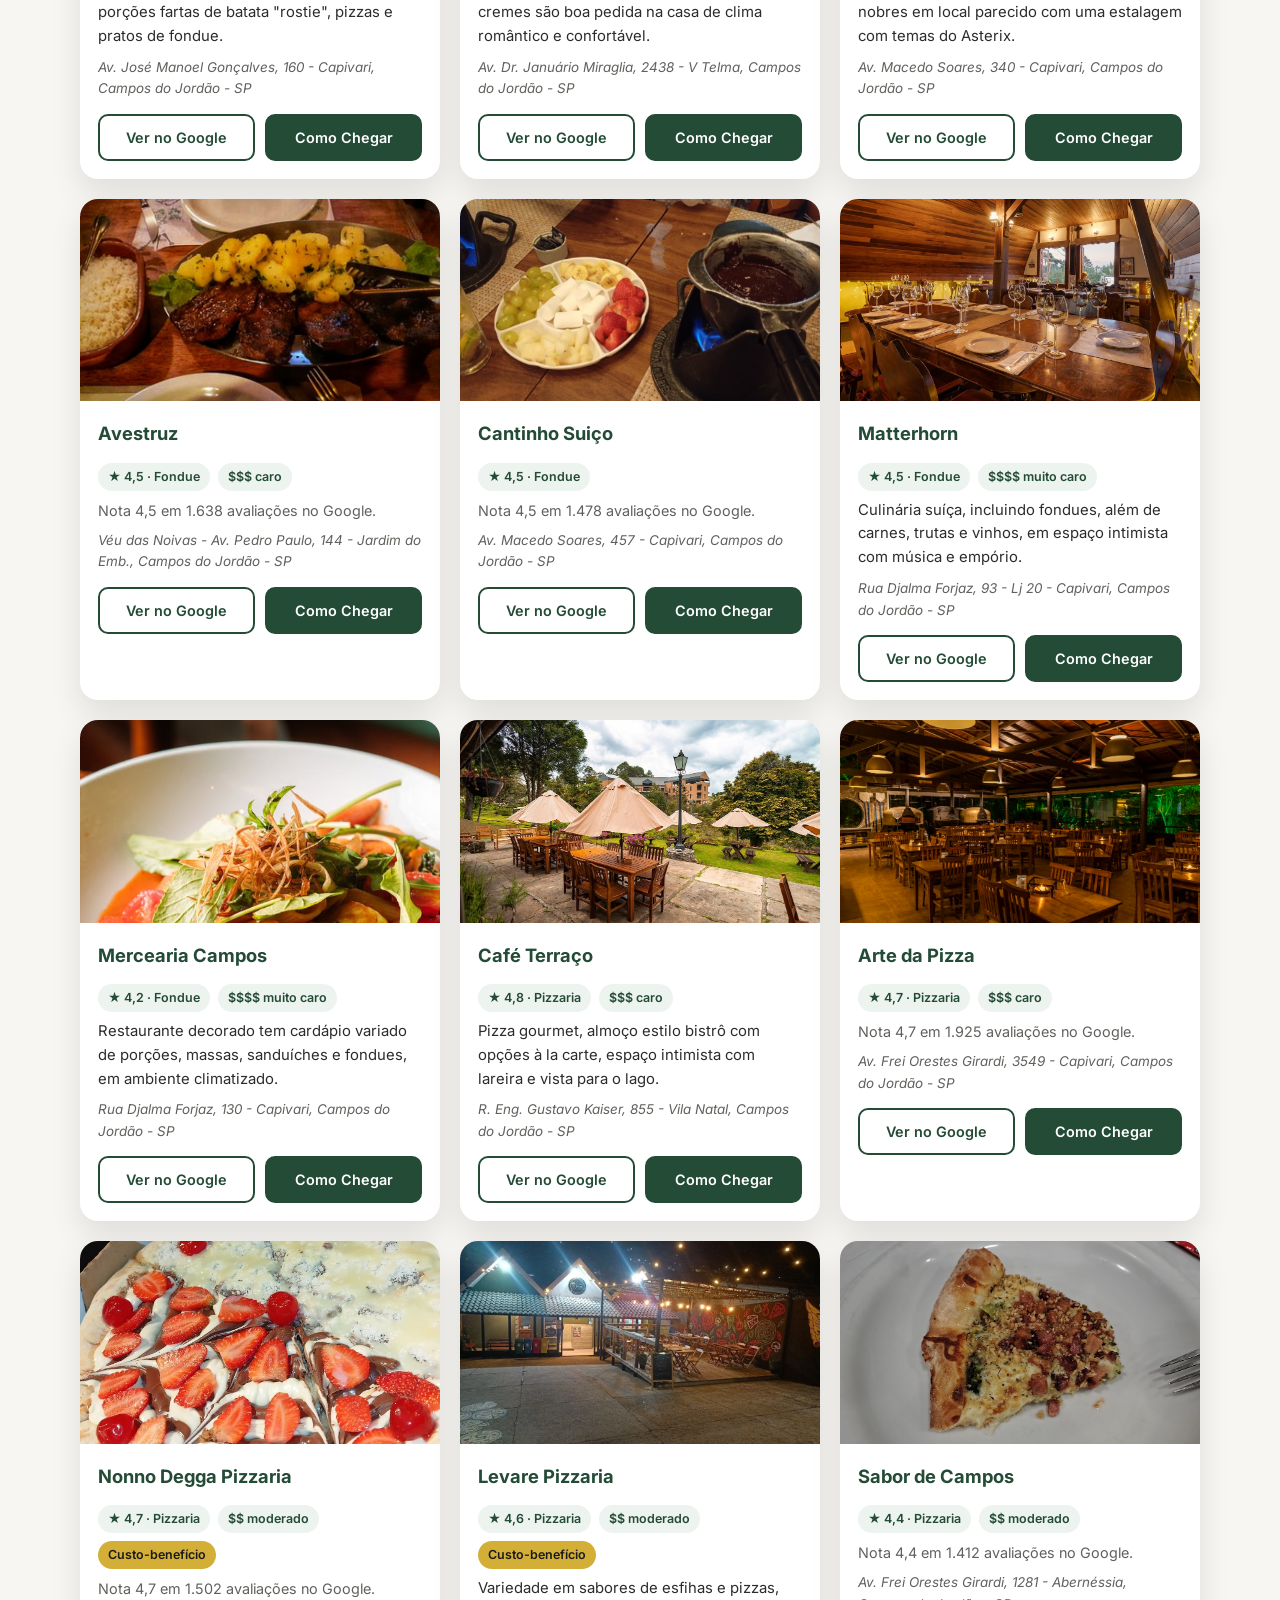
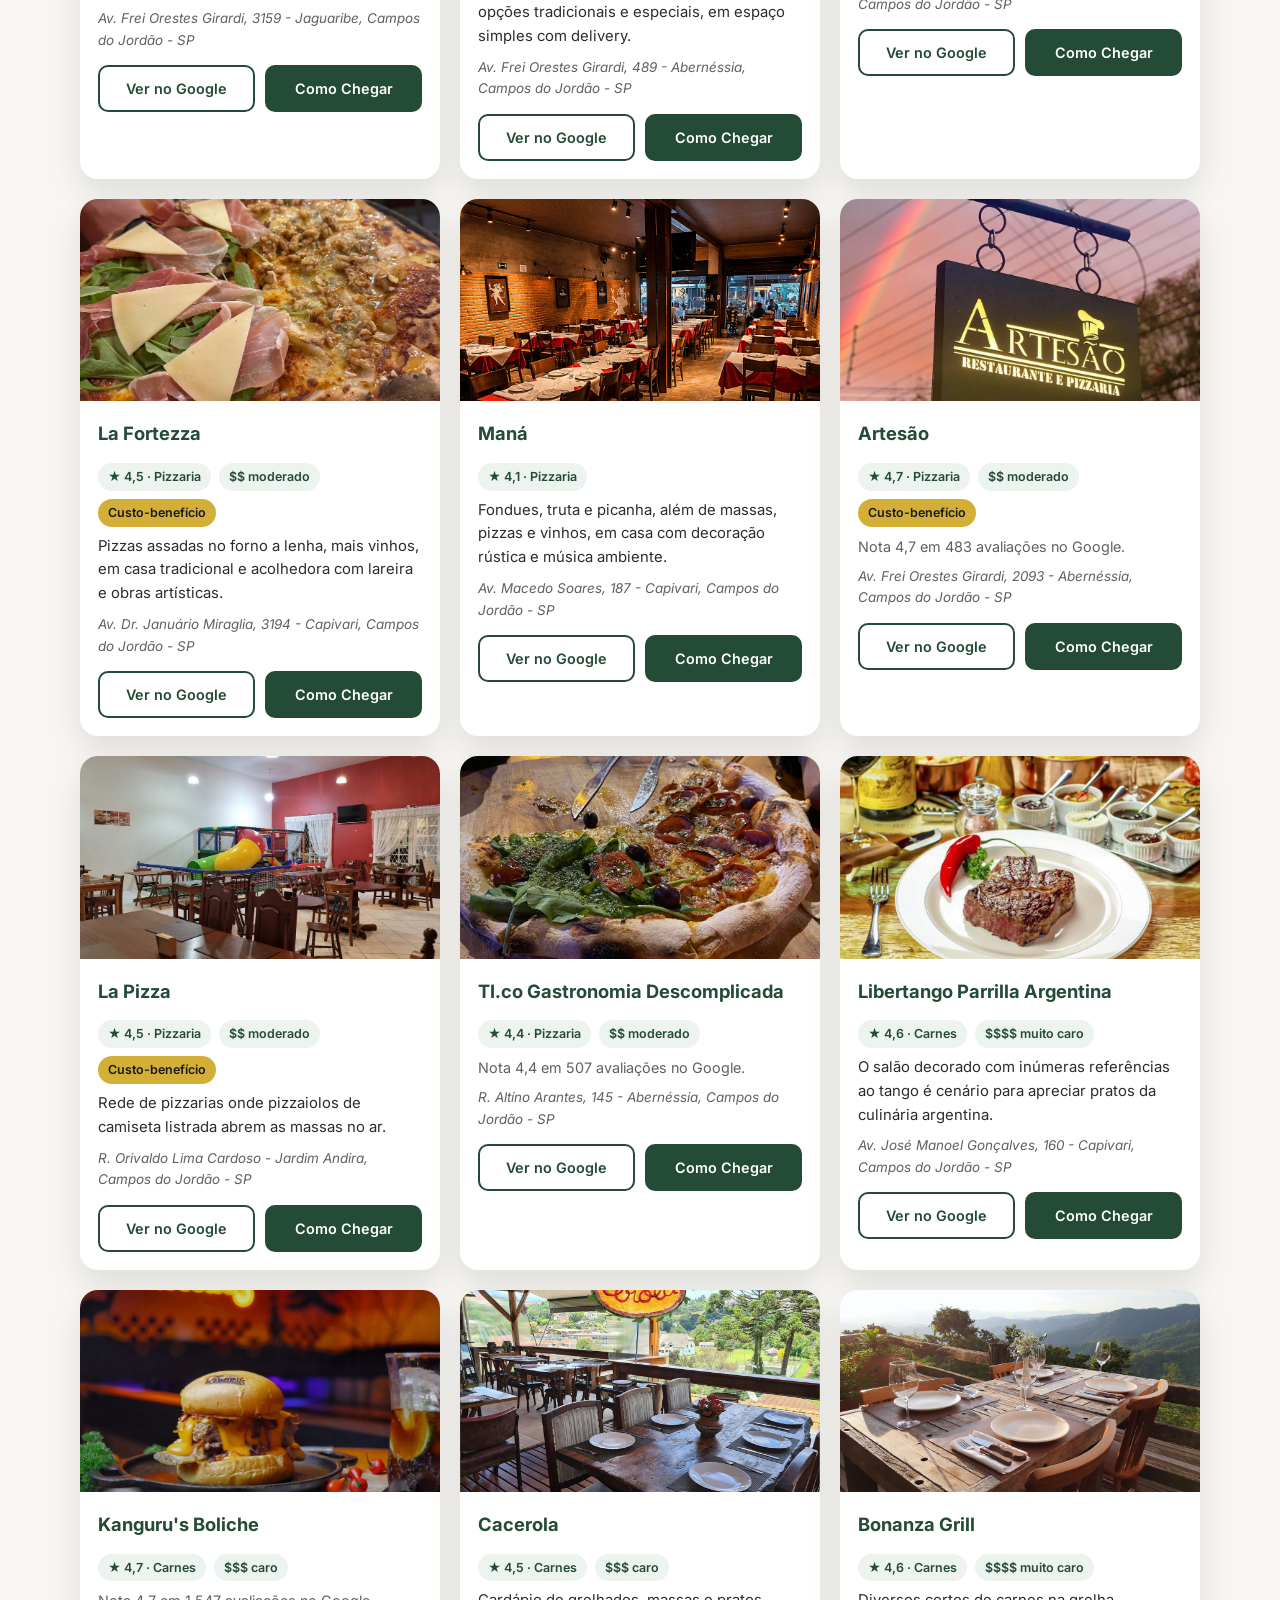
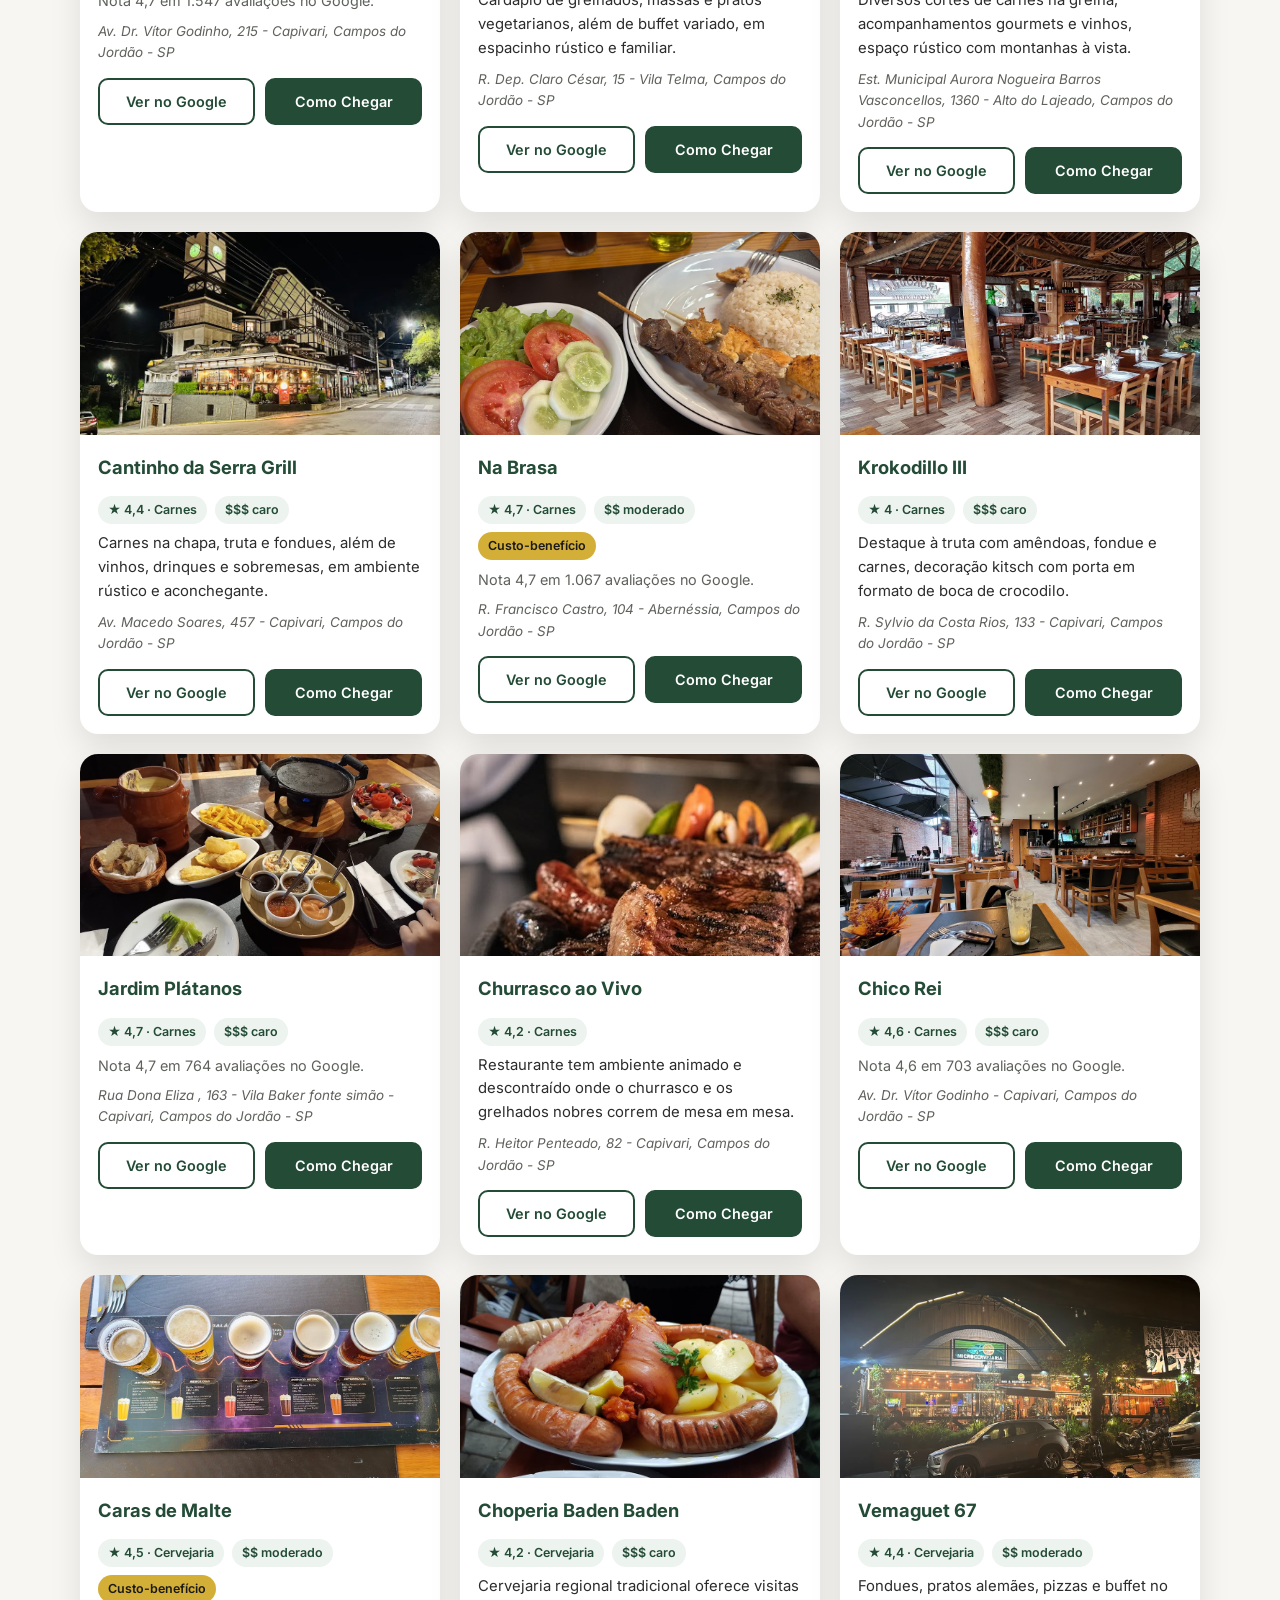
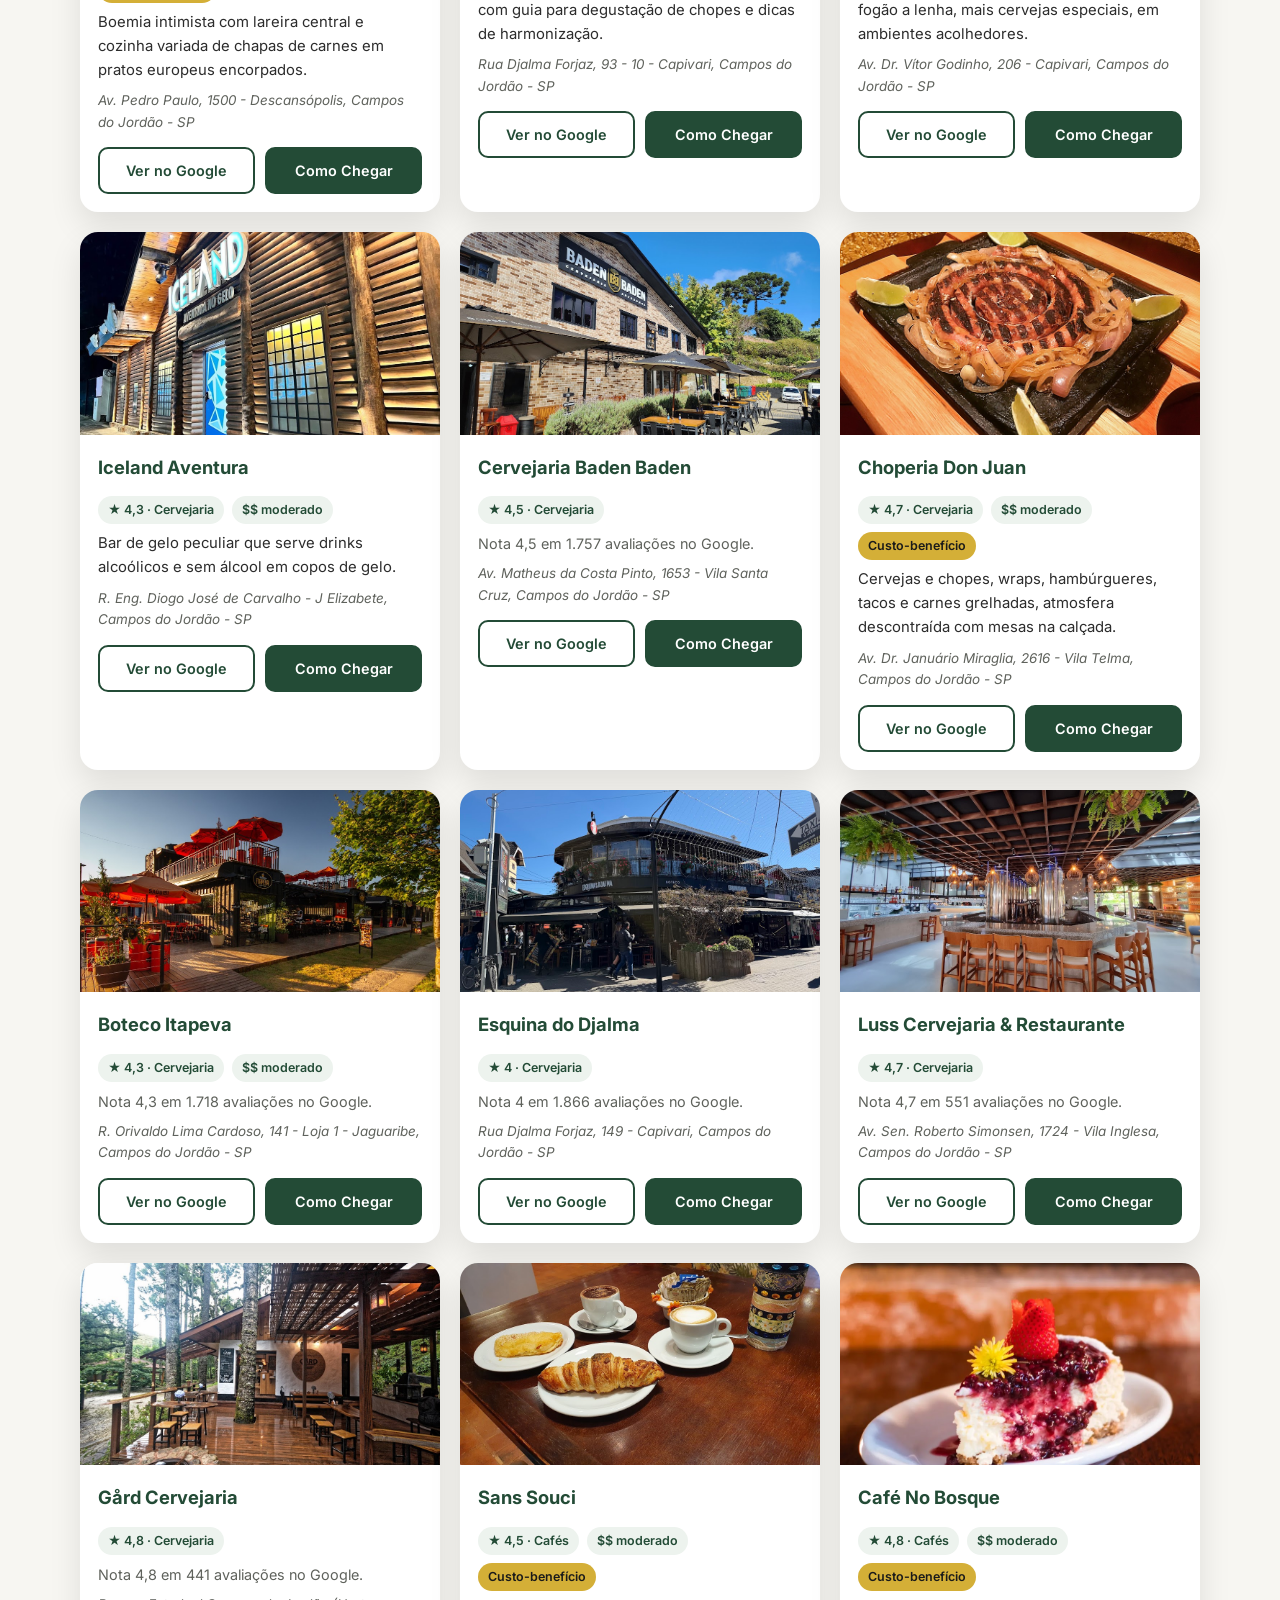
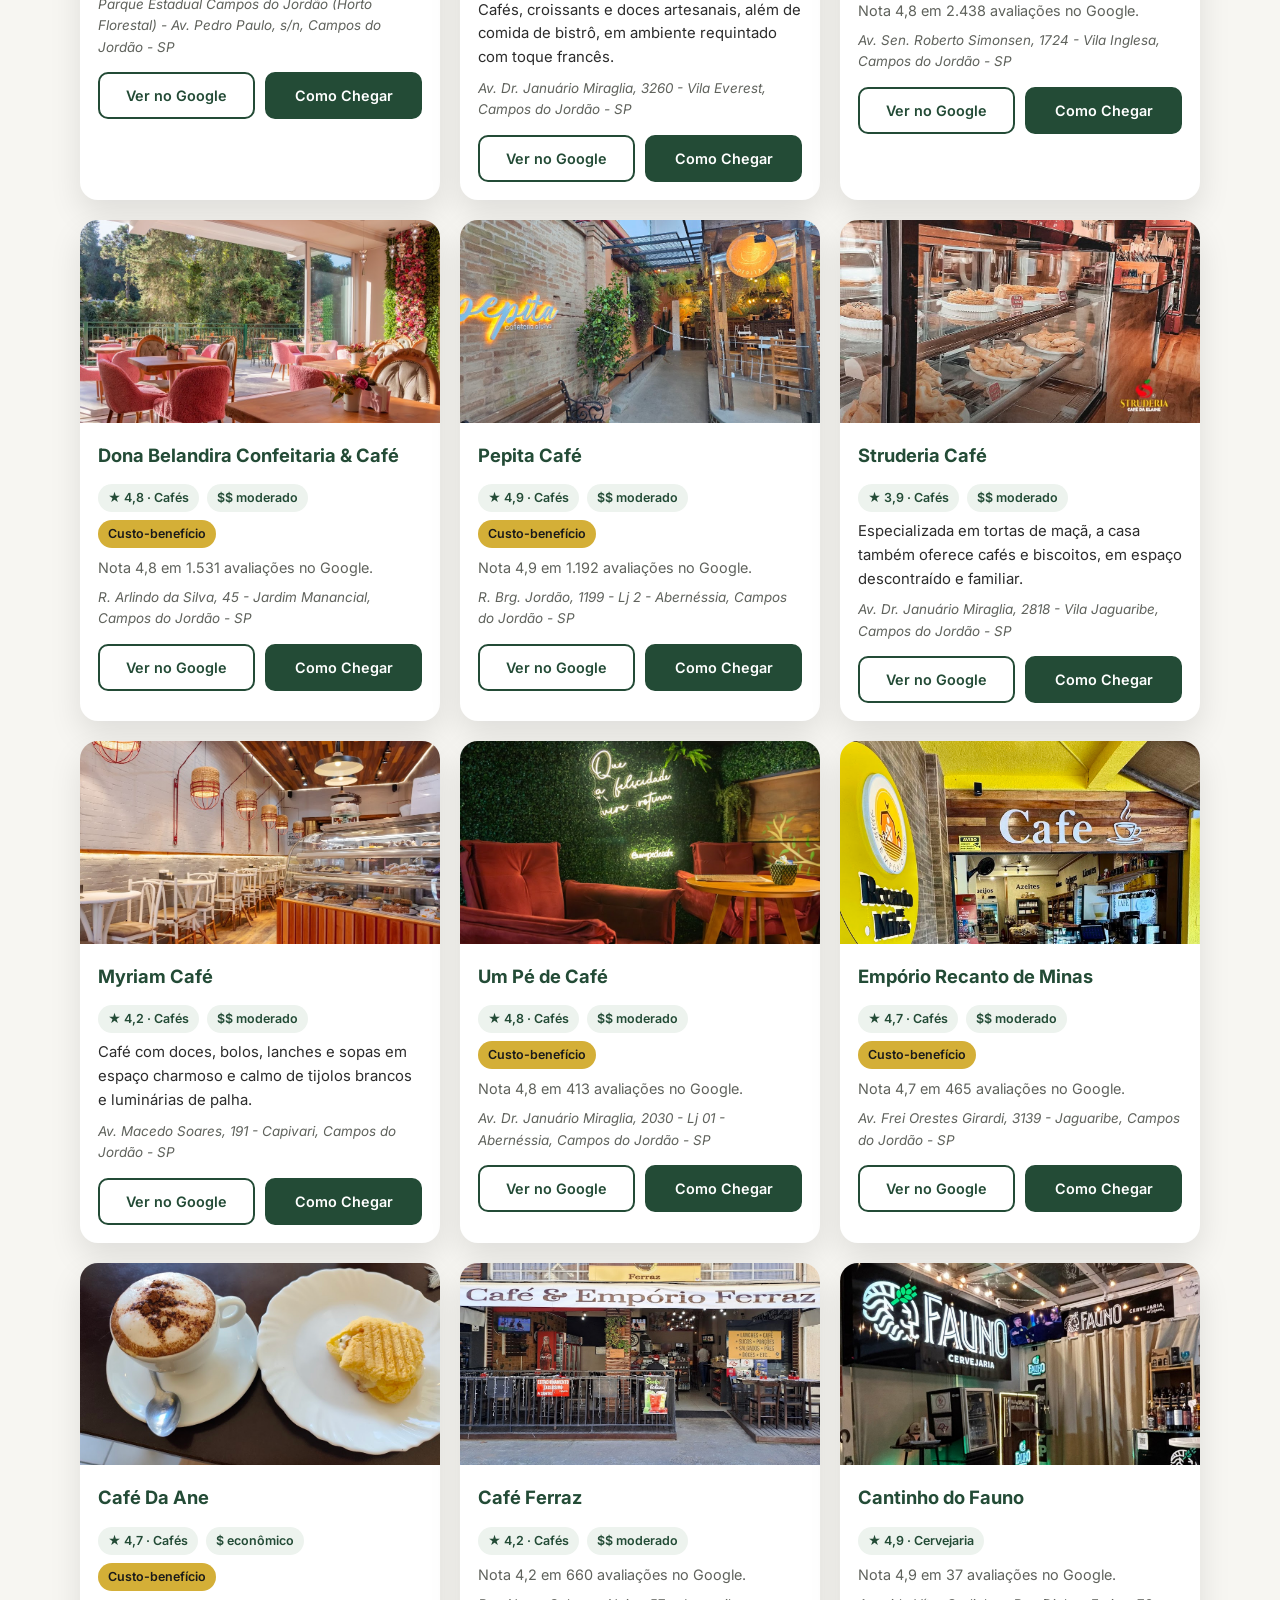
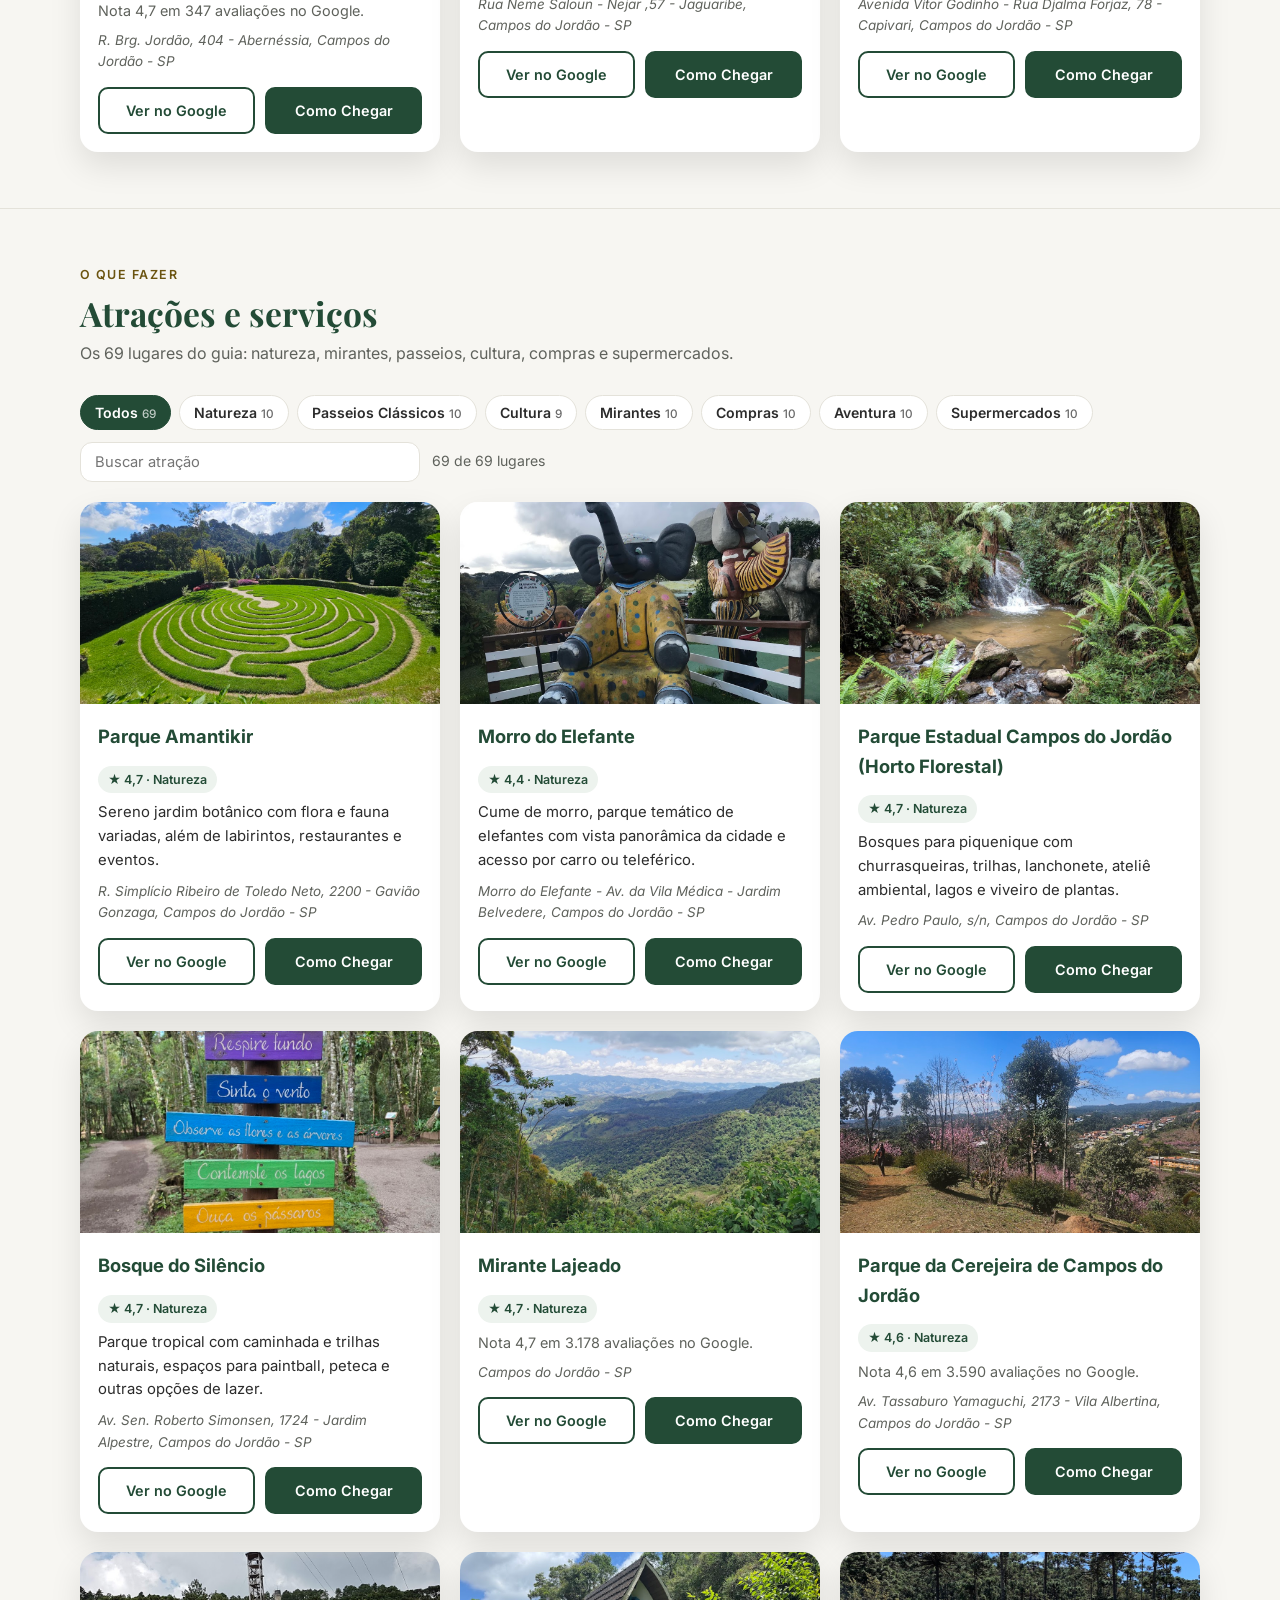
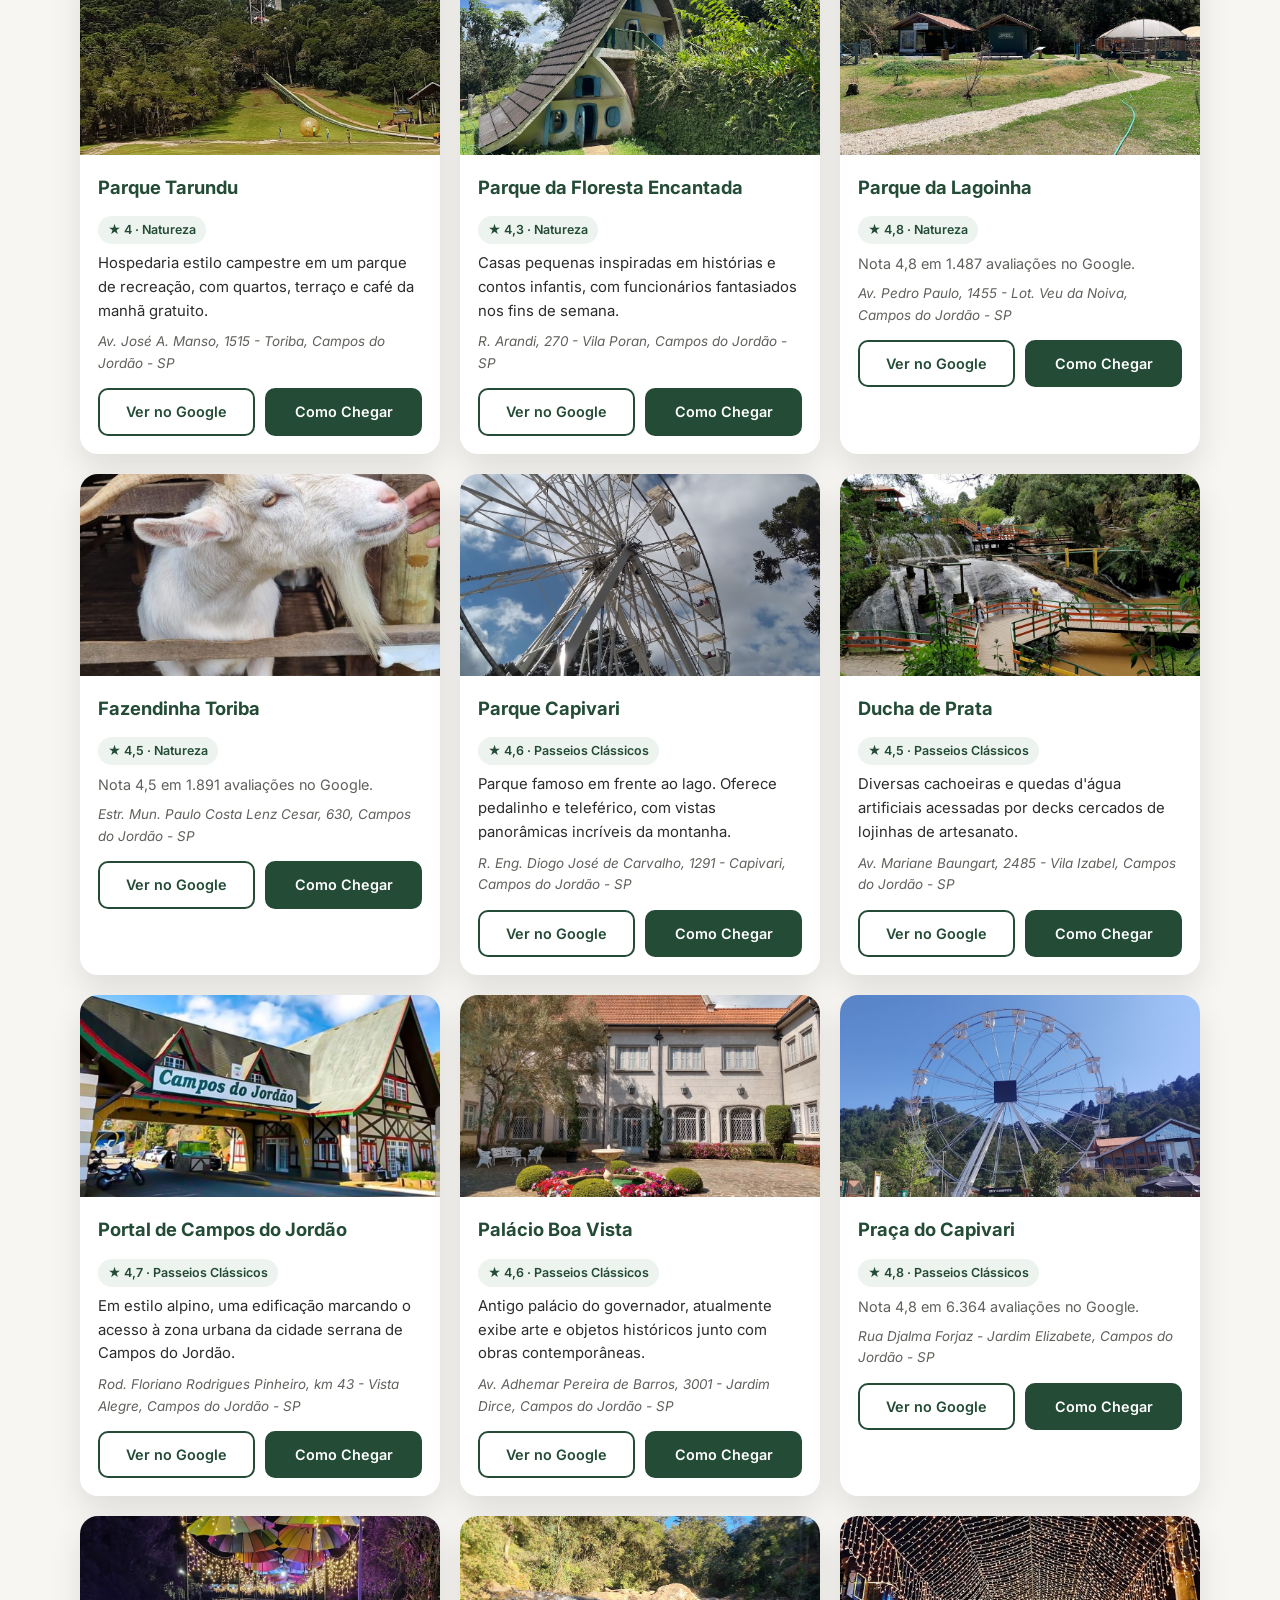
==== commit 200627a8: "v2: filtros em cascata, segmentos por atributos do Google e script de coleta (enriquecer_restaurante" ====
--- a/v2/index.html
+++ b/v2/index.html
@@ -237,6 +237,11 @@
 .clear:focus-visible{outline:3px solid var(--accent);outline-offset:2px}
 .flag{background:var(--accent)!important;color:#1a1a1a!important}
 @media (max-width:640px){.segrow{grid-template-columns:1fr;gap:6px}.seglabel{padding-top:0}}
+
+.demo{display:inline-flex;gap:8px;align-items:center;font-size:.85rem;color:var(--warn-ink);background:var(--warn-bg);padding:8px 12px;border-radius:999px;cursor:pointer}
+.demo-chip{border:1px dashed var(--accent-ink)}
+.chips button:disabled{opacity:.4;cursor:not-allowed}
+.segrow[hidden]{display:none}
 @media (max-width:760px){.hostbox{grid-template-columns:1fr}}
 </style>
 </head>
@@ -356,7 +361,8 @@
       <div class="segrow"><span class="seglabel">Preço</span><div class="chips" id="preco-chips" role="group" aria-label="Faixa de preço"></div></div>
       <div class="rule" id="rule-rest" role="status" aria-live="polite" hidden></div>
     </div>
-    <div class="tools"><input class="search" id="q-rest" type="search" placeholder="Buscar restaurante" aria-label="Buscar restaurante"><button type="button" class="clear" id="limpar-rest">Limpar filtros</button><span class="count" id="n-rest" aria-live="polite"></span></div>
+    <div class="tools"><input class="search" id="q-rest" type="search" placeholder="Buscar restaurante" aria-label="Buscar restaurante"><button type="button" class="clear" id="limpar-rest">Limpar filtros</button>
+      <span class="count" id="n-rest" aria-live="polite"></span></div>
     <div class="grid" id="grid-rest"></div>
   </div>
 </section>
@@ -463,6 +469,7 @@
     var meta='<span>★ '+esc(String(r.nota).replace(".",","))+' · '+esc(r.categoria)+'</span>';
     if(r.preco) meta+='<span>'+esc(PRECO[r.preco]||r.preco)+'</span>';
     if(tipo!=="atr" && custoBeneficio(r)) meta+='<span class="flag">Custo-benefício</span>';
+    if(r.atributos){ var n=0; Object.keys(ROTULO_ATR).forEach(function(k){ if(r.atributos[k] && n<4){ n++; meta+='<span'+(r._demo?' class="demo-chip" title="Dado de exemplo"':'')+'>'+esc(ROTULO_ATR[k])+'</span>'; } }); }
     var corpo = r.descricao ? '<p class="desc">'+esc(r.descricao)+'</p>'
       : '<p class="fact">Nota '+esc(String(r.nota).replace(".",","))+' em '+milhar(r.avaliacoes)+' avaliações no Google.</p>';
     var foto = r.foto ? '<img src="../'+esc(r.foto)+'" alt="Foto de '+esc(r.nome)+'" loading="lazy">' : "";
@@ -489,60 +496,85 @@
     }).catch(function(){ document.getElementById(gridId).innerHTML='<p class="kicker">Não foi possível carregar a lista.</p>' });
   }
 
-  // ---- restaurantes: segmentos por perfil, tipo e preco ----
+  // ---- restaurantes: segmentos por perfil, tipo e preco (filtros em cascata) ----
   var PRECO = {"$":"$ econômico","$$":"$$ moderado","$$$":"$$$ caro","$$$$":"$$$$ muito caro"};
+  var ROTULO_ATR = {aceita_pet:"Aceita pet", ao_ar_livre:"Ao ar livre", bom_para_criancas:"Bom para crianças", bom_para_grupos:"Bom para grupos", vegetariano:"Vegetariano", cafe_da_manha:"Café da manhã", aceita_reserva:"Aceita reserva"};
+  function A(r,k){ return !!(r.atributos && r.atributos[k]); }
   function custoBeneficio(r){ return r.nota>=4.5 && r.avaliacoes>=300 && (r.preco==="$"||r.preco==="$$"); }
   function maisBem(r){ return r.nota>=4.7 && r.avaliacoes>=500; }
   var SEGS = [
-    {id:"cb", nome:"Melhor custo-benefício", fn:custoBeneficio, regra:"Nota 4,5 ou mais, pelo menos 300 avaliações no Google e faixa de preço $ ou $$."},
-    {id:"top", nome:"Mais bem avaliados", fn:maisBem, regra:"Nota 4,7 ou mais e pelo menos 500 avaliações no Google."}
-  ];
-  var PEND = [
-    {id:"casal", nome:"Casal", dado:"Não existe um campo pronto no Google. Proposta: jantar + vinho ou coquetel + aceita reserva, e os anfitriões validam a lista."},
-    {id:"familia", nome:"Família com crianças", dado:"Campos do Google: bom para crianças (goodForChildren) e cardápio infantil (menuForChildren)."},
-    {id:"pet", nome:"Aceita pet", dado:"Campo do Google: aceita cães (allowsDogs)."},
-    {id:"ar", nome:"Ao ar livre", dado:"Campo do Google: mesas ao ar livre (outdoorSeating)."},
-    {id:"grupo", nome:"Grupos", dado:"Campos do Google: bom para grupos (goodForGroups) e aceita reserva (reservable)."},
-    {id:"cafe", nome:"Café da manhã", dado:"Campos do Google: serve café da manhã (servesBreakfast) e brunch (servesBrunch)."},
-    {id:"veg", nome:"Vegetariano", dado:"Campo do Google: serve comida vegetariana (servesVegetarianFood)."}
+    {id:"cb", nome:"Melhor custo-benefício", dados:false, fn:custoBeneficio, regra:"Nota 4,5 ou mais, pelo menos 300 avaliações no Google e faixa de preço $ ou $$."},
+    {id:"top", nome:"Mais bem avaliados", dados:false, fn:maisBem, regra:"Nota 4,7 ou mais e pelo menos 500 avaliações no Google."},
+    {id:"casal", nome:"Casal", dados:true, campos:"serve jantar, vinho ou coquetel, aceita reserva e cardápio infantil",
+      fn:function(r){return A(r,"jantar")&&(A(r,"vinho")||A(r,"coquetel"))&&A(r,"aceita_reserva")&&!A(r,"menu_infantil")},
+      regra:"Serve jantar, tem vinho ou coquetel, aceita reserva e não tem cardápio infantil. Regra proposta, a validar com os anfitriões."},
+    {id:"familia", nome:"Família com crianças", dados:true, campos:"bom para crianças (goodForChildren) e cardápio infantil (menuForChildren)",
+      fn:function(r){return A(r,"bom_para_criancas")||A(r,"menu_infantil")}, regra:"Bom para crianças ou com cardápio infantil, segundo o Google."},
+    {id:"pet", nome:"Aceita pet", dados:true, campos:"aceita cães (allowsDogs)", fn:function(r){return A(r,"aceita_pet")}, regra:"O Google informa que aceita cães."},
+    {id:"ar", nome:"Ao ar livre", dados:true, campos:"mesas ao ar livre (outdoorSeating)", fn:function(r){return A(r,"ao_ar_livre")}, regra:"O Google informa que tem mesas ao ar livre."},
+    {id:"grupo", nome:"Grupos", dados:true, campos:"bom para grupos (goodForGroups)", fn:function(r){return A(r,"bom_para_grupos")}, regra:"O Google informa que é bom para grupos."},
+    {id:"cafe", nome:"Café da manhã", dados:true, campos:"serve café da manhã (servesBreakfast) e brunch (servesBrunch)", fn:function(r){return A(r,"cafe_da_manha")||A(r,"brunch")}, regra:"Serve café da manhã ou brunch, segundo o Google."},
+    {id:"veg", nome:"Vegetariano", dados:true, campos:"serve comida vegetariana (servesVegetarianFood)", fn:function(r){return A(r,"vegetariano")}, regra:"O Google informa que serve comida vegetariana."}
   ];
   function restaurantes(){
-    fetch("restaurantes.json").then(function(r){return r.json()}).then(function(dados){
+    fetch("../restaurantes.json").then(function(r){return r.json()}).then(function(dados){
       var grid=document.getElementById("grid-rest"), q=document.getElementById("q-rest"), n=document.getElementById("n-rest"), regra=document.getElementById("rule-rest");
-      var st={seg:null, pend:null, tipo:"Todos", preco:"Todos"};
-      function chip(box,id,rotulo,qtd,cls,handler){
-        var b=document.createElement("button"); b.type="button"; b.dataset.c=id; if(cls) b.className=cls;
-        b.innerHTML=esc(rotulo)+(qtd!=null?" <small>"+qtd+"</small>":""); b.addEventListener("click",function(){handler(id)}); box.appendChild(b); return b;
+      var boxSeg=document.getElementById("seg-chips"), boxPend=document.getElementById("seg-pend"), boxTipo=document.getElementById("tipo-chips"), boxPreco=document.getElementById("preco-chips");
+      var st={segs:[], pend:null, tipo:"Todos", preco:"Todos"};
+      var semPreco=dados.filter(function(d){return !d.preco}).length;
+      var cats=[]; dados.forEach(function(d){ if(cats.indexOf(d.categoria)<0) cats.push(d.categoria) });
+      function temDados(){ return dados.some(function(d){return d.atributos && Object.keys(d.atributos).length}) }
+      function passa(d,e){
+        var t=(q.value||"").toLowerCase();
+        for(var i=0;i<e.segs.length;i++){ var g=SEGS.filter(function(x){return x.id===e.segs[i]})[0]; if(!g.fn(d)) return false; }
+        return (e.tipo==="Todos"||d.categoria===e.tipo) && (e.preco==="Todos"||d.preco===e.preco) && (!t||(d.nome+" "+(d.endereco||"")).toLowerCase().indexOf(t)>=0);
       }
-      var boxSeg=document.getElementById("seg-chips"), boxPend=document.getElementById("seg-pend"), boxTipo=document.getElementById("tipo-chips"), boxPreco=document.getElementById("preco-chips");
-      SEGS.forEach(function(g){ chip(boxSeg,g.id,g.nome,dados.filter(g.fn).length,"",function(id){ st.seg = st.seg===id?null:id; st.pend=null; desenha() }) });
-      PEND.forEach(function(g){ chip(boxPend,g.id,g.nome,null,"pend",function(id){ st.pend = st.pend===id?null:id; st.seg=null; desenha() }) });
-      var cats=[]; dados.forEach(function(d){ if(cats.indexOf(d.categoria)<0) cats.push(d.categoria) });
-      chip(boxTipo,"Todos","Todos",dados.length,"",function(id){st.tipo=id;desenha()});
-      cats.forEach(function(c){ chip(boxTipo,c,c,dados.filter(function(d){return d.categoria===c}).length,"",function(id){st.tipo=id;desenha()}) });
-      chip(boxPreco,"Todos","Todos",dados.length,"",function(id){st.preco=id;desenha()});
-      ["$","$$","$$$","$$$$"].forEach(function(p){ chip(boxPreco,p,PRECO[p],dados.filter(function(d){return d.preco===p}).length,"",function(id){st.preco=id;desenha()}) });
-      var semPreco=dados.filter(function(d){return !d.preco}).length;
+      function conta(e){ return dados.filter(function(d){return passa(d,e)}).length }
+      function copia(o){ return {segs:o.segs.slice(), tipo:o.tipo, preco:o.preco} }
+      function chip(id,rotulo,qtd,ativo,cls,off){
+        return '<button type="button" data-c="'+esc(id)+'" aria-pressed="'+(ativo?"true":"false")+'"'+(cls?' class="'+cls+'"':"")+(off?' disabled':"")+'>'+esc(rotulo)+(qtd!=null?' <small>'+qtd+'</small>':"")+'</button>';
+      }
+      function monta(){
+        var com=temDados(), h="", hp="";
+        SEGS.forEach(function(g){
+          var ativo=st.segs.indexOf(g.id)>=0;
+          if(g.dados && !com){ hp+=chip(g.id,g.nome,null,st.pend===g.id,"pend",false); return; }
+          var e=copia(st); if(!ativo) e.segs.push(g.id);
+          var qtd=conta(e);
+          h+=chip(g.id,g.nome,qtd,ativo,"",(!ativo && qtd===0));
+        });
+        boxSeg.innerHTML=h; boxPend.innerHTML=hp; boxPend.parentNode.hidden=!hp;
+        var th=chip("Todos","Todos",conta({segs:st.segs,tipo:"Todos",preco:st.preco}),st.tipo==="Todos","",false);
+        cats.forEach(function(c){ var qtd=conta({segs:st.segs,tipo:c,preco:st.preco}); th+=chip(c,c,qtd,st.tipo===c,"",(st.tipo!==c&&qtd===0)); });
+        boxTipo.innerHTML=th;
+        var ph=chip("Todos","Todos",conta({segs:st.segs,tipo:st.tipo,preco:"Todos"}),st.preco==="Todos","",false);
+        ["$","$$","$$$","$$$$"].forEach(function(p){ var qtd=conta({segs:st.segs,tipo:st.tipo,preco:p}); ph+=chip(p,PRECO[p],qtd,st.preco===p,"",(st.preco!==p&&qtd===0)); });
+        boxPreco.innerHTML=ph;
+      }
       function desenha(){
-        var t=(q.value||"").toLowerCase();
-        var seg=SEGS.filter(function(g){return g.id===st.seg})[0];
-        var f=dados.filter(function(d){
-          return (!seg||seg.fn(d)) && (st.tipo==="Todos"||d.categoria===st.tipo) && (st.preco==="Todos"||d.preco===st.preco) && (!t||(d.nome+" "+(d.endereco||"")).toLowerCase().indexOf(t)>=0);
-        });
-        if(seg){ f.sort(function(a,b){ return b.nota-a.nota || b.avaliacoes-a.avaliacoes }); }
-        grid.innerHTML=f.length?f.map(function(d){return cartao(d)}).join(""):'<p class="kicker">Nenhum restaurante com essa combinação.</p>';
-        n.textContent=f.length+" de "+dados.length+" restaurantes";
-        document.querySelectorAll("#seg-chips button").forEach(function(b){b.setAttribute("aria-pressed",b.dataset.c===st.seg?"true":"false")});
-        document.querySelectorAll("#seg-pend button").forEach(function(b){b.setAttribute("aria-pressed",b.dataset.c===st.pend?"true":"false")});
-        document.querySelectorAll("#tipo-chips button").forEach(function(b){b.setAttribute("aria-pressed",b.dataset.c===st.tipo?"true":"false")});
-        document.querySelectorAll("#preco-chips button").forEach(function(b){b.setAttribute("aria-pressed",b.dataset.c===st.preco?"true":"false")});
-        var p=PEND.filter(function(g){return g.id===st.pend})[0];
-        if(seg){ regra.hidden=false; regra.innerHTML="<strong>Como escolhemos:</strong> "+esc(seg.regra)+" Os "+semPreco+" lugares sem faixa de preço no Google ficam fora do custo-benefício." }
-        else if(p){ regra.hidden=false; regra.innerHTML="<strong>"+esc(p.nome)+" ainda não está disponível.</strong> "+esc(p.dado)+" Falta coletar esse dado de cada restaurante; os cartões abaixo seguem sem esse filtro." }
-        else { regra.hidden=true; regra.innerHTML="" }
+        monta();
+        var pendSel=SEGS.filter(function(g){return g.id===st.pend})[0];
+        var avisos=[];
+        if(pendSel){
+          grid.innerHTML='<p class="kicker">O segmento "'+esc(pendSel.nome)+'" ainda não tem dados, por isso nenhum restaurante é listado. Escolha outro filtro.</p>';
+          n.textContent="0 de "+dados.length+" restaurantes";
+          avisos.push("<strong>"+esc(pendSel.nome)+" ainda não está disponível.</strong> Falta coletar do Google: "+esc(pendSel.campos)+".");
+        } else {
+          var f=dados.filter(function(d){return passa(d,st)});
+          if(st.segs.length){ f.sort(function(a,b){ return b.nota-a.nota || b.avaliacoes-a.avaliacoes }); }
+          grid.innerHTML=f.length?f.map(function(d){return cartao(d)}).join(""):'<p class="kicker">Nenhum restaurante com essa combinação. Tire um filtro para ver mais opções.</p>';
+          n.textContent=f.length+" de "+dados.length+" restaurantes";
+          st.segs.forEach(function(id){ var g=SEGS.filter(function(x){return x.id===id})[0]; avisos.push("<strong>"+esc(g.nome)+":</strong> "+esc(g.regra)+(id==="cb"?" Os "+semPreco+" lugares sem faixa de preço no Google ficam de fora.":"")); });
+        }
+        regra.hidden=!avisos.length; regra.innerHTML=avisos.join("<br>");
       }
+      function clique(box,fn){ box.addEventListener("click",function(ev){ var b=ev.target.closest("button"); if(!b||b.disabled) return; fn(b.dataset.c); desenha(); }); }
+      clique(boxSeg,function(id){ st.pend=null; var i=st.segs.indexOf(id); if(i>=0) st.segs.splice(i,1); else st.segs.push(id); });
+      clique(boxPend,function(id){ st.pend = st.pend===id?null:id; st.segs=[]; });
+      clique(boxTipo,function(id){ st.tipo=id; });
+      clique(boxPreco,function(id){ st.preco=id; });
       q.addEventListener("input",desenha);
-      document.getElementById("limpar-rest").addEventListener("click",function(){ st={seg:null,pend:null,tipo:"Todos",preco:"Todos"}; q.value=""; desenha() });
+      document.getElementById("limpar-rest").addEventListener("click",function(){ st={segs:[],pend:null,tipo:"Todos",preco:"Todos"}; q.value=""; desenha() });
       desenha();
     }).catch(function(){ document.getElementById("grid-rest").innerHTML='<p class="kicker">Não foi possível carregar a lista.</p>' });
   }
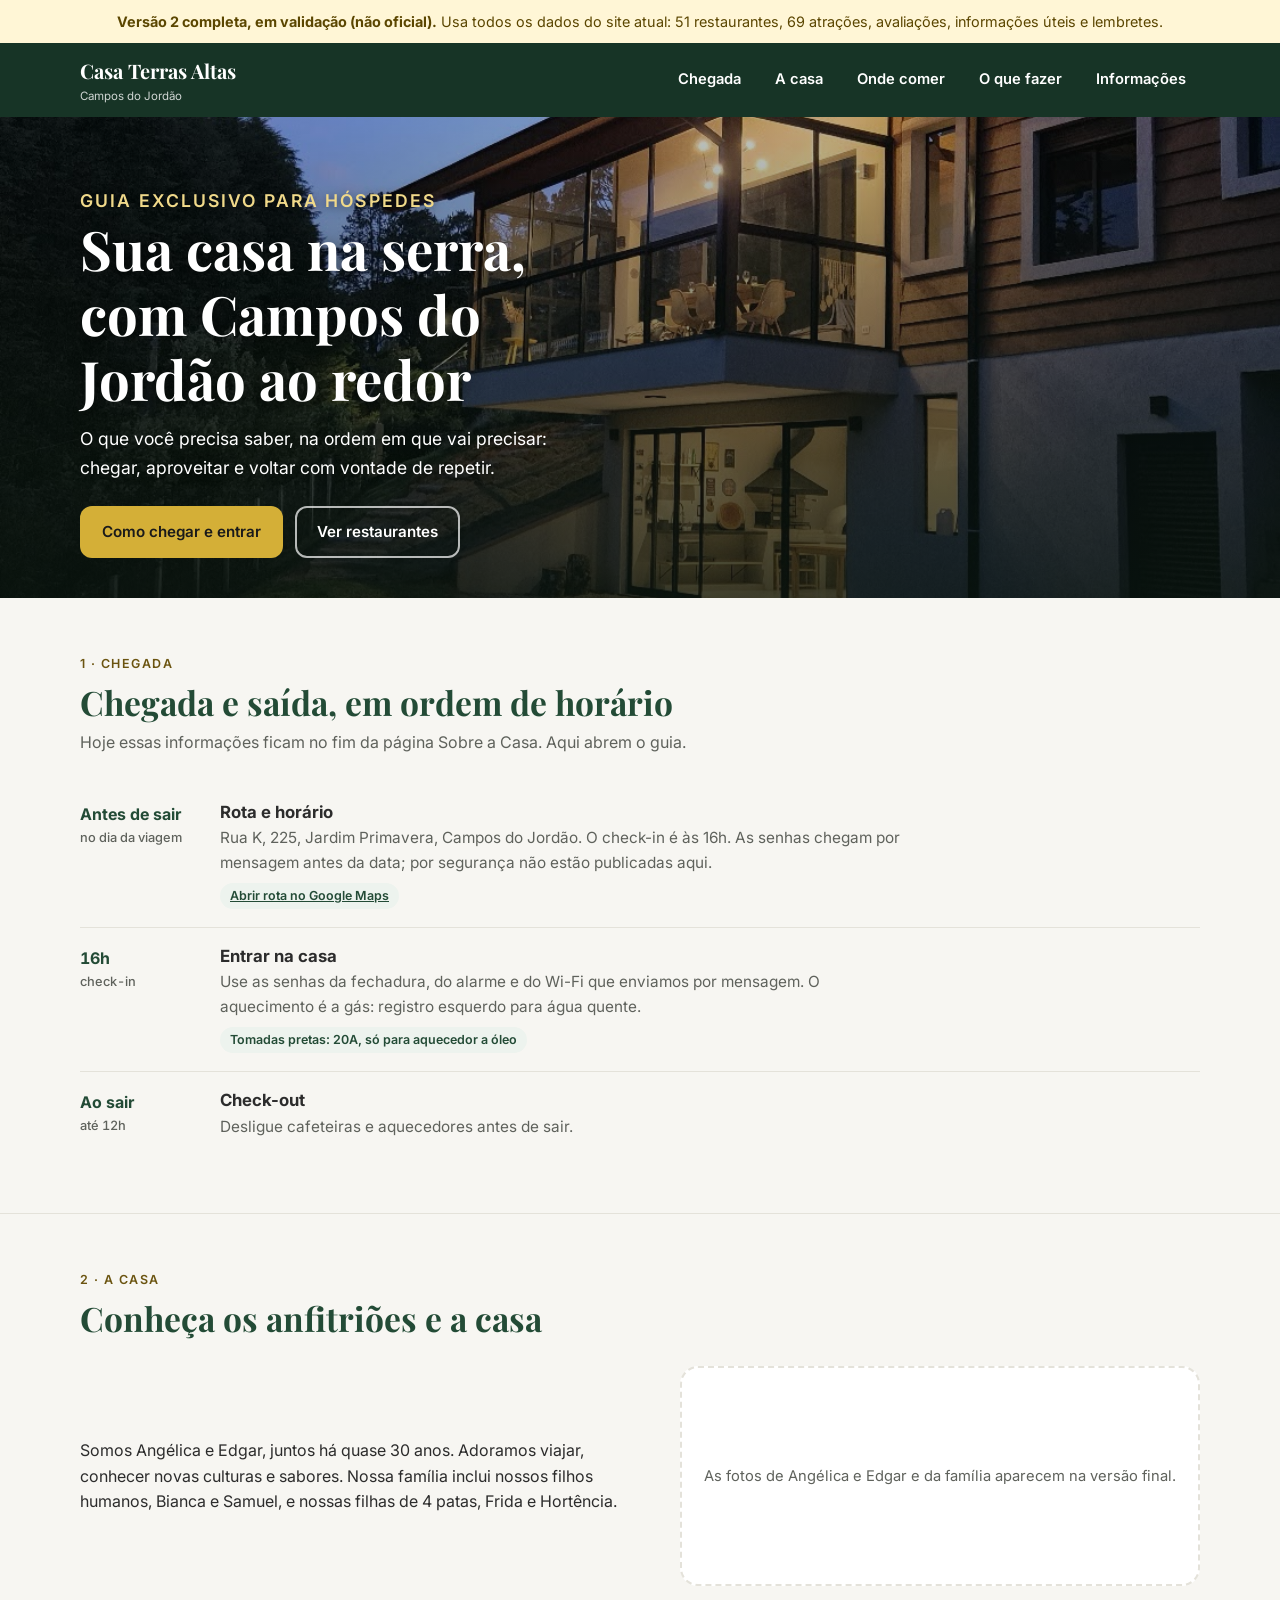
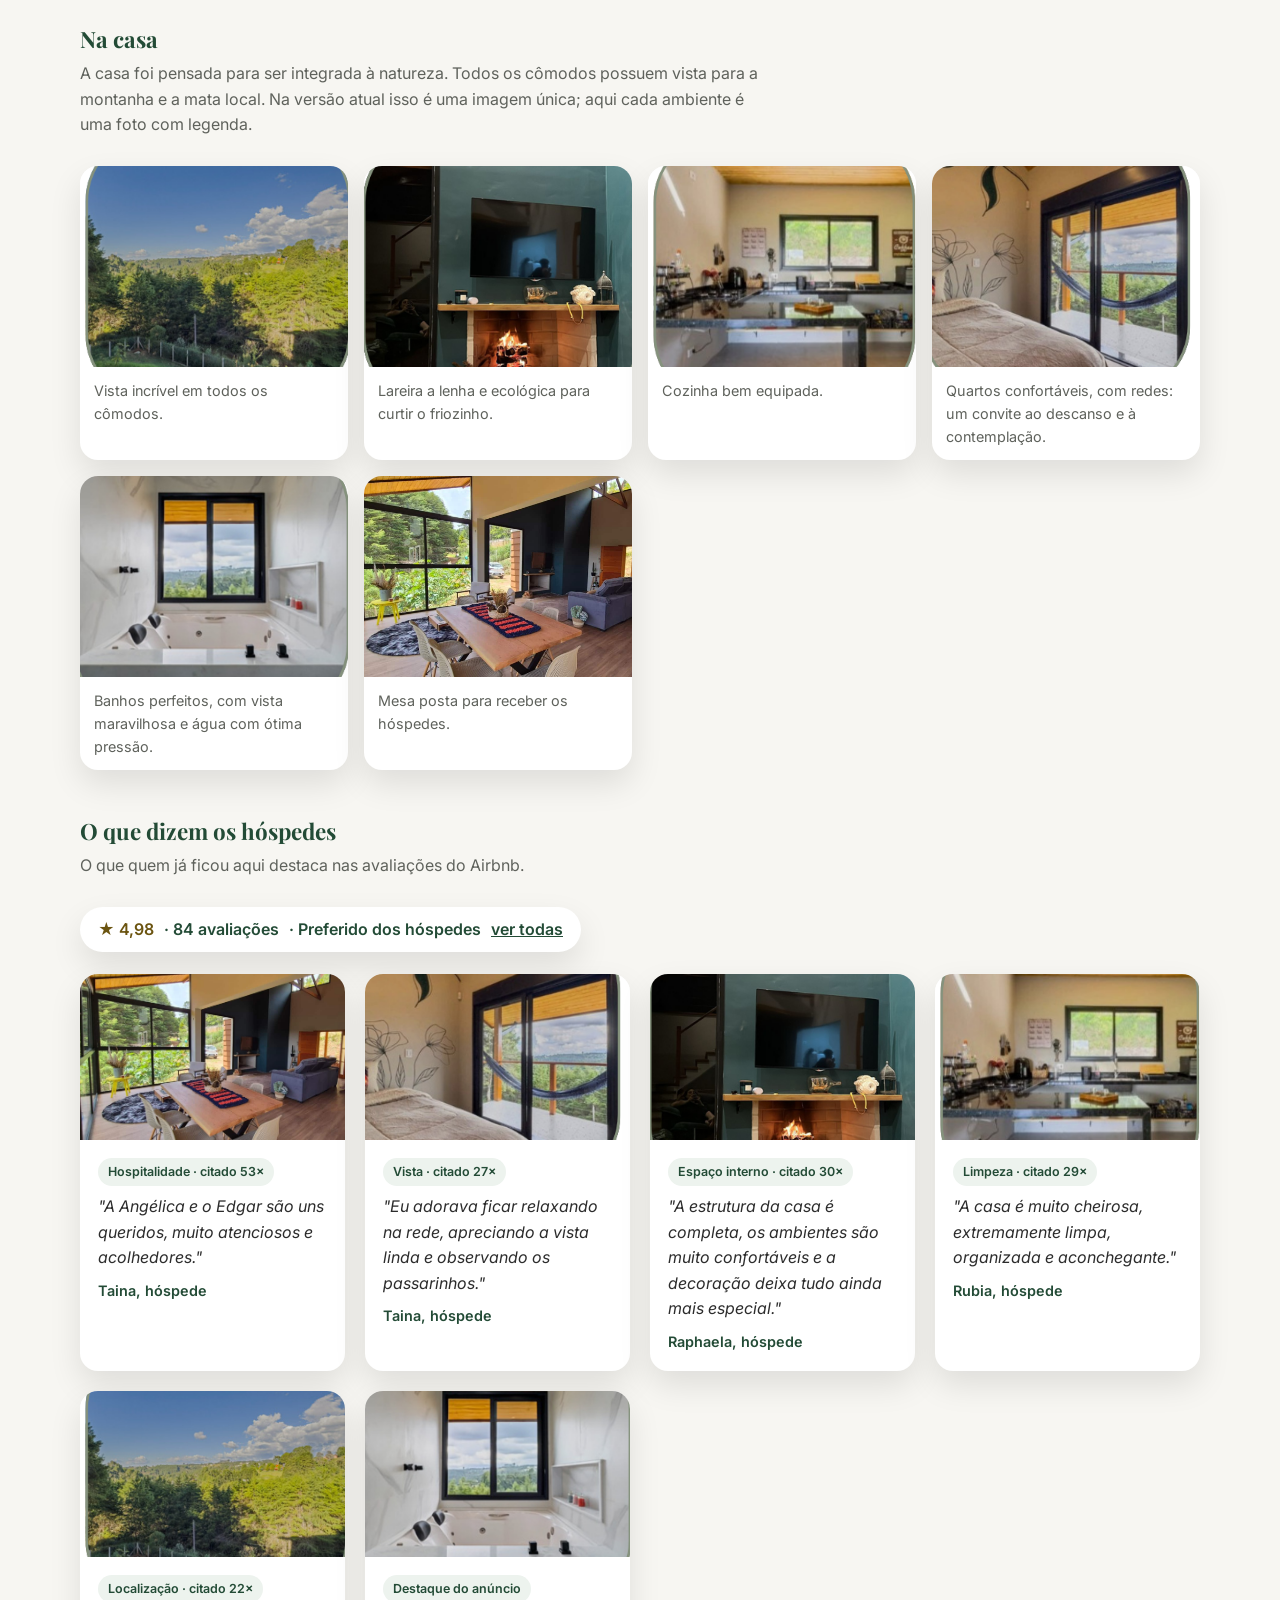
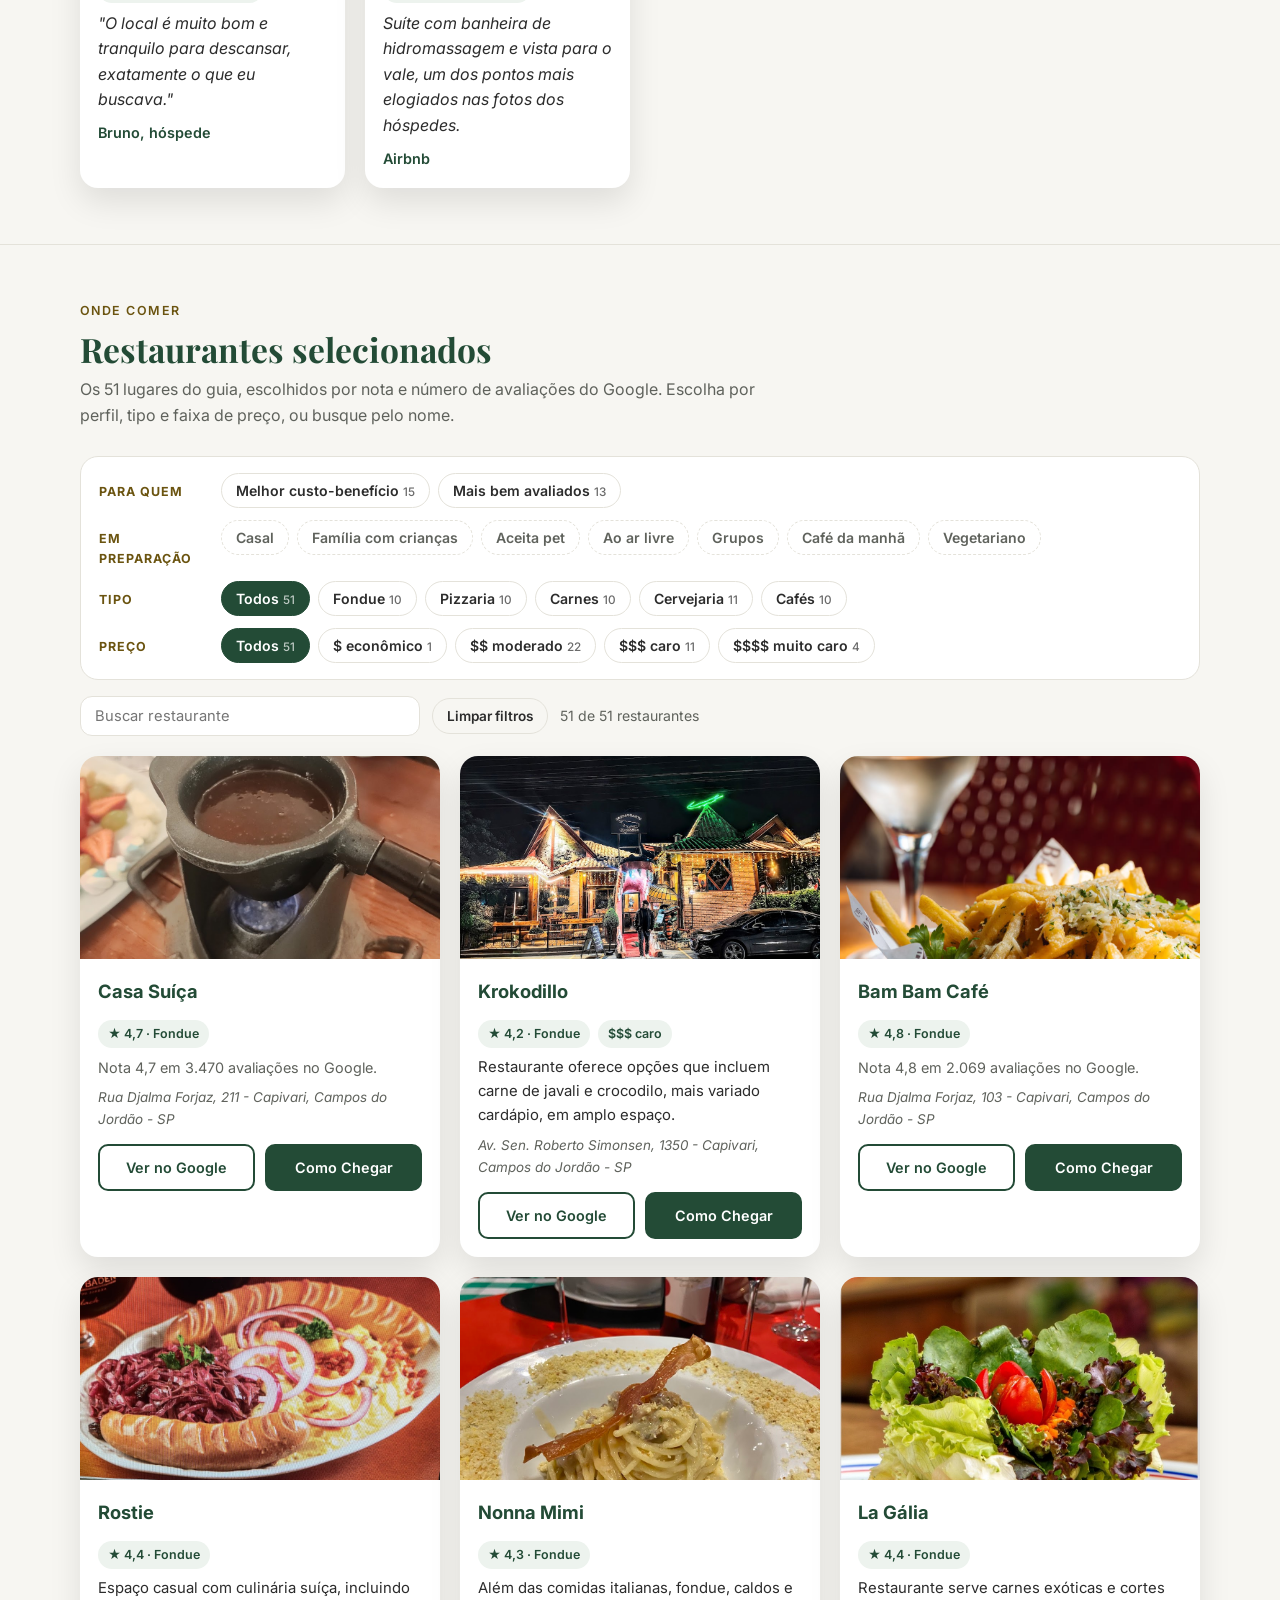
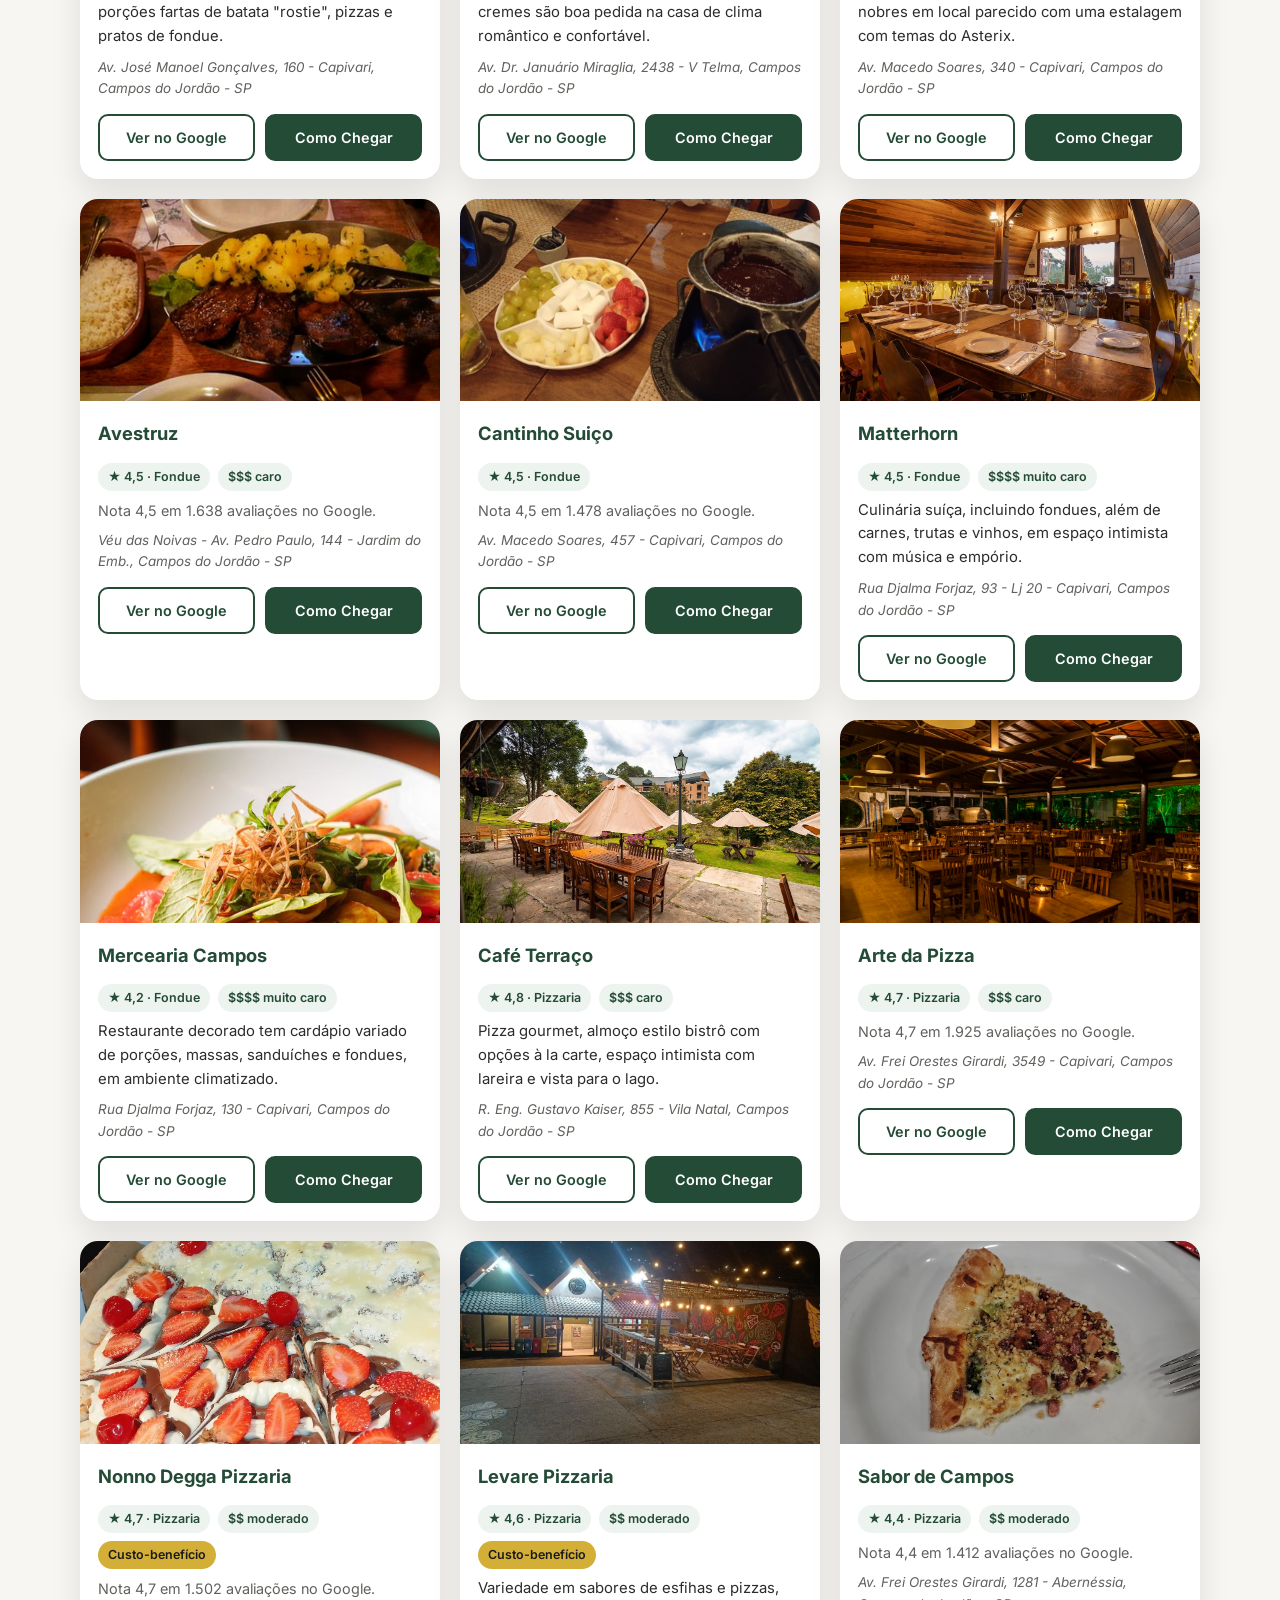
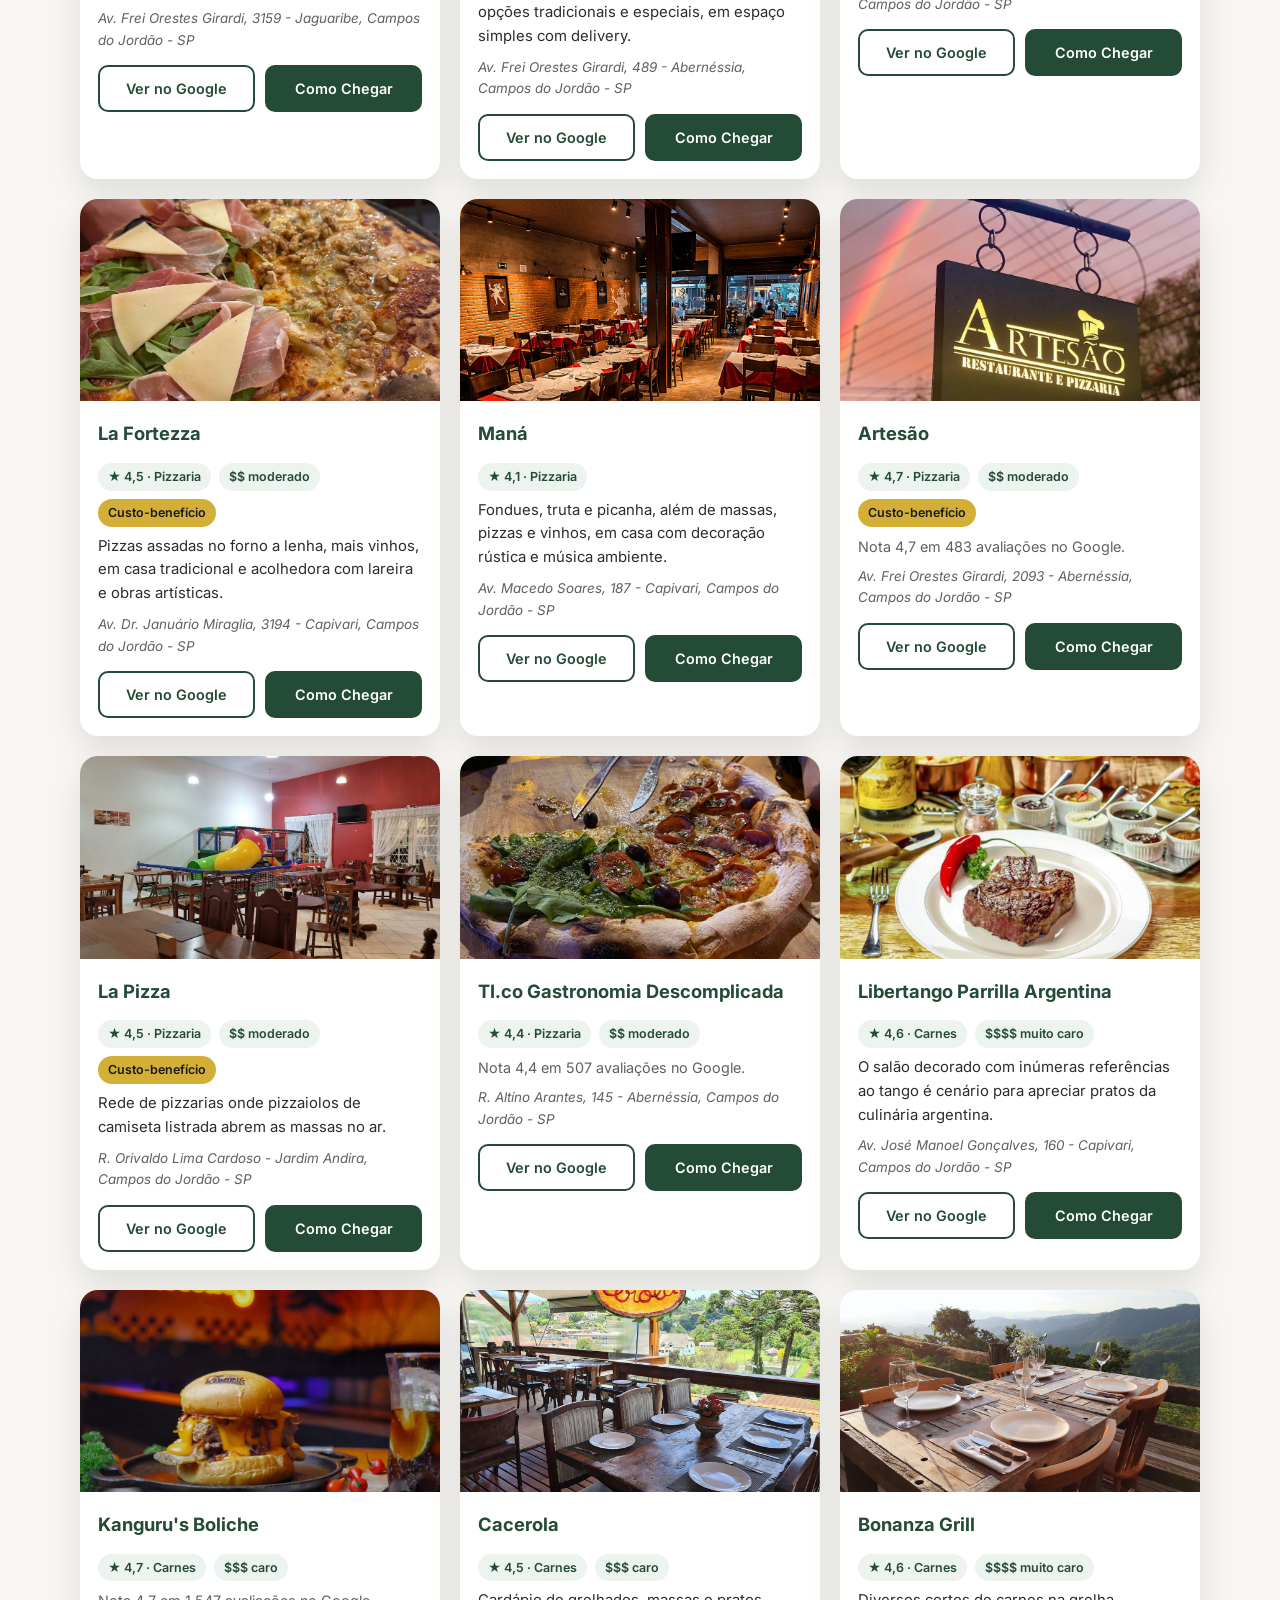
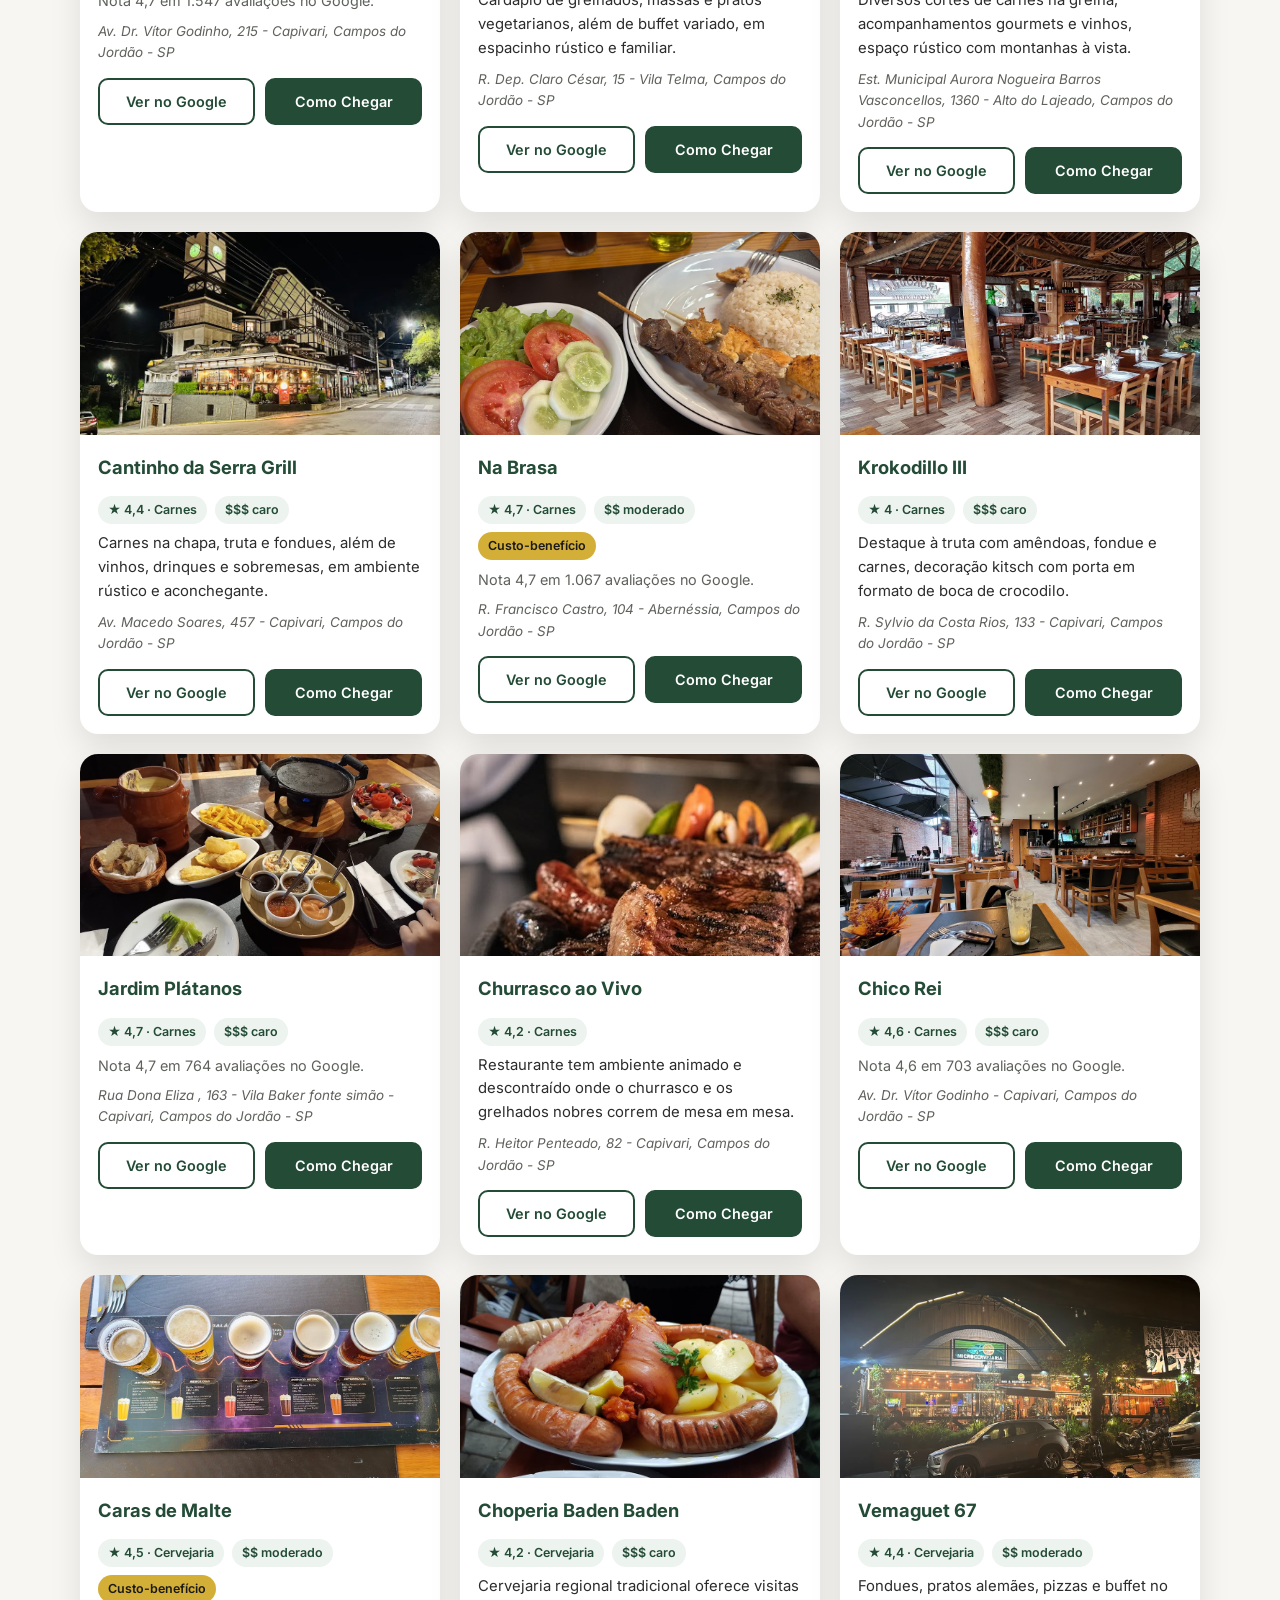
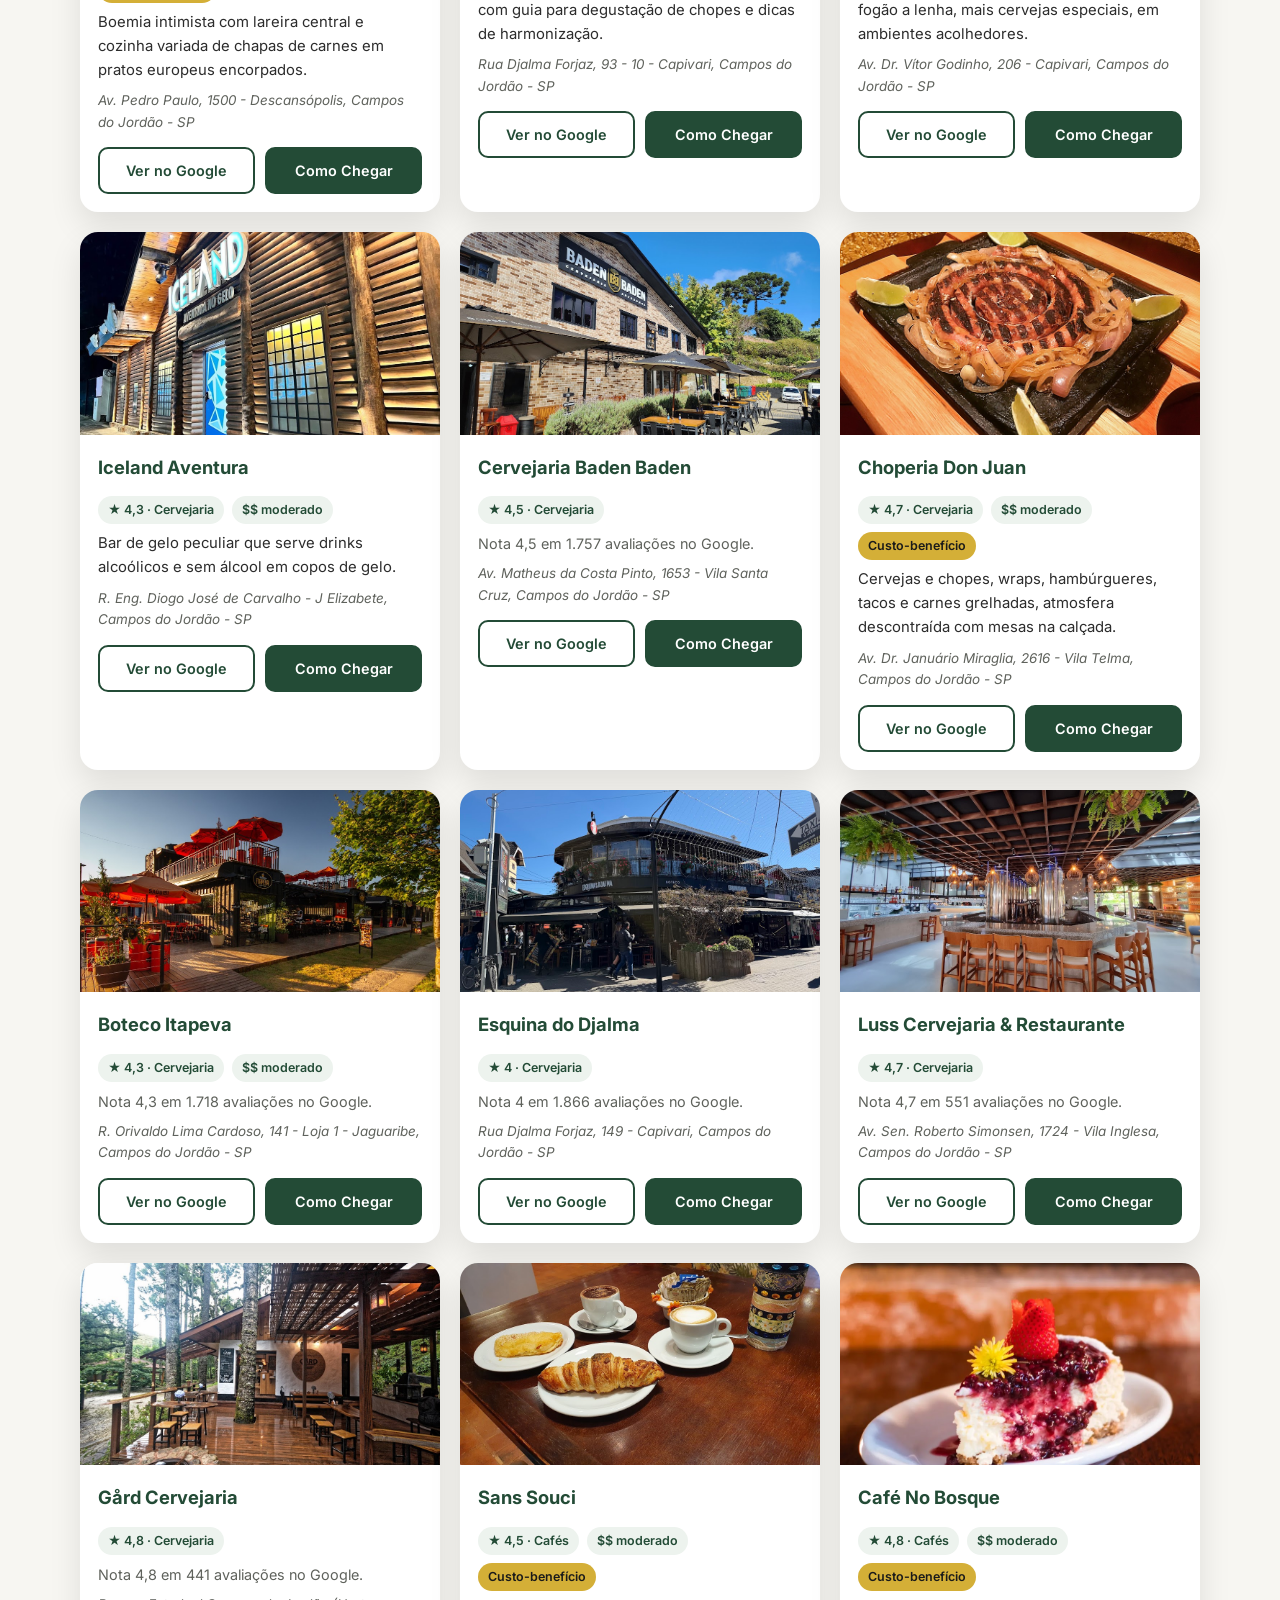
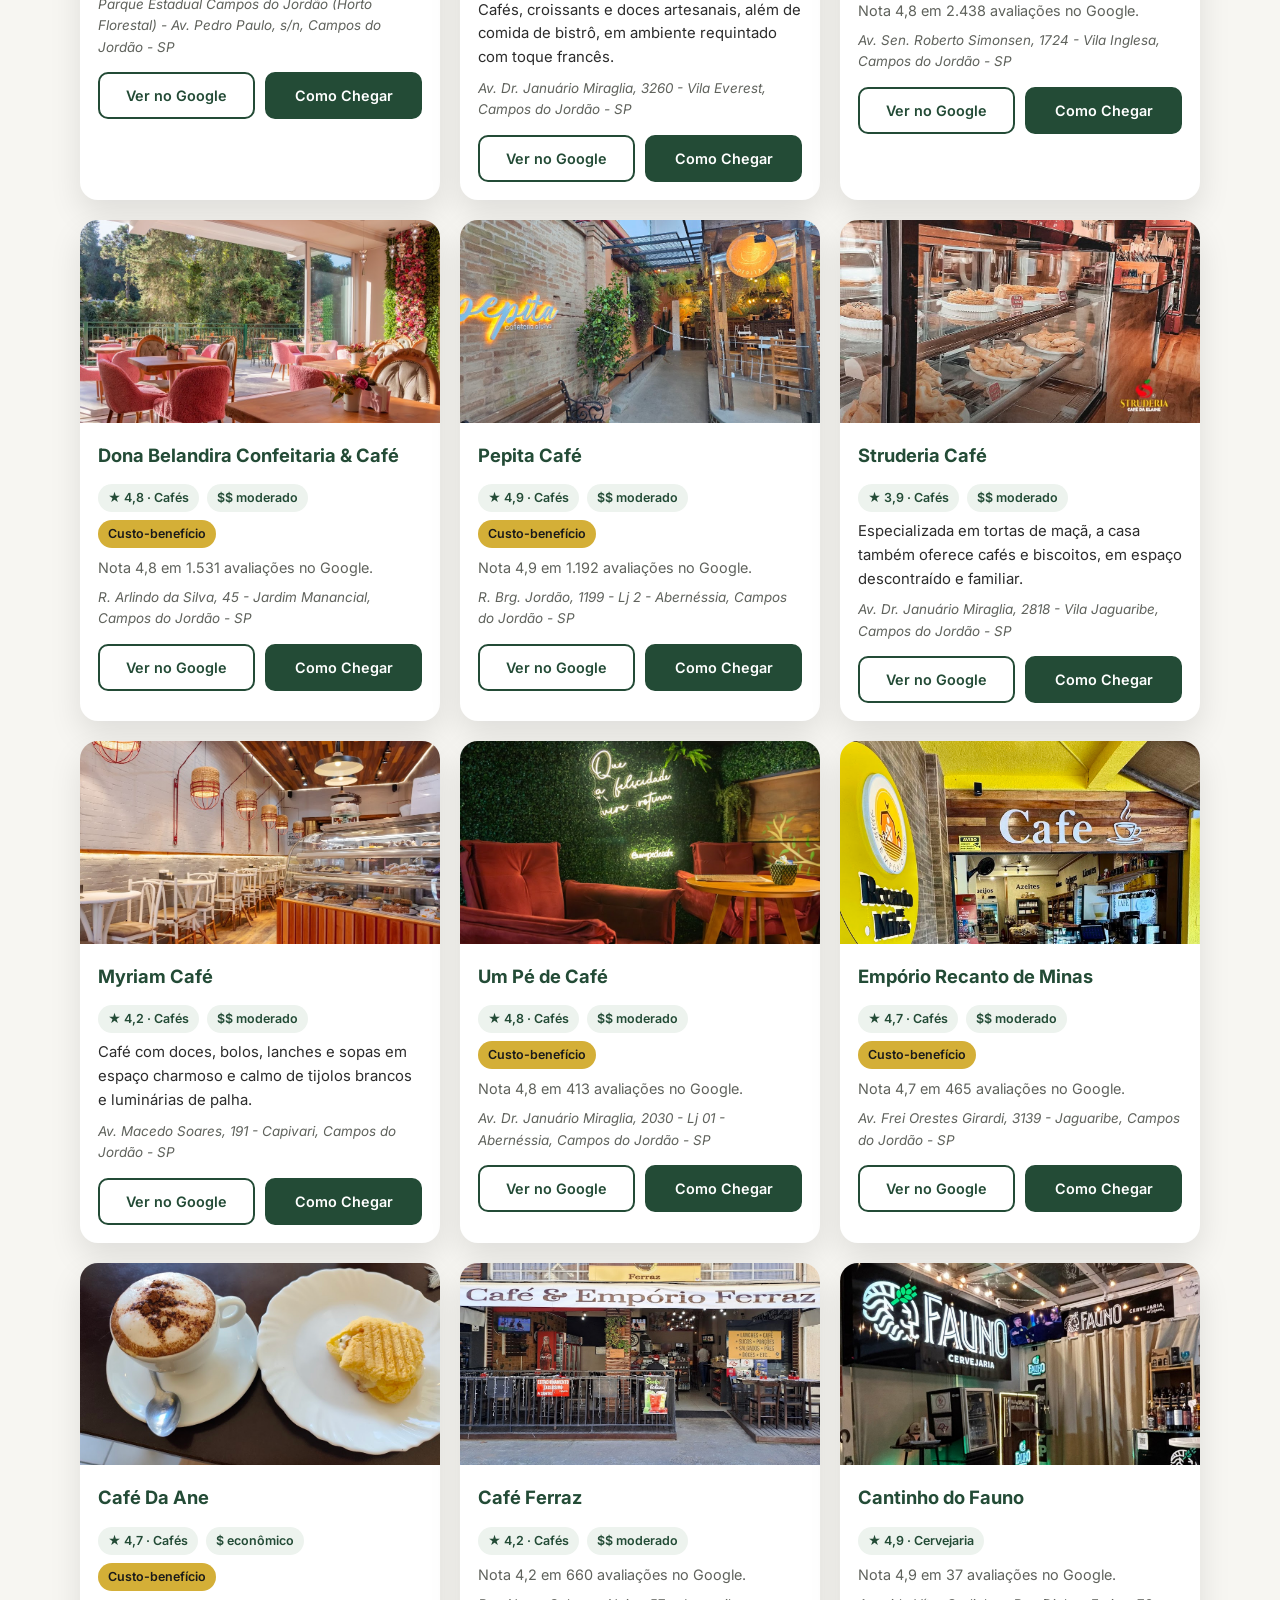
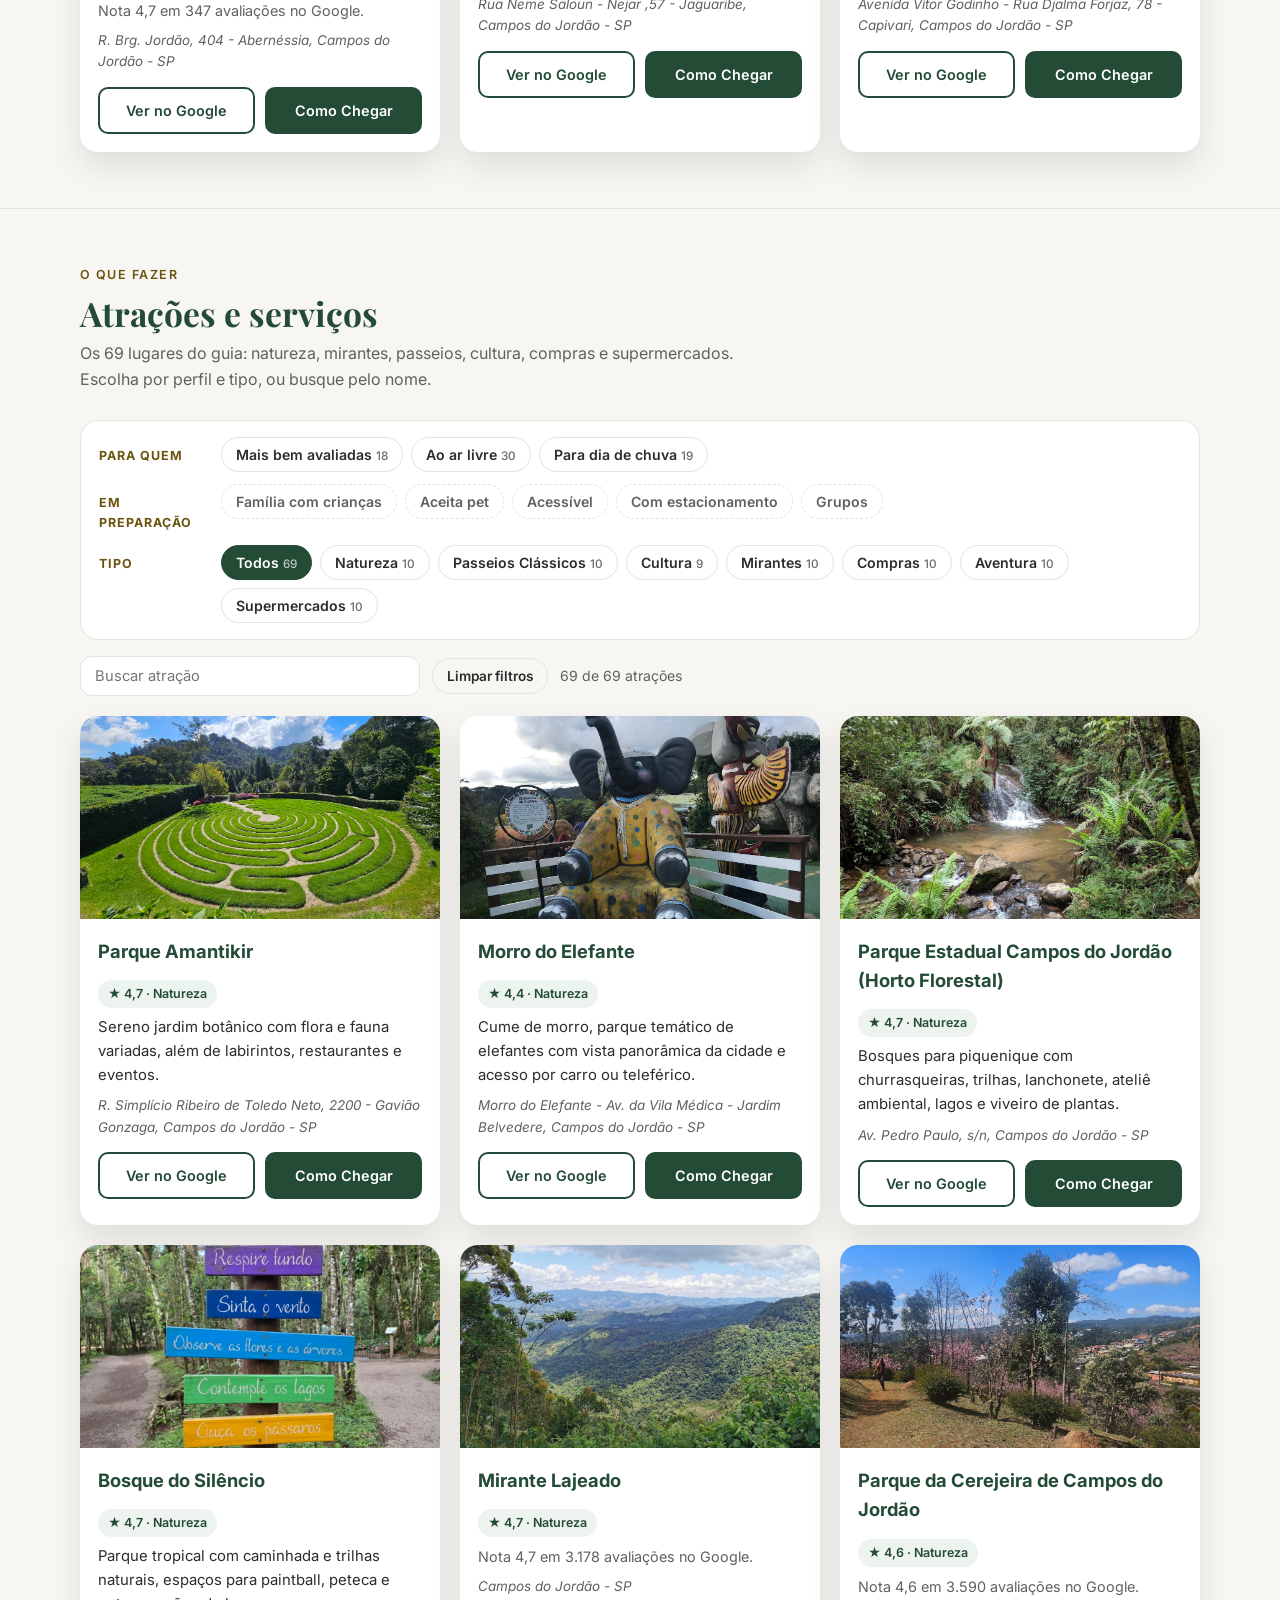
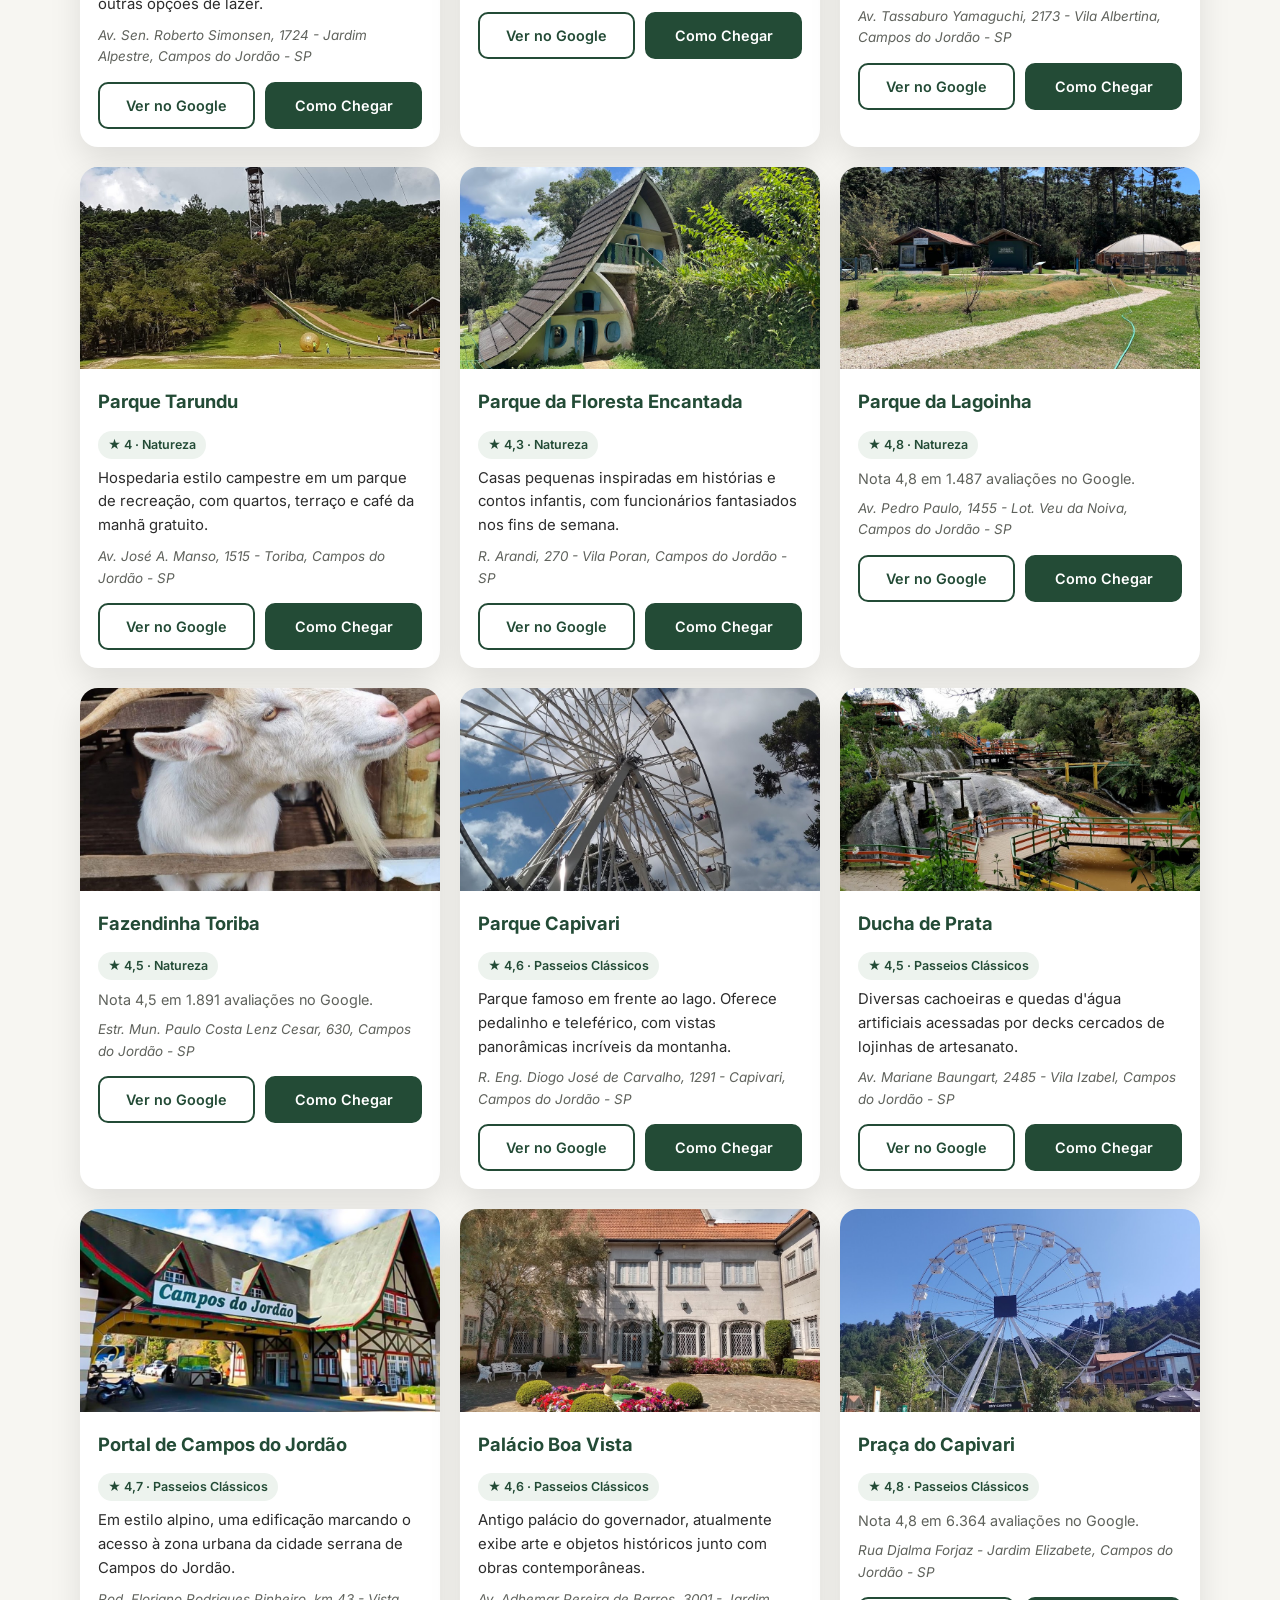
==== commit ceab6847: "v2: segmentos tambem em atracoes; script enriquecer_atributos.py (restaurantes e atracoes) Co-Author" ====
--- a/v2/index.html
+++ b/v2/index.html
@@ -372,9 +372,17 @@
     <div class="head">
       <span class="eyebrow">O que fazer</span>
       <h2>Atrações e serviços</h2>
-      <p class="kicker">Os 69 lugares do guia: natureza, mirantes, passeios, cultura, compras e supermercados.</p>
-    </div>
-    <div class="tools"><div class="chips" id="chips-atr" role="group" aria-label="Filtrar atrações"></div><input class="search" id="q-atr" type="search" placeholder="Buscar atração" aria-label="Buscar atração"><span class="count" id="n-atr" aria-live="polite"></span></div>
+      <p class="kicker">Os 69 lugares do guia: natureza, mirantes, passeios, cultura, compras e supermercados. Escolha por perfil e tipo, ou busque pelo nome.</p>
+    </div>
+    <div class="seg" id="seg-atr">
+      <div class="segrow"><span class="seglabel">Para quem</span><div class="chips" id="seg-chips-atr" role="group" aria-label="Perfil"></div></div>
+      <div class="segrow"><span class="seglabel">Em preparação</span><div class="chips" id="seg-pend-atr" role="group" aria-label="Segmentos em preparação"></div></div>
+      <div class="segrow"><span class="seglabel">Tipo</span><div class="chips" id="tipo-chips-atr" role="group" aria-label="Tipo de atração"></div></div>
+      <div class="rule" id="rule-atr" role="status" aria-live="polite" hidden></div>
+    </div>
+    <div class="tools"><input class="search" id="q-atr" type="search" placeholder="Buscar atração" aria-label="Buscar atração"><button type="button" class="clear" id="limpar-atr">Limpar filtros</button>
+      
+      <span class="count" id="n-atr" aria-live="polite"></span></div>
     <div class="grid" id="grid-atr"></div>
   </div>
 </section>
@@ -479,7 +487,7 @@
       '<div class="btns"><a href="'+esc(visitar)+'" target="_blank" rel="noopener">Ver no Google</a><a class="fill" href="'+esc(rota(r))+'" target="_blank" rel="noopener">Como Chegar</a></div></div></article>';
   }
   function lista(arq,gridId,chipsId,qId,nId){
-    fetch('../'+arq).then(function(r){return r.json()}).then(function(dados){
+    fetch(arq).then(function(r){return r.json()}).then(function(dados){
       var grid=document.getElementById(gridId), chips=document.getElementById(chipsId), q=document.getElementById(qId), n=document.getElementById(nId);
       var cats=[]; dados.forEach(function(d){ if(cats.indexOf(d.categoria)<0) cats.push(d.categoria) });
       var atual="Todos";
@@ -496,14 +504,14 @@
     }).catch(function(){ document.getElementById(gridId).innerHTML='<p class="kicker">Não foi possível carregar a lista.</p>' });
   }
 
-  // ---- restaurantes: segmentos por perfil, tipo e preco (filtros em cascata) ----
+  // ---- segmentos por perfil, tipo e preco, em cascata (restaurantes e atracoes) ----
   var PRECO = {"$":"$ econômico","$$":"$$ moderado","$$$":"$$$ caro","$$$$":"$$$$ muito caro"};
-  var ROTULO_ATR = {aceita_pet:"Aceita pet", ao_ar_livre:"Ao ar livre", bom_para_criancas:"Bom para crianças", bom_para_grupos:"Bom para grupos", vegetariano:"Vegetariano", cafe_da_manha:"Café da manhã", aceita_reserva:"Aceita reserva"};
+  var ROTULO_ATR = {aceita_pet:"Aceita pet", ao_ar_livre:"Ao ar livre", bom_para_criancas:"Bom para crianças", bom_para_grupos:"Bom para grupos", vegetariano:"Vegetariano", cafe_da_manha:"Café da manhã", aceita_reserva:"Aceita reserva", acessivel:"Acessível", estacionamento:"Estacionamento"};
   function A(r,k){ return !!(r.atributos && r.atributos[k]); }
   function custoBeneficio(r){ return r.nota>=4.5 && r.avaliacoes>=300 && (r.preco==="$"||r.preco==="$$"); }
   function maisBem(r){ return r.nota>=4.7 && r.avaliacoes>=500; }
-  var SEGS = [
-    {id:"cb", nome:"Melhor custo-benefício", dados:false, fn:custoBeneficio, regra:"Nota 4,5 ou mais, pelo menos 300 avaliações no Google e faixa de preço $ ou $$."},
+  var SEGS_REST = [
+    {id:"cb", nome:"Melhor custo-benefício", dados:false, fn:custoBeneficio, regra:"Nota 4,5 ou mais, pelo menos 300 avaliações no Google e faixa de preço $ ou $$. Os lugares sem faixa de preço no Google ficam de fora."},
     {id:"top", nome:"Mais bem avaliados", dados:false, fn:maisBem, regra:"Nota 4,7 ou mais e pelo menos 500 avaliações no Google."},
     {id:"casal", nome:"Casal", dados:true, campos:"serve jantar, vinho ou coquetel, aceita reserva e cardápio infantil",
       fn:function(r){return A(r,"jantar")&&(A(r,"vinho")||A(r,"coquetel"))&&A(r,"aceita_reserva")&&!A(r,"menu_infantil")},
@@ -516,18 +524,29 @@
     {id:"cafe", nome:"Café da manhã", dados:true, campos:"serve café da manhã (servesBreakfast) e brunch (servesBrunch)", fn:function(r){return A(r,"cafe_da_manha")||A(r,"brunch")}, regra:"Serve café da manhã ou brunch, segundo o Google."},
     {id:"veg", nome:"Vegetariano", dados:true, campos:"serve comida vegetariana (servesVegetarianFood)", fn:function(r){return A(r,"vegetariano")}, regra:"O Google informa que serve comida vegetariana."}
   ];
-  function restaurantes(){
-    fetch("../restaurantes.json").then(function(r){return r.json()}).then(function(dados){
-      var grid=document.getElementById("grid-rest"), q=document.getElementById("q-rest"), n=document.getElementById("n-rest"), regra=document.getElementById("rule-rest");
-      var boxSeg=document.getElementById("seg-chips"), boxPend=document.getElementById("seg-pend"), boxTipo=document.getElementById("tipo-chips"), boxPreco=document.getElementById("preco-chips");
+  var CAT_AR_LIVRE = ["Natureza","Mirantes","Aventura"], CAT_COBERTO = ["Cultura","Compras"];
+  var SEGS_ATR = [
+    {id:"top", nome:"Mais bem avaliadas", dados:false, fn:maisBem, regra:"Nota 4,7 ou mais e pelo menos 500 avaliações no Google."},
+    {id:"ar", nome:"Ao ar livre", dados:false, fn:function(r){return CAT_AR_LIVRE.indexOf(r.categoria)>=0}, regra:"Atrações das categorias Natureza, Mirantes e Aventura."},
+    {id:"chuva", nome:"Para dia de chuva", dados:false, fn:function(r){return CAT_COBERTO.indexOf(r.categoria)>=0}, regra:"Atrações cobertas: categorias Cultura e Compras. Confirme o funcionamento antes de sair."},
+    {id:"familia", nome:"Família com crianças", dados:true, campos:"bom para crianças (goodForChildren)", fn:function(r){return A(r,"bom_para_criancas")}, regra:"O Google informa que é bom para crianças."},
+    {id:"pet", nome:"Aceita pet", dados:true, campos:"aceita cães (allowsDogs)", fn:function(r){return A(r,"aceita_pet")}, regra:"O Google informa que aceita cães."},
+    {id:"acess", nome:"Acessível", dados:true, campos:"entrada acessível para cadeira de rodas (accessibilityOptions)", fn:function(r){return A(r,"acessivel")}, regra:"O Google informa entrada acessível para cadeira de rodas."},
+    {id:"estac", nome:"Com estacionamento", dados:true, campos:"opções de estacionamento (parkingOptions)", fn:function(r){return A(r,"estacionamento")}, regra:"O Google informa alguma opção de estacionamento."},
+    {id:"grupo", nome:"Grupos", dados:true, campos:"bom para grupos (goodForGroups)", fn:function(r){return A(r,"bom_para_grupos")}, regra:"O Google informa que é bom para grupos."}
+  ];
+  function facetas(cfg){
+    fetch('../'+cfg.arquivo).then(function(r){return r.json()}).then(function(dados){
+      var I=cfg.ids, SEGS=cfg.segs;
+      var grid=document.getElementById(I.grid), q=document.getElementById(I.q), n=document.getElementById(I.n), regra=document.getElementById(I.regra);
+      var boxSeg=document.getElementById(I.seg), boxPend=document.getElementById(I.pend), boxTipo=document.getElementById(I.tipo), boxPreco=I.preco?document.getElementById(I.preco):null;
       var st={segs:[], pend:null, tipo:"Todos", preco:"Todos"};
-      var semPreco=dados.filter(function(d){return !d.preco}).length;
       var cats=[]; dados.forEach(function(d){ if(cats.indexOf(d.categoria)<0) cats.push(d.categoria) });
       function temDados(){ return dados.some(function(d){return d.atributos && Object.keys(d.atributos).length}) }
       function passa(d,e){
         var t=(q.value||"").toLowerCase();
         for(var i=0;i<e.segs.length;i++){ var g=SEGS.filter(function(x){return x.id===e.segs[i]})[0]; if(!g.fn(d)) return false; }
-        return (e.tipo==="Todos"||d.categoria===e.tipo) && (e.preco==="Todos"||d.preco===e.preco) && (!t||(d.nome+" "+(d.endereco||"")).toLowerCase().indexOf(t)>=0);
+        return (e.tipo==="Todos"||d.categoria===e.tipo) && (!boxPreco||e.preco==="Todos"||d.preco===e.preco) && (!t||(d.nome+" "+(d.endereco||"")).toLowerCase().indexOf(t)>=0);
       }
       function conta(e){ return dados.filter(function(d){return passa(d,e)}).length }
       function copia(o){ return {segs:o.segs.slice(), tipo:o.tipo, preco:o.preco} }
@@ -547,24 +566,26 @@
         var th=chip("Todos","Todos",conta({segs:st.segs,tipo:"Todos",preco:st.preco}),st.tipo==="Todos","",false);
         cats.forEach(function(c){ var qtd=conta({segs:st.segs,tipo:c,preco:st.preco}); th+=chip(c,c,qtd,st.tipo===c,"",(st.tipo!==c&&qtd===0)); });
         boxTipo.innerHTML=th;
-        var ph=chip("Todos","Todos",conta({segs:st.segs,tipo:st.tipo,preco:"Todos"}),st.preco==="Todos","",false);
-        ["$","$$","$$$","$$$$"].forEach(function(p){ var qtd=conta({segs:st.segs,tipo:st.tipo,preco:p}); ph+=chip(p,PRECO[p],qtd,st.preco===p,"",(st.preco!==p&&qtd===0)); });
-        boxPreco.innerHTML=ph;
+        if(boxPreco){
+          var ph=chip("Todos","Todos",conta({segs:st.segs,tipo:st.tipo,preco:"Todos"}),st.preco==="Todos","",false);
+          ["$","$$","$$$","$$$$"].forEach(function(p){ var qtd=conta({segs:st.segs,tipo:st.tipo,preco:p}); ph+=chip(p,PRECO[p],qtd,st.preco===p,"",(st.preco!==p&&qtd===0)); });
+          boxPreco.innerHTML=ph;
+        }
       }
       function desenha(){
         monta();
         var pendSel=SEGS.filter(function(g){return g.id===st.pend})[0];
         var avisos=[];
         if(pendSel){
-          grid.innerHTML='<p class="kicker">O segmento "'+esc(pendSel.nome)+'" ainda não tem dados, por isso nenhum restaurante é listado. Escolha outro filtro.</p>';
-          n.textContent="0 de "+dados.length+" restaurantes";
+          grid.innerHTML='<p class="kicker">O segmento "'+esc(pendSel.nome)+'" ainda não tem dados, por isso nenhum lugar é listado. Escolha outro filtro.</p>';
+          n.textContent="0 de "+dados.length+" "+cfg.plural;
           avisos.push("<strong>"+esc(pendSel.nome)+" ainda não está disponível.</strong> Falta coletar do Google: "+esc(pendSel.campos)+".");
         } else {
           var f=dados.filter(function(d){return passa(d,st)});
           if(st.segs.length){ f.sort(function(a,b){ return b.nota-a.nota || b.avaliacoes-a.avaliacoes }); }
-          grid.innerHTML=f.length?f.map(function(d){return cartao(d)}).join(""):'<p class="kicker">Nenhum restaurante com essa combinação. Tire um filtro para ver mais opções.</p>';
-          n.textContent=f.length+" de "+dados.length+" restaurantes";
-          st.segs.forEach(function(id){ var g=SEGS.filter(function(x){return x.id===id})[0]; avisos.push("<strong>"+esc(g.nome)+":</strong> "+esc(g.regra)+(id==="cb"?" Os "+semPreco+" lugares sem faixa de preço no Google ficam de fora.":"")); });
+          grid.innerHTML=f.length?f.map(function(d){return cfg.cartao(d)}).join(""):'<p class="kicker">Nenhum lugar com essa combinação. Tire um filtro para ver mais opções.</p>';
+          n.textContent=f.length+" de "+dados.length+" "+cfg.plural;
+          st.segs.forEach(function(id){ var g=SEGS.filter(function(x){return x.id===id})[0]; avisos.push("<strong>"+esc(g.nome)+":</strong> "+esc(g.regra)); });
         }
         regra.hidden=!avisos.length; regra.innerHTML=avisos.join("<br>");
       }
@@ -572,14 +593,16 @@
       clique(boxSeg,function(id){ st.pend=null; var i=st.segs.indexOf(id); if(i>=0) st.segs.splice(i,1); else st.segs.push(id); });
       clique(boxPend,function(id){ st.pend = st.pend===id?null:id; st.segs=[]; });
       clique(boxTipo,function(id){ st.tipo=id; });
-      clique(boxPreco,function(id){ st.preco=id; });
+      if(boxPreco) clique(boxPreco,function(id){ st.preco=id; });
       q.addEventListener("input",desenha);
-      document.getElementById("limpar-rest").addEventListener("click",function(){ st={segs:[],pend:null,tipo:"Todos",preco:"Todos"}; q.value=""; desenha() });
+      document.getElementById(I.limpar).addEventListener("click",function(){ st={segs:[],pend:null,tipo:"Todos",preco:"Todos"}; q.value=""; desenha() });
       desenha();
-    }).catch(function(){ document.getElementById("grid-rest").innerHTML='<p class="kicker">Não foi possível carregar a lista.</p>' });
+    }).catch(function(){ document.getElementById(cfg.ids.grid).innerHTML='<p class="kicker">Não foi possível carregar a lista.</p>' });
   }
-  restaurantes();
-  lista("atracoes.json","grid-atr","chips-atr","q-atr","n-atr");
+  facetas({arquivo:"restaurantes.json", lista:"restaurantes", plural:"restaurantes", segs:SEGS_REST, cartao:function(d){return cartao(d)},
+    ids:{grid:"grid-rest",q:"q-rest",n:"n-rest",regra:"rule-rest",limpar:"limpar-rest",seg:"seg-chips",pend:"seg-pend",tipo:"tipo-chips",preco:"preco-chips",demo:"demo-rest"}});
+  facetas({arquivo:"atracoes.json", lista:"atracoes", plural:"atrações", segs:SEGS_ATR, cartao:function(d){return cartao(d,"atr")},
+    ids:{grid:"grid-atr",q:"q-atr",n:"n-atr",regra:"rule-atr",limpar:"limpar-atr",seg:"seg-chips-atr",pend:"seg-pend-atr",tipo:"tipo-chips-atr",demo:"demo-atr"}});
 
   var out=document.getElementById("resumo"), st=document.getElementById("status");
   function resumo(){
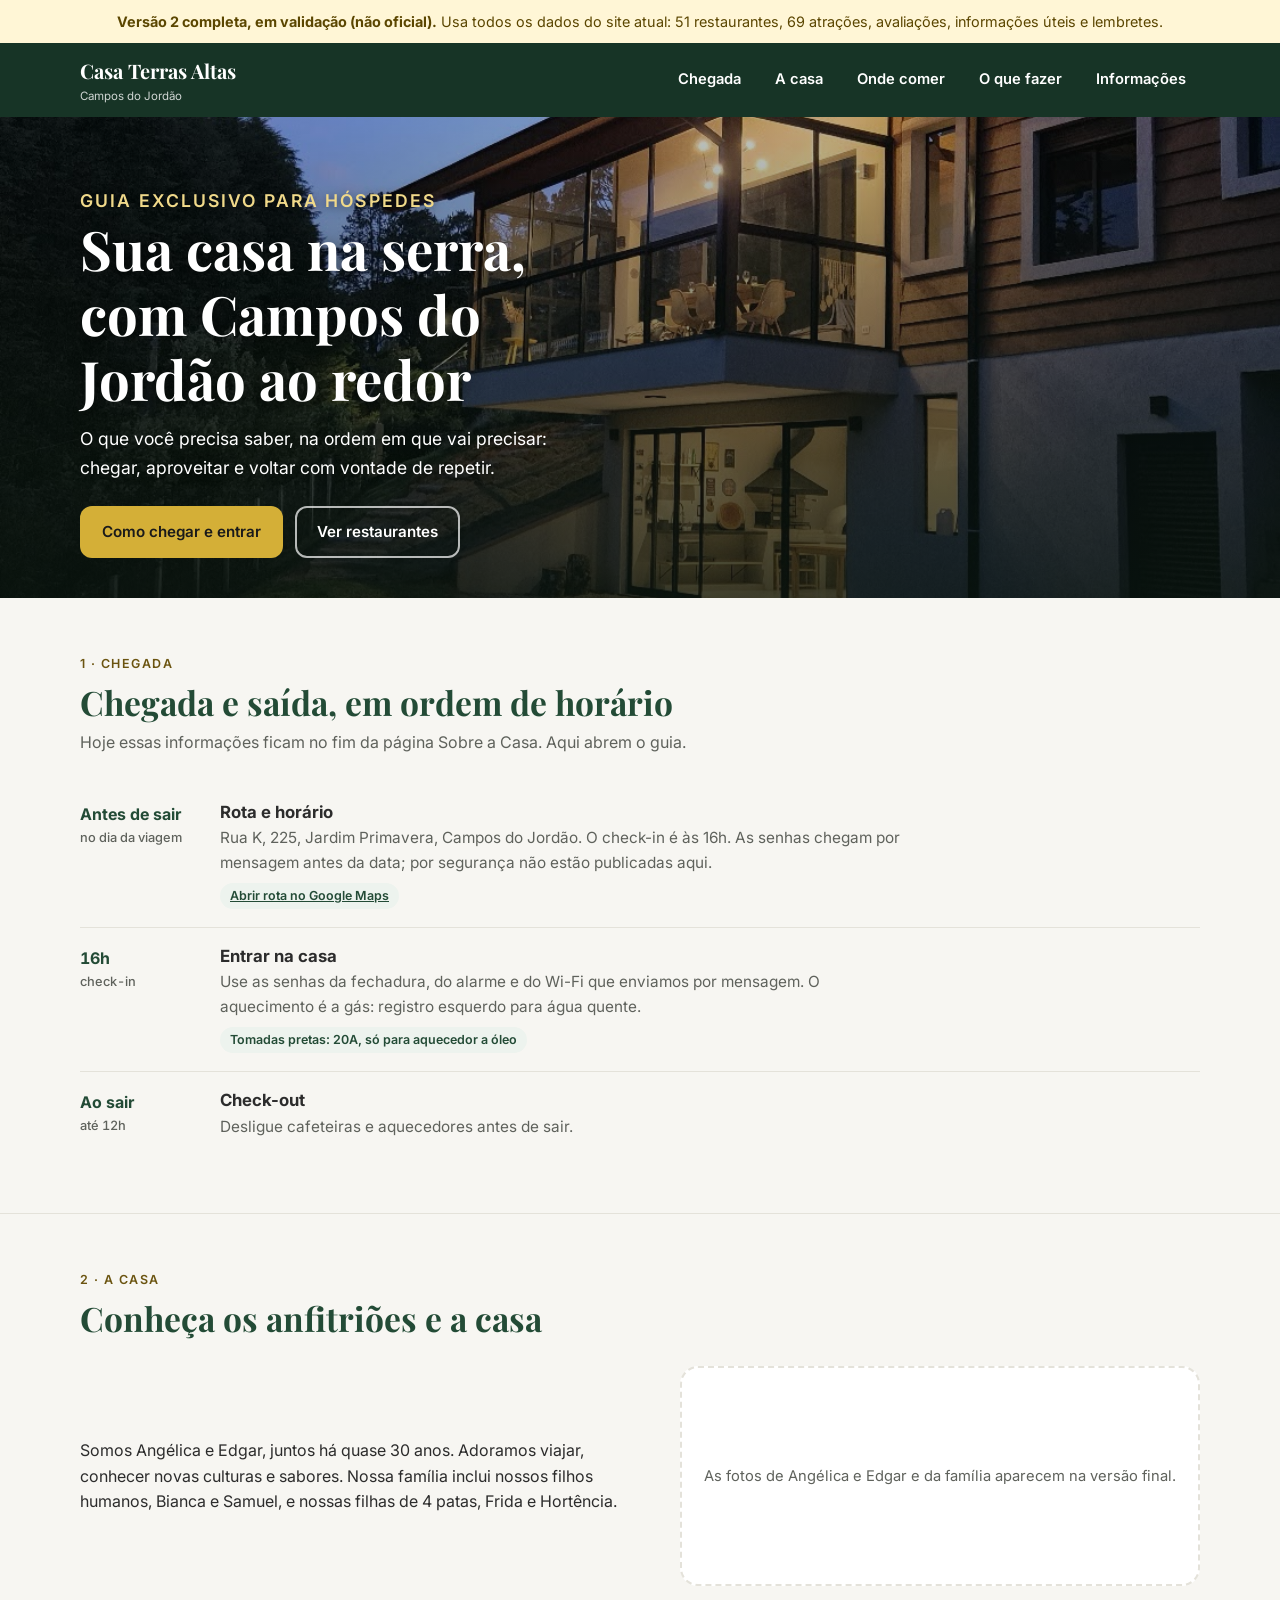
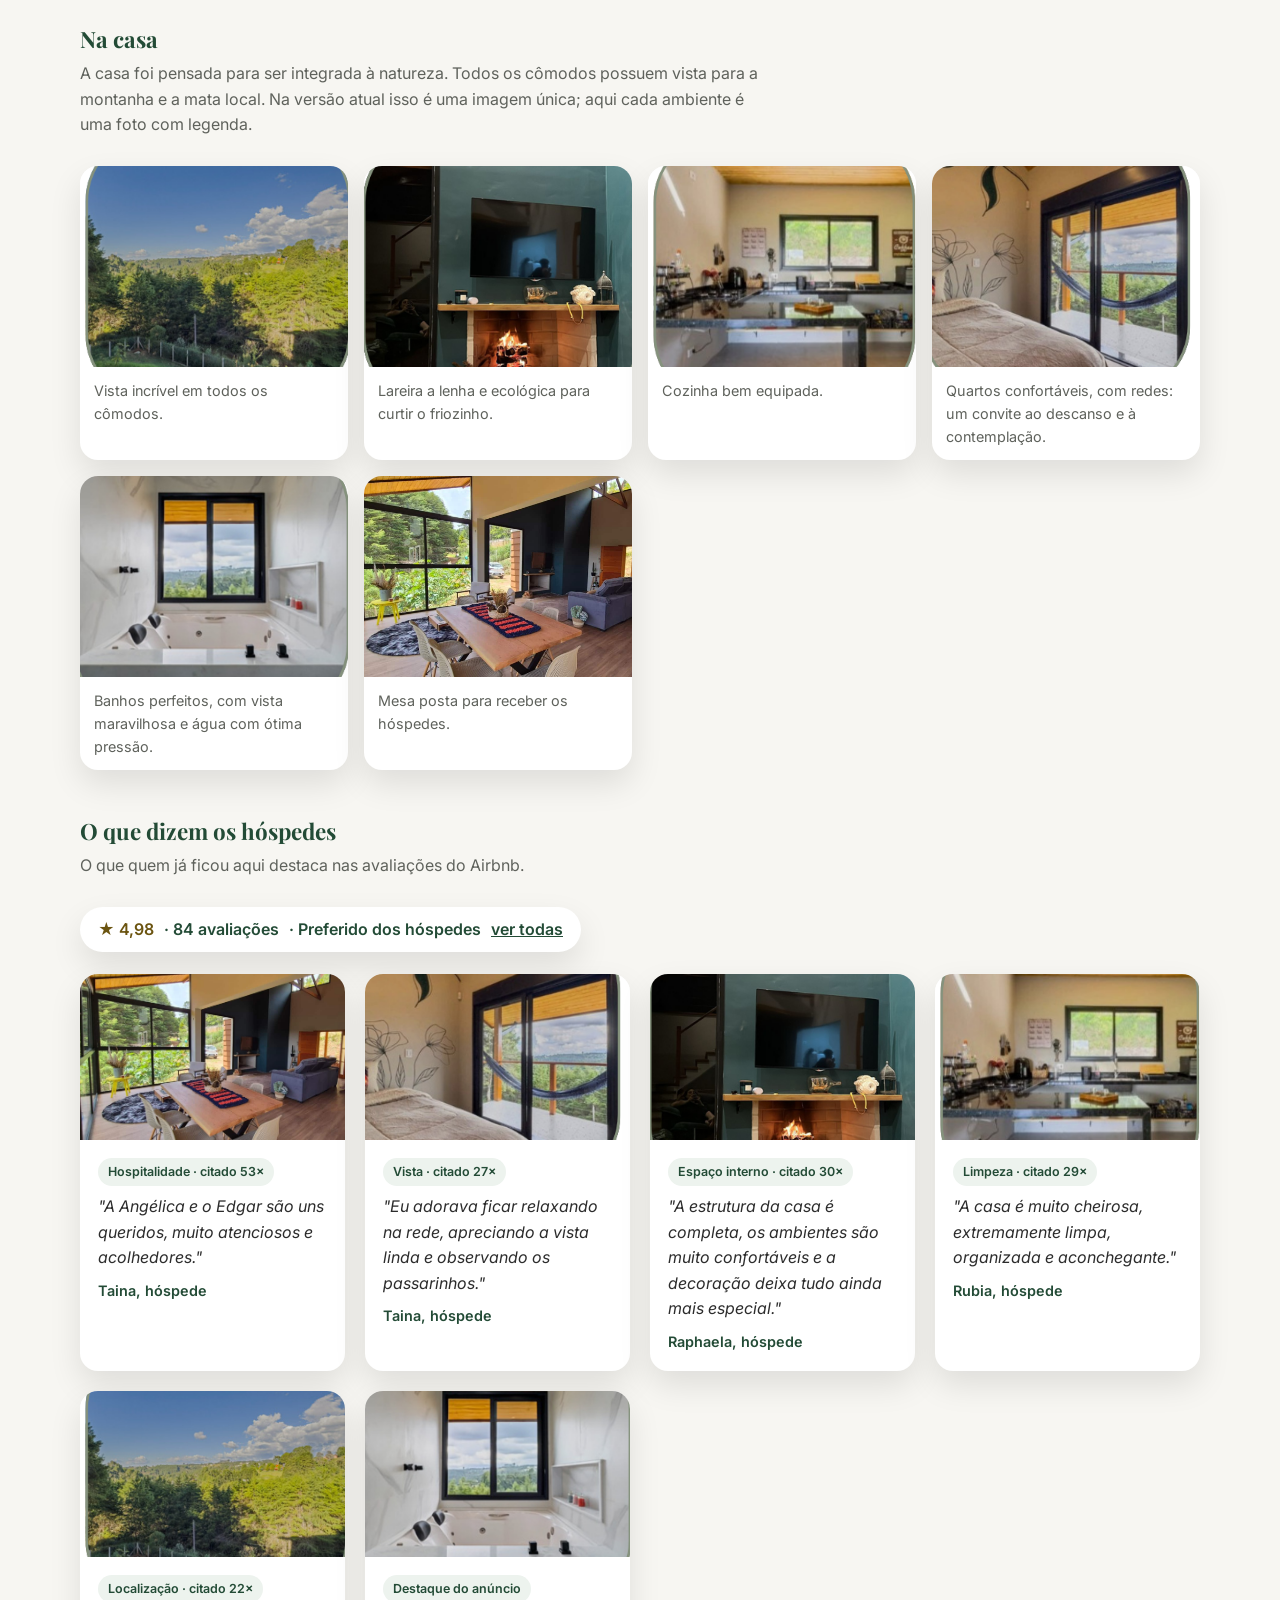
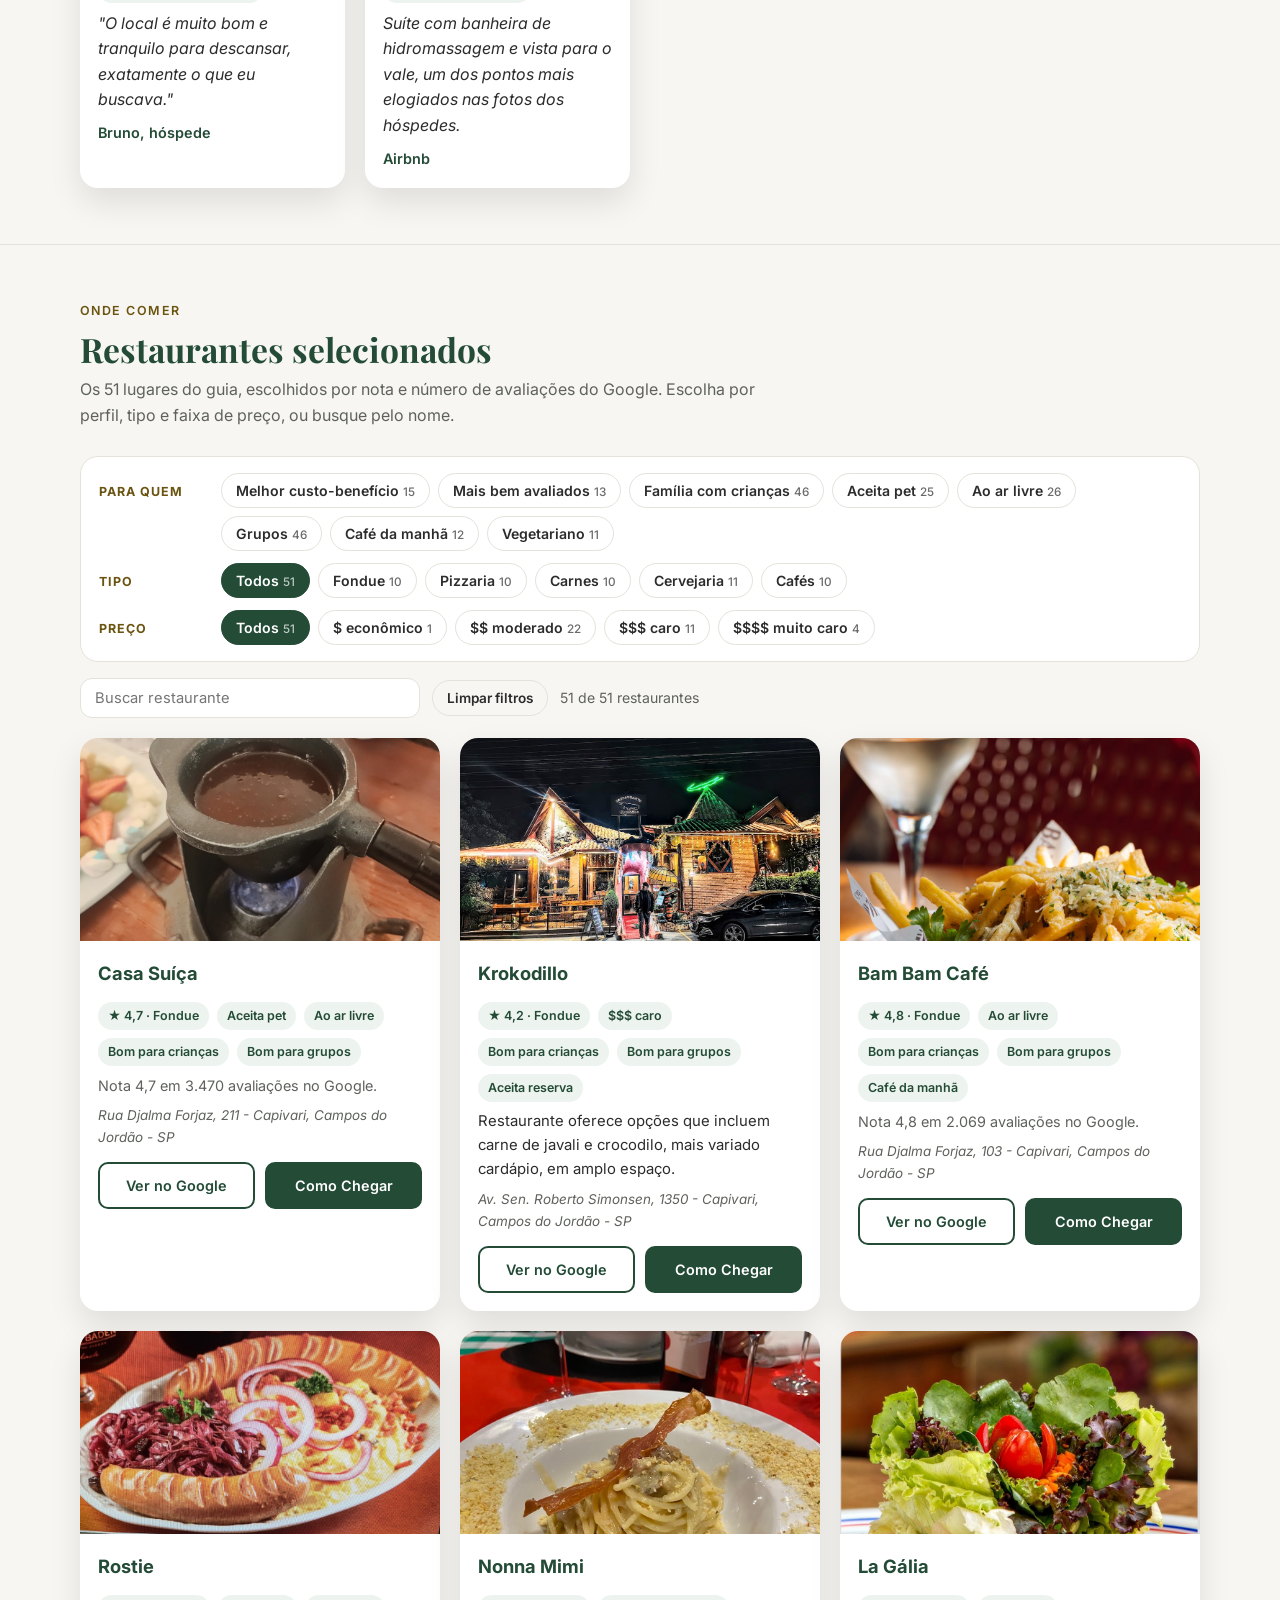
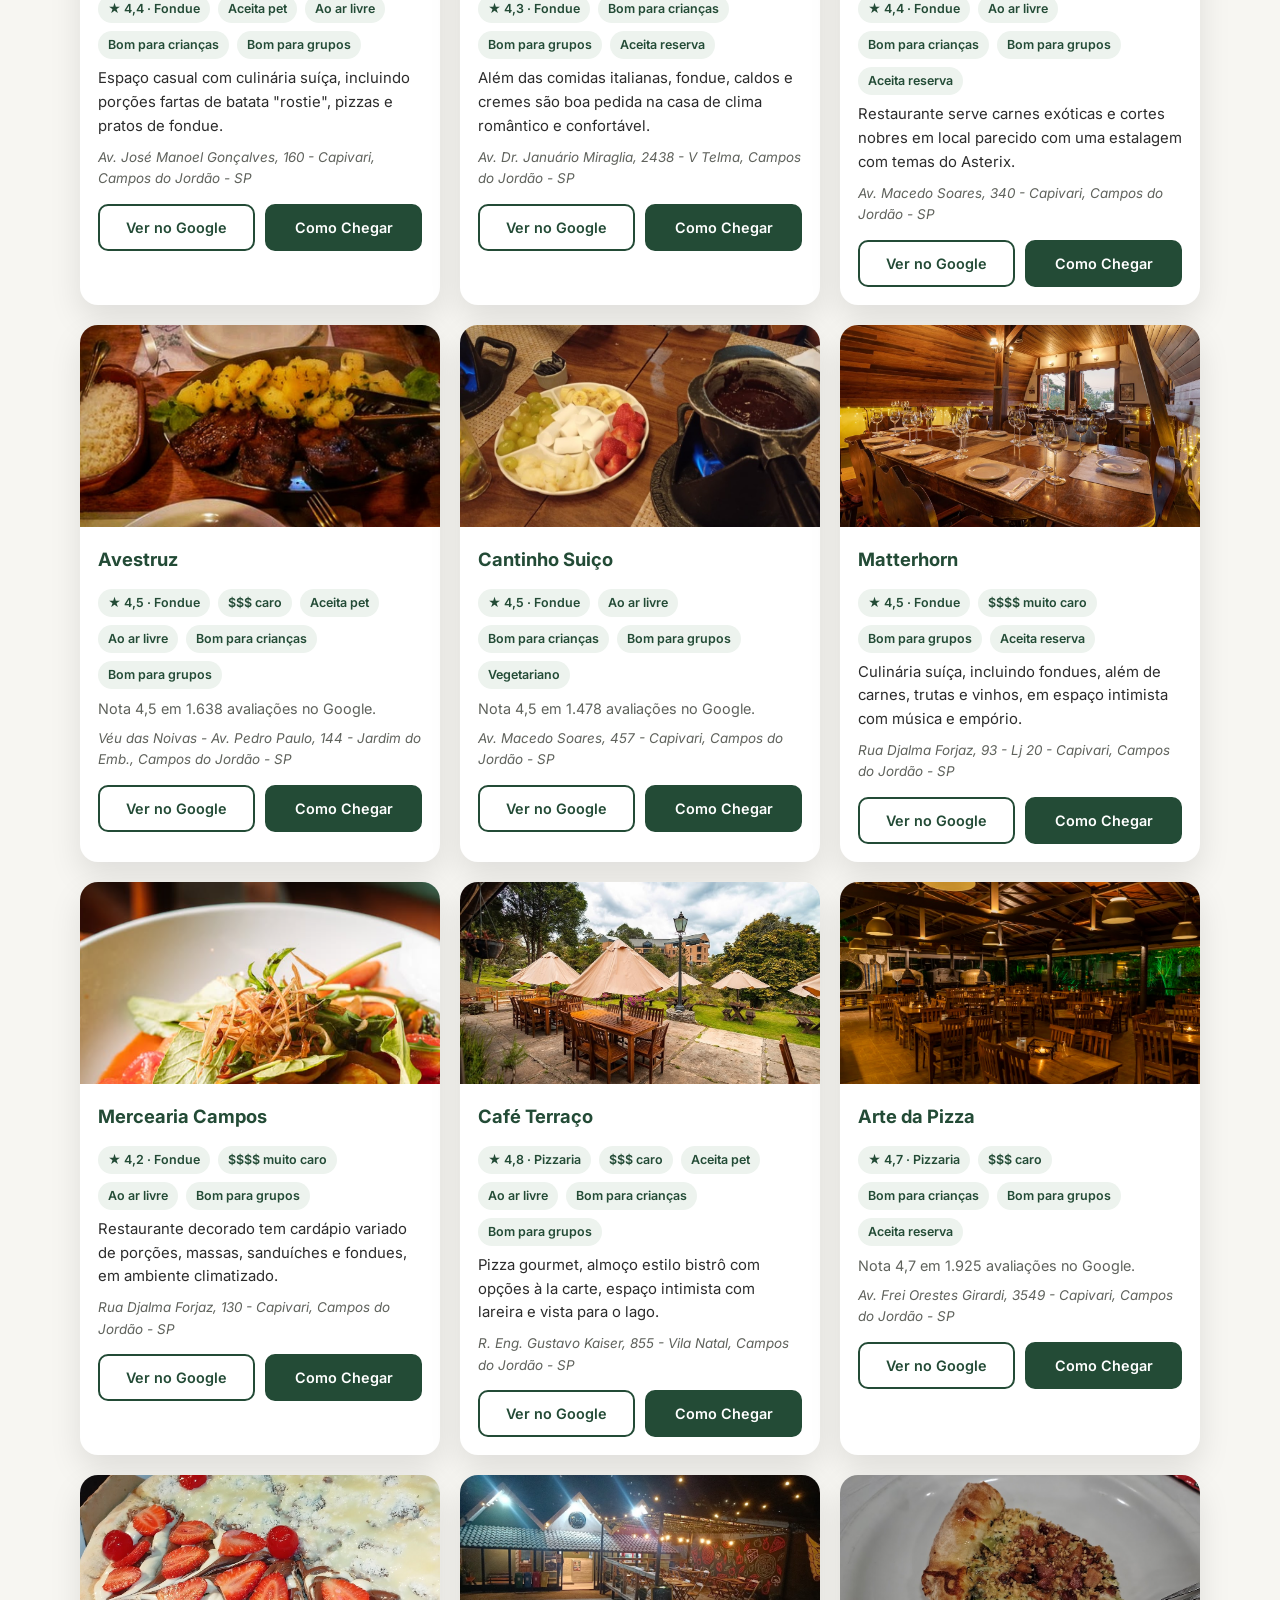
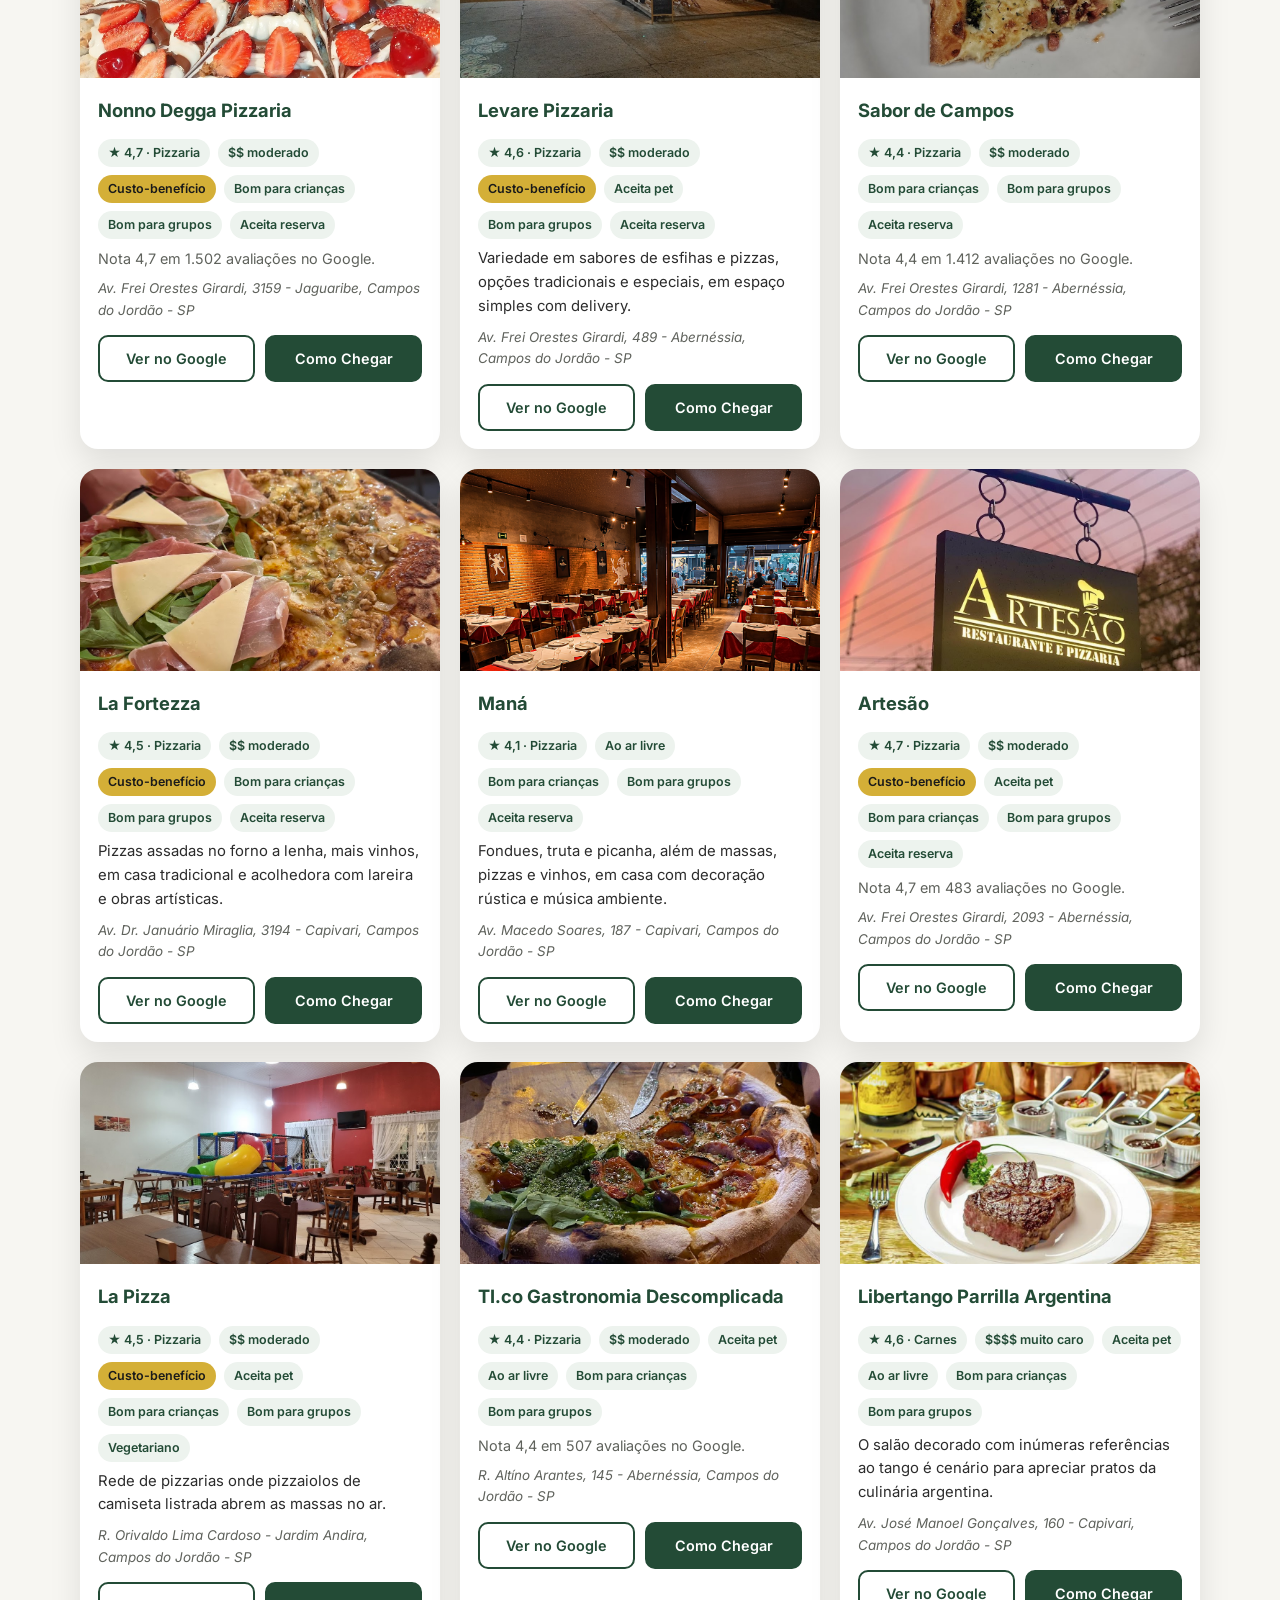
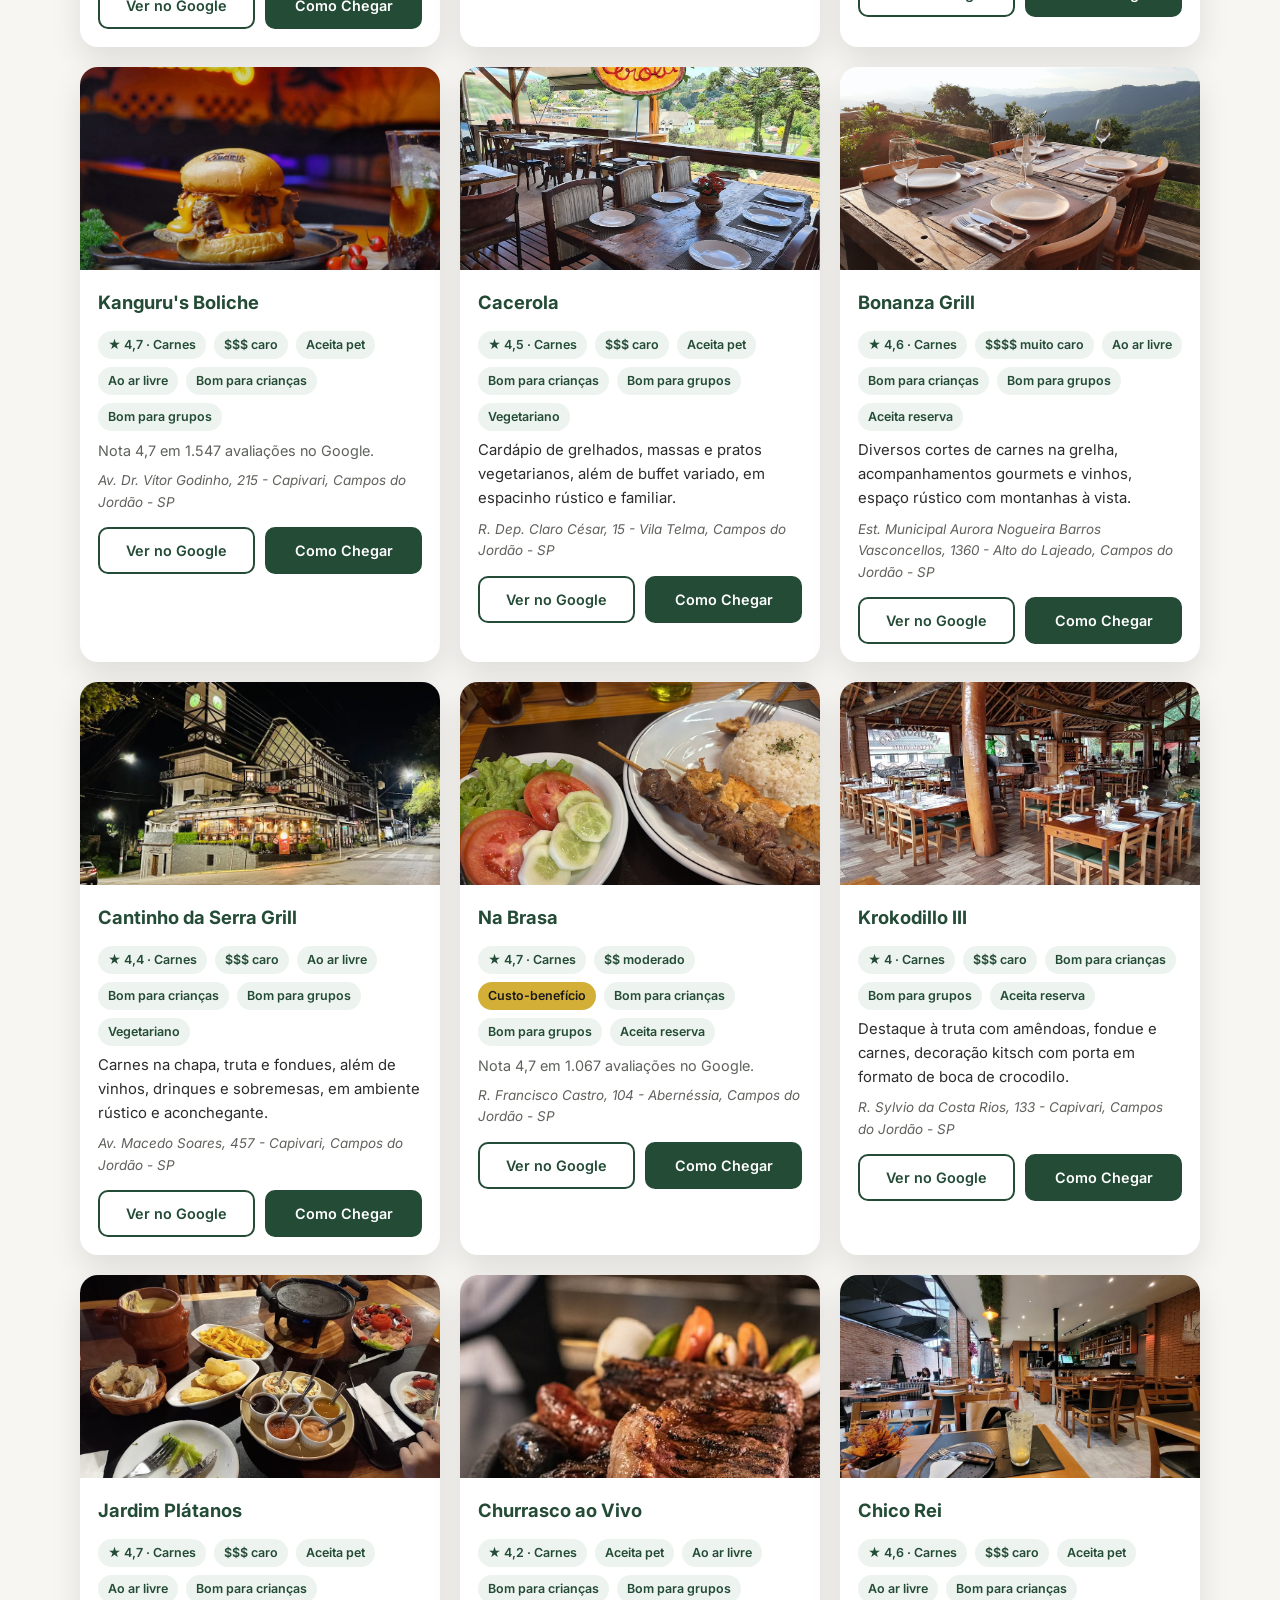
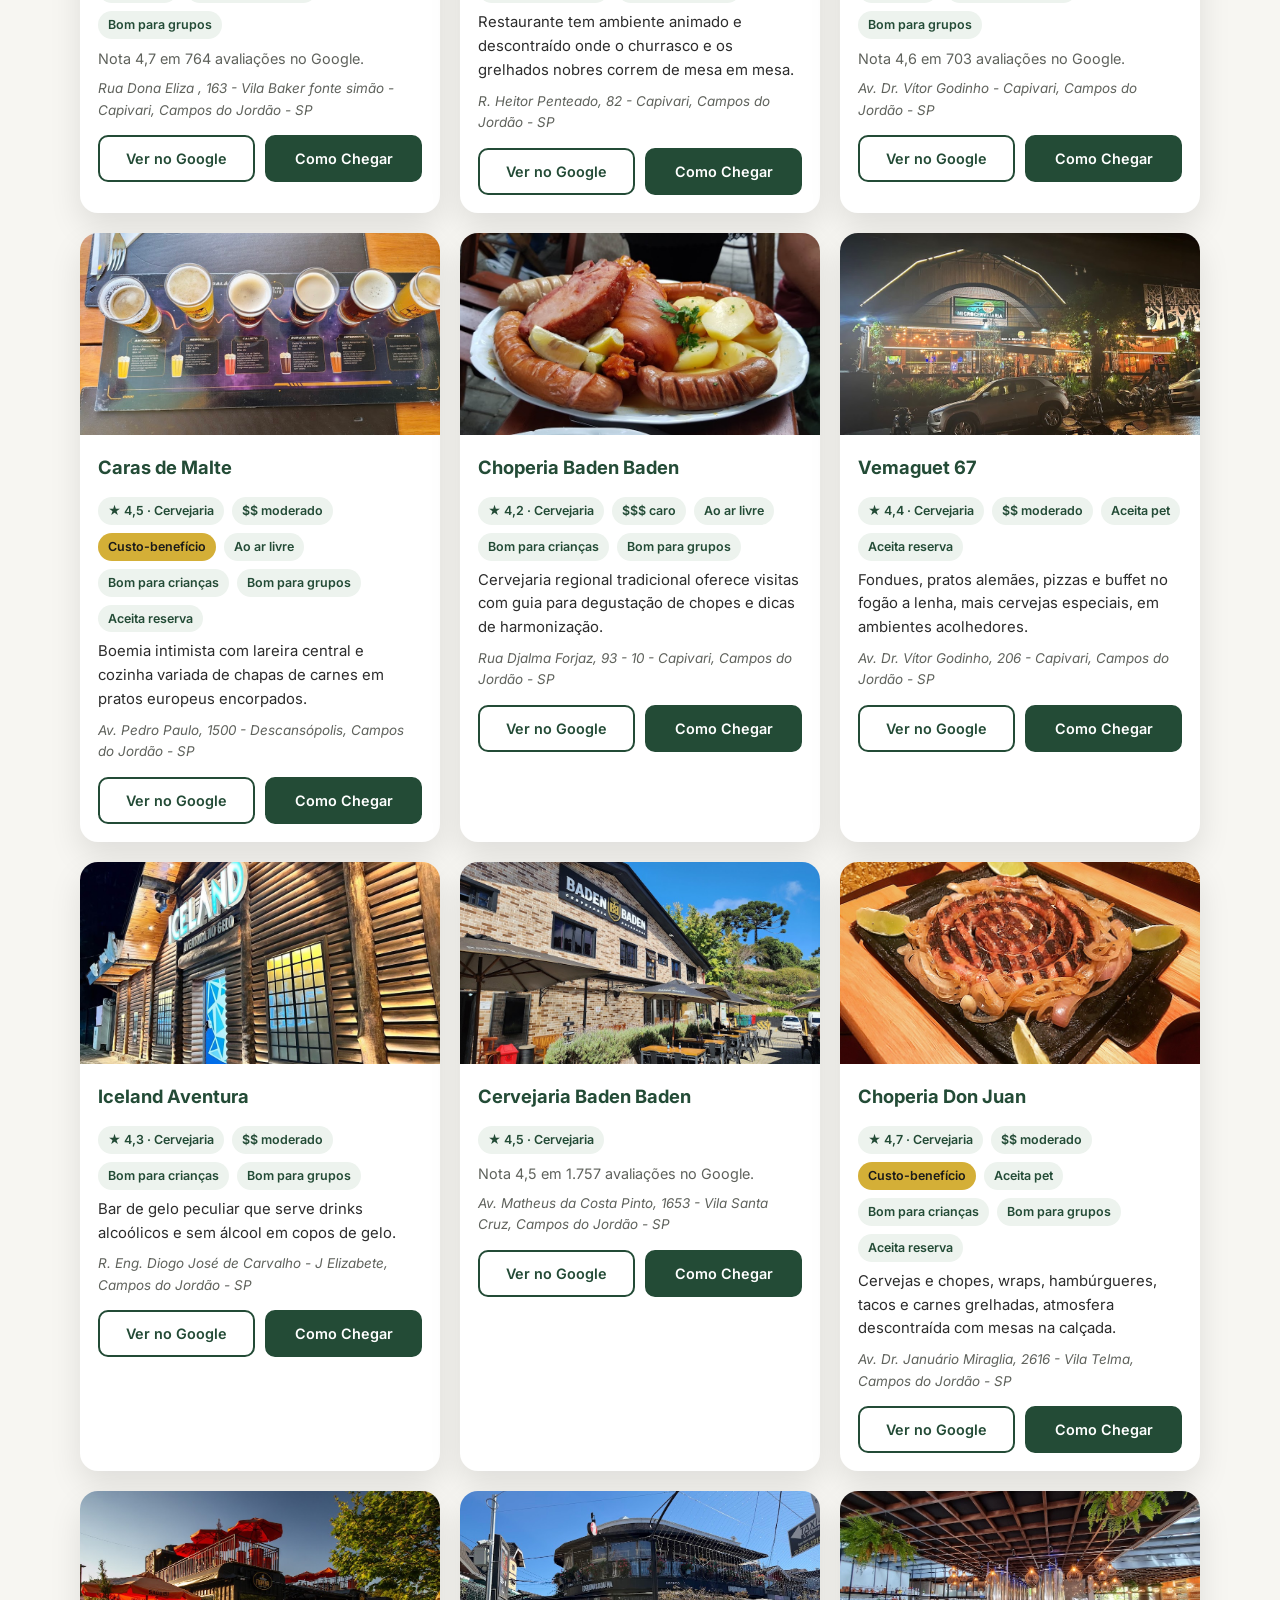
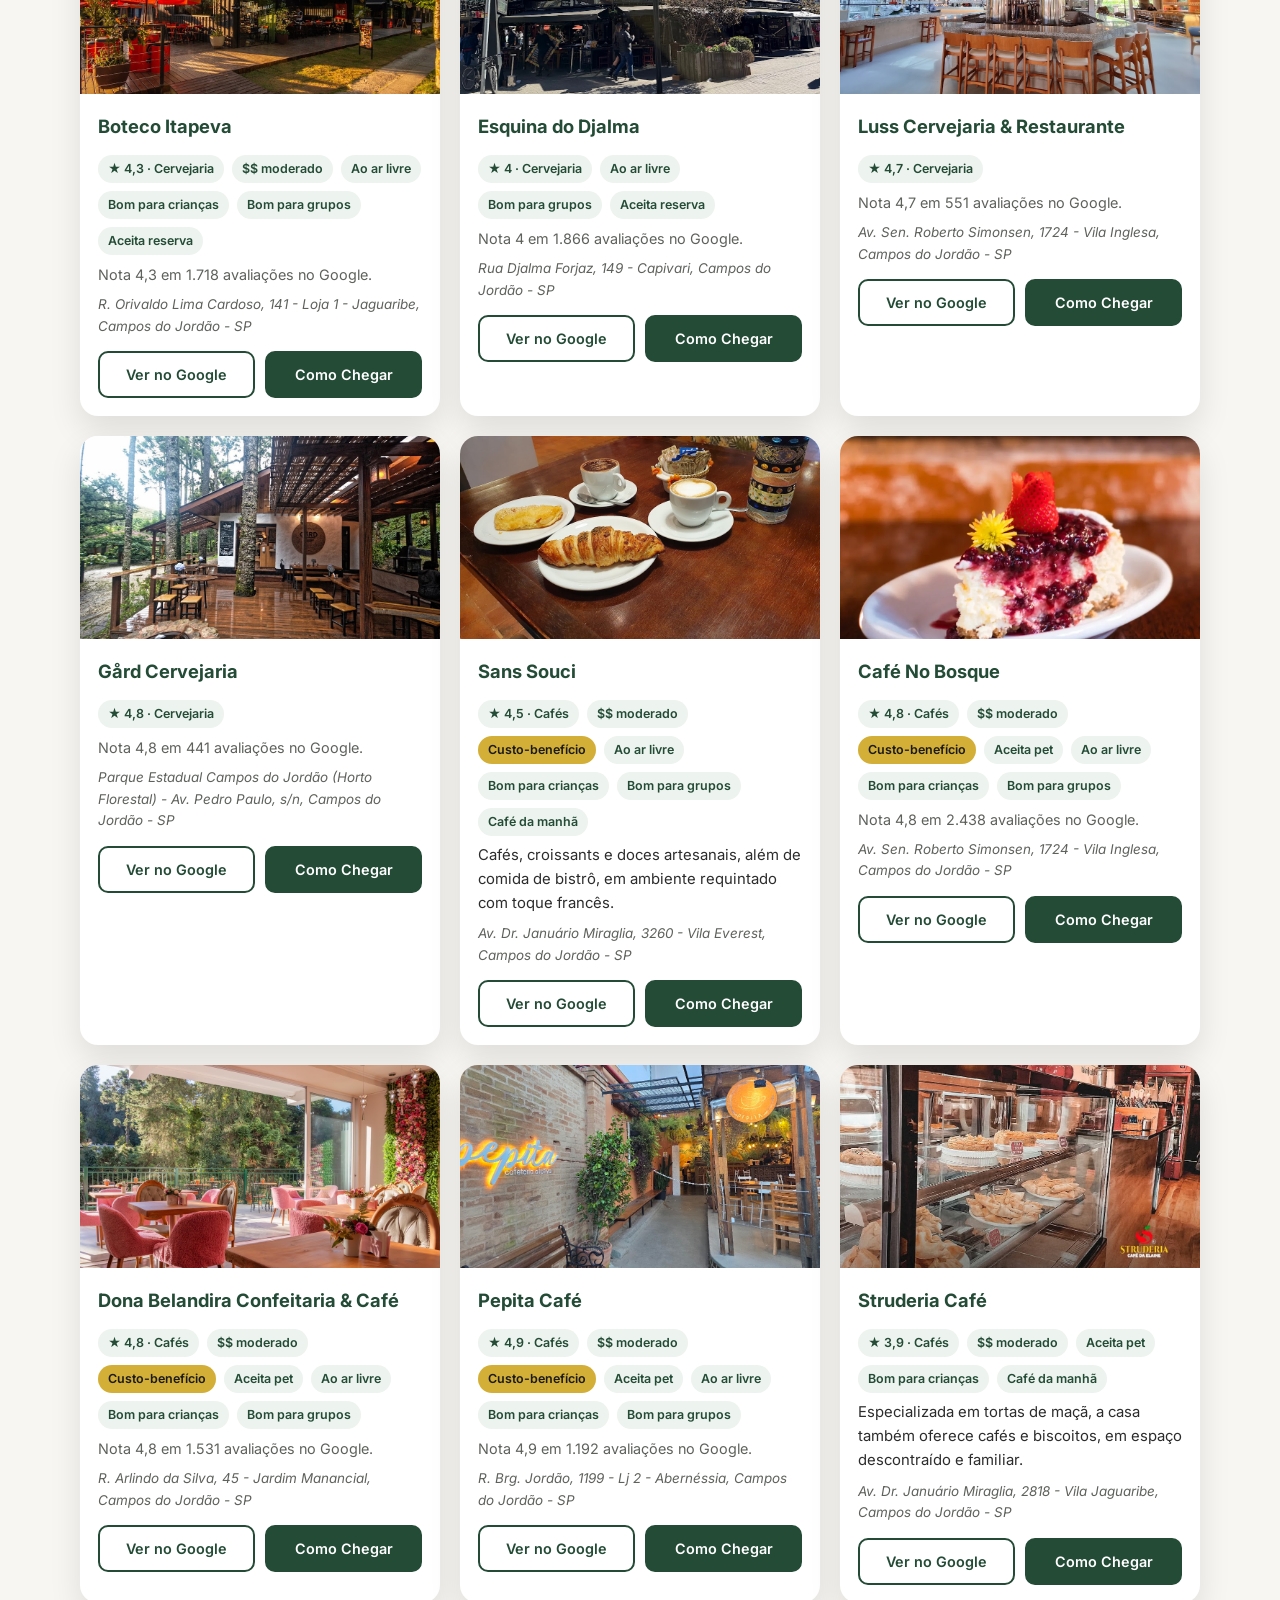
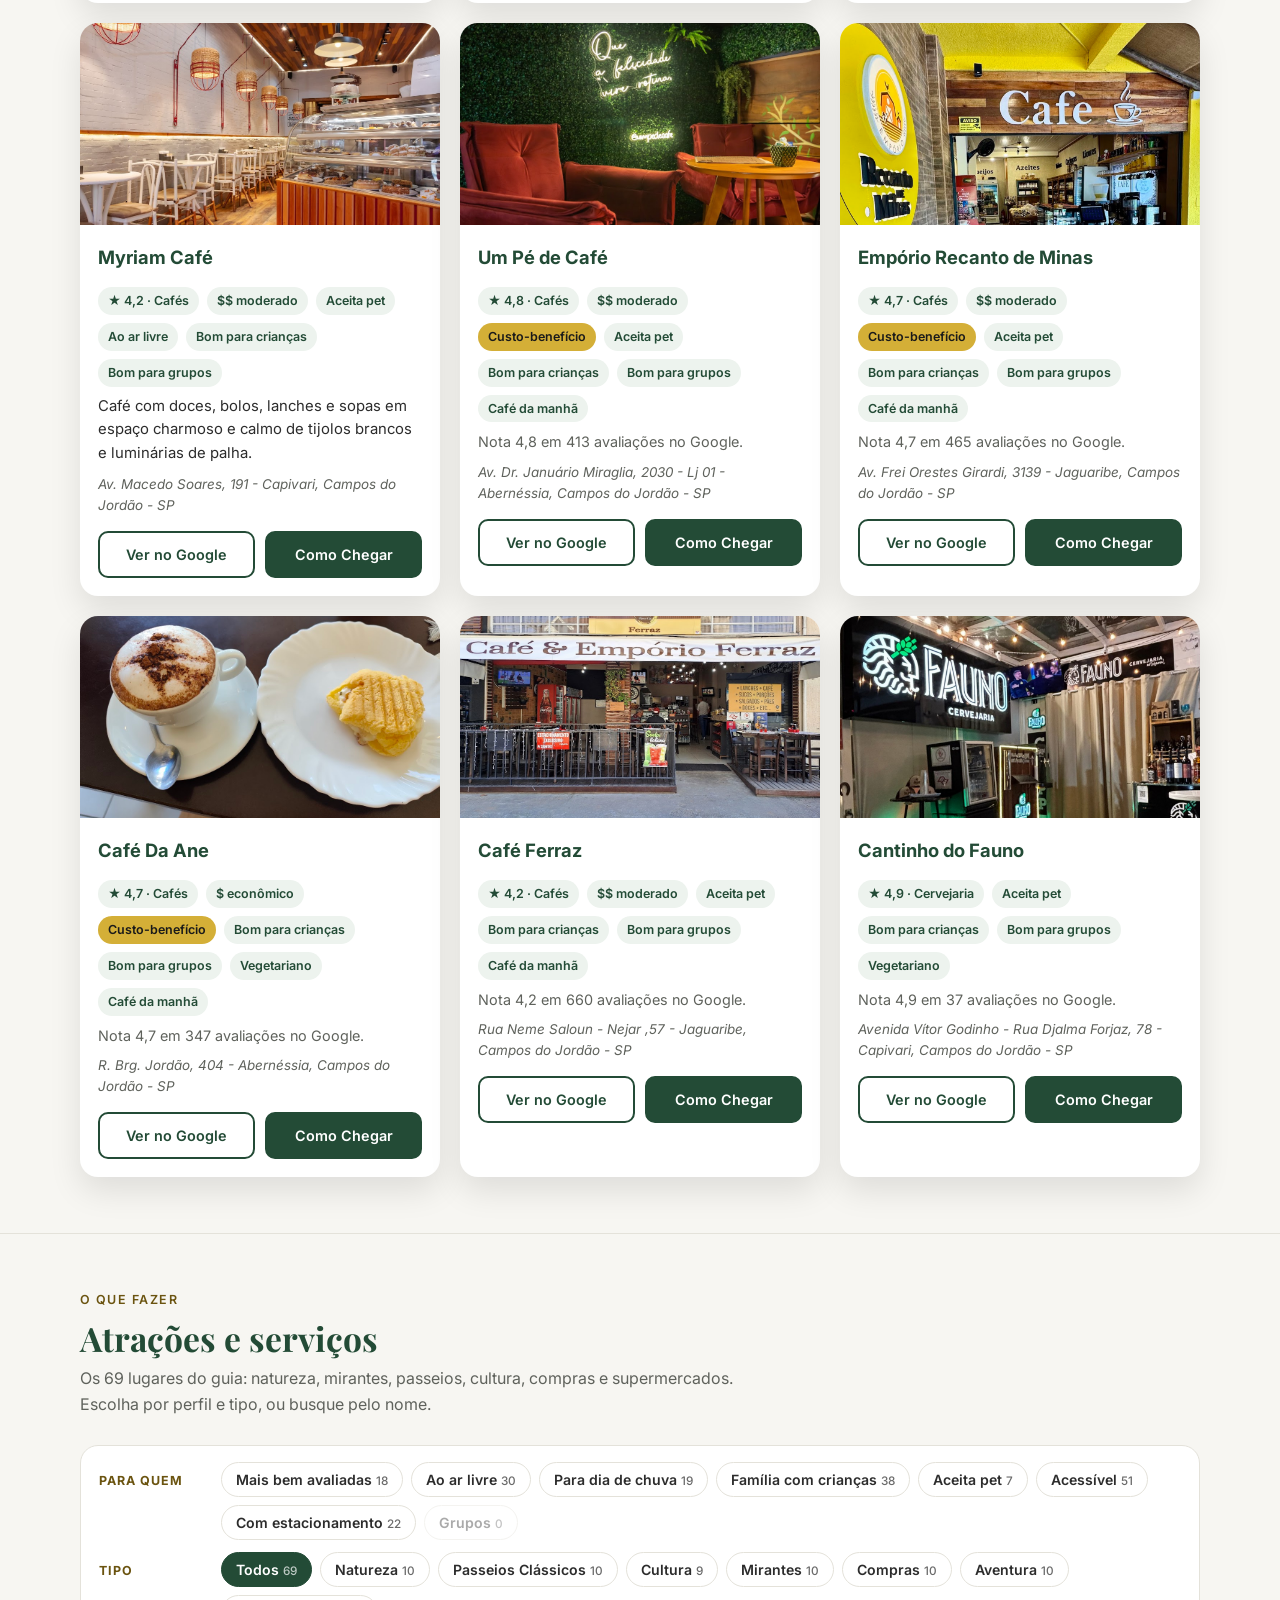
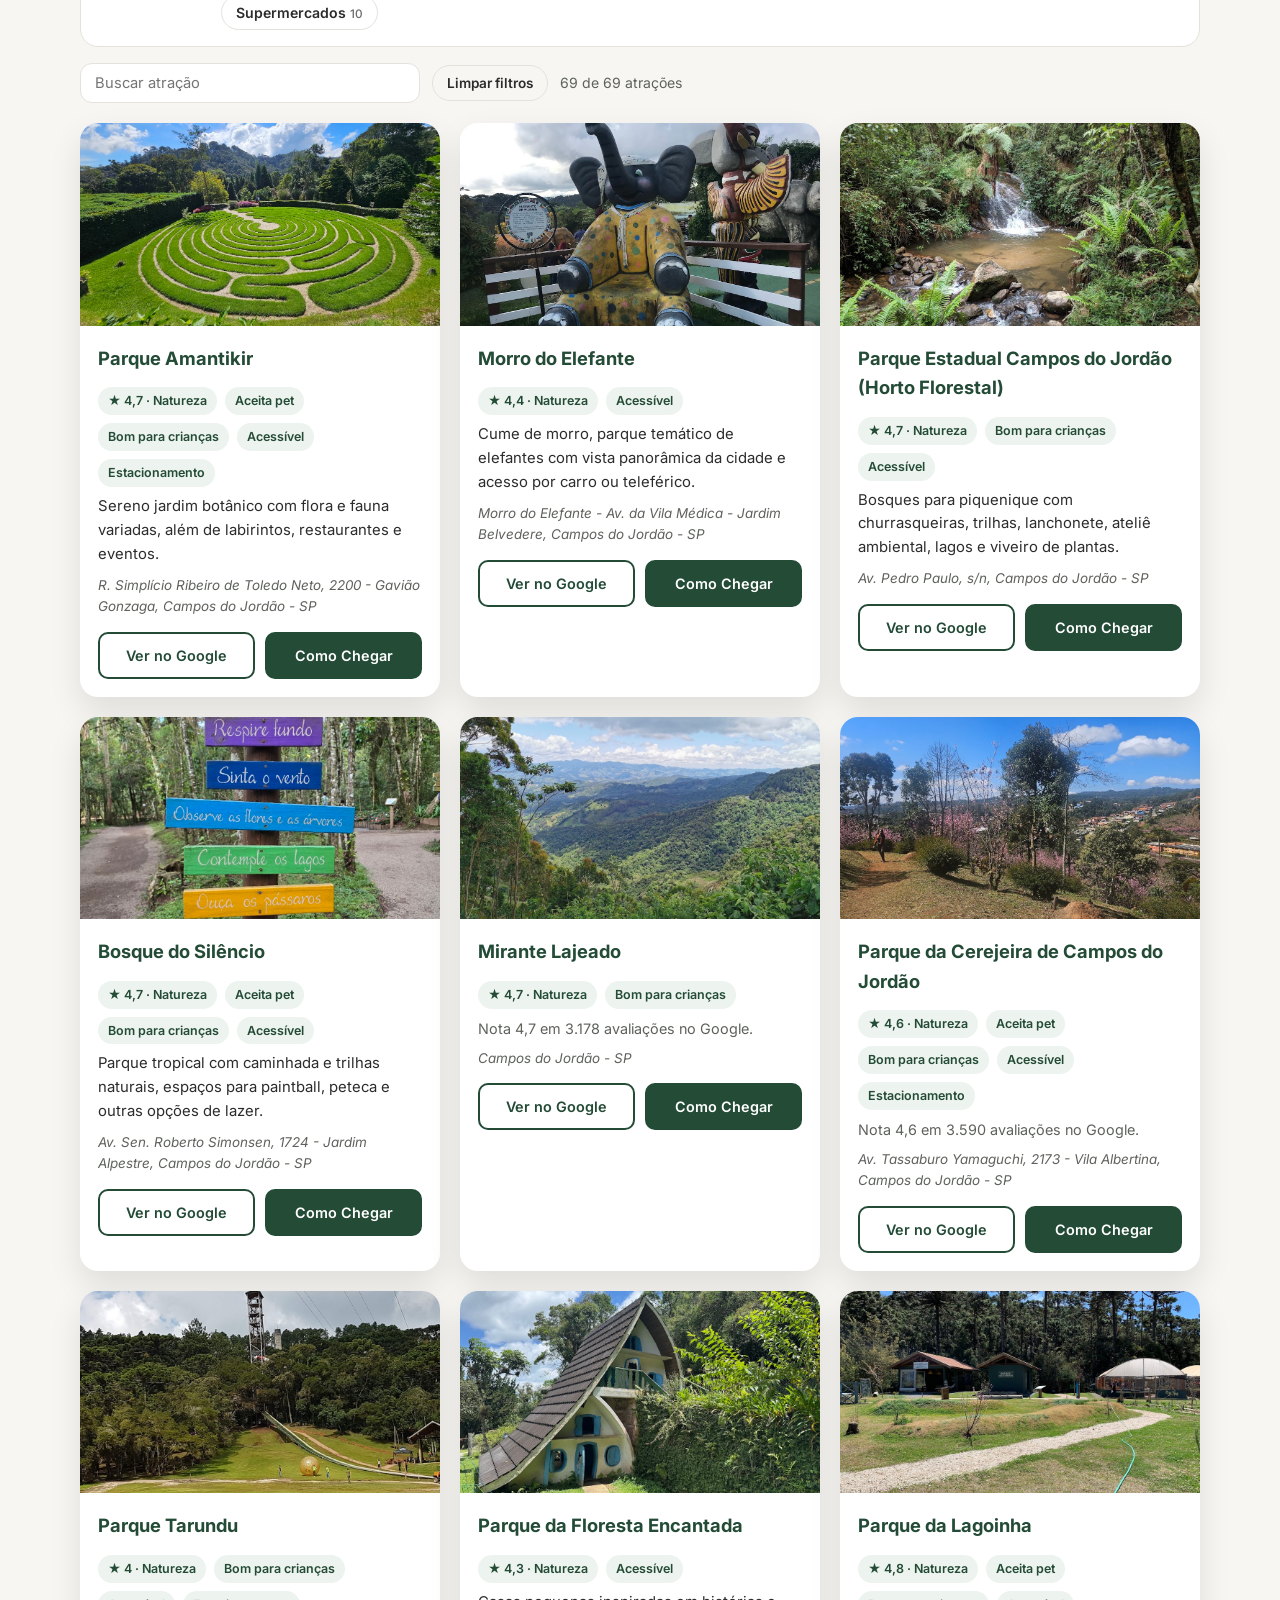
==== commit 41f817f5: "v2: retira o segmento Casal dos restaurantes (criterio sem dados confiaveis) Co-Authored-By: Claude " ====
--- a/v2/index.html
+++ b/v2/index.html
@@ -513,9 +513,6 @@
   var SEGS_REST = [
     {id:"cb", nome:"Melhor custo-benefício", dados:false, fn:custoBeneficio, regra:"Nota 4,5 ou mais, pelo menos 300 avaliações no Google e faixa de preço $ ou $$. Os lugares sem faixa de preço no Google ficam de fora."},
     {id:"top", nome:"Mais bem avaliados", dados:false, fn:maisBem, regra:"Nota 4,7 ou mais e pelo menos 500 avaliações no Google."},
-    {id:"casal", nome:"Casal", dados:true, campos:"serve jantar, vinho ou coquetel, aceita reserva e cardápio infantil",
-      fn:function(r){return A(r,"jantar")&&(A(r,"vinho")||A(r,"coquetel"))&&A(r,"aceita_reserva")&&!A(r,"menu_infantil")},
-      regra:"Serve jantar, tem vinho ou coquetel, aceita reserva e não tem cardápio infantil. Regra proposta, a validar com os anfitriões."},
     {id:"familia", nome:"Família com crianças", dados:true, campos:"bom para crianças (goodForChildren) e cardápio infantil (menuForChildren)",
       fn:function(r){return A(r,"bom_para_criancas")||A(r,"menu_infantil")}, regra:"Bom para crianças ou com cardápio infantil, segundo o Google."},
     {id:"pet", nome:"Aceita pet", dados:true, campos:"aceita cães (allowsDogs)", fn:function(r){return A(r,"aceita_pet")}, regra:"O Google informa que aceita cães."},
